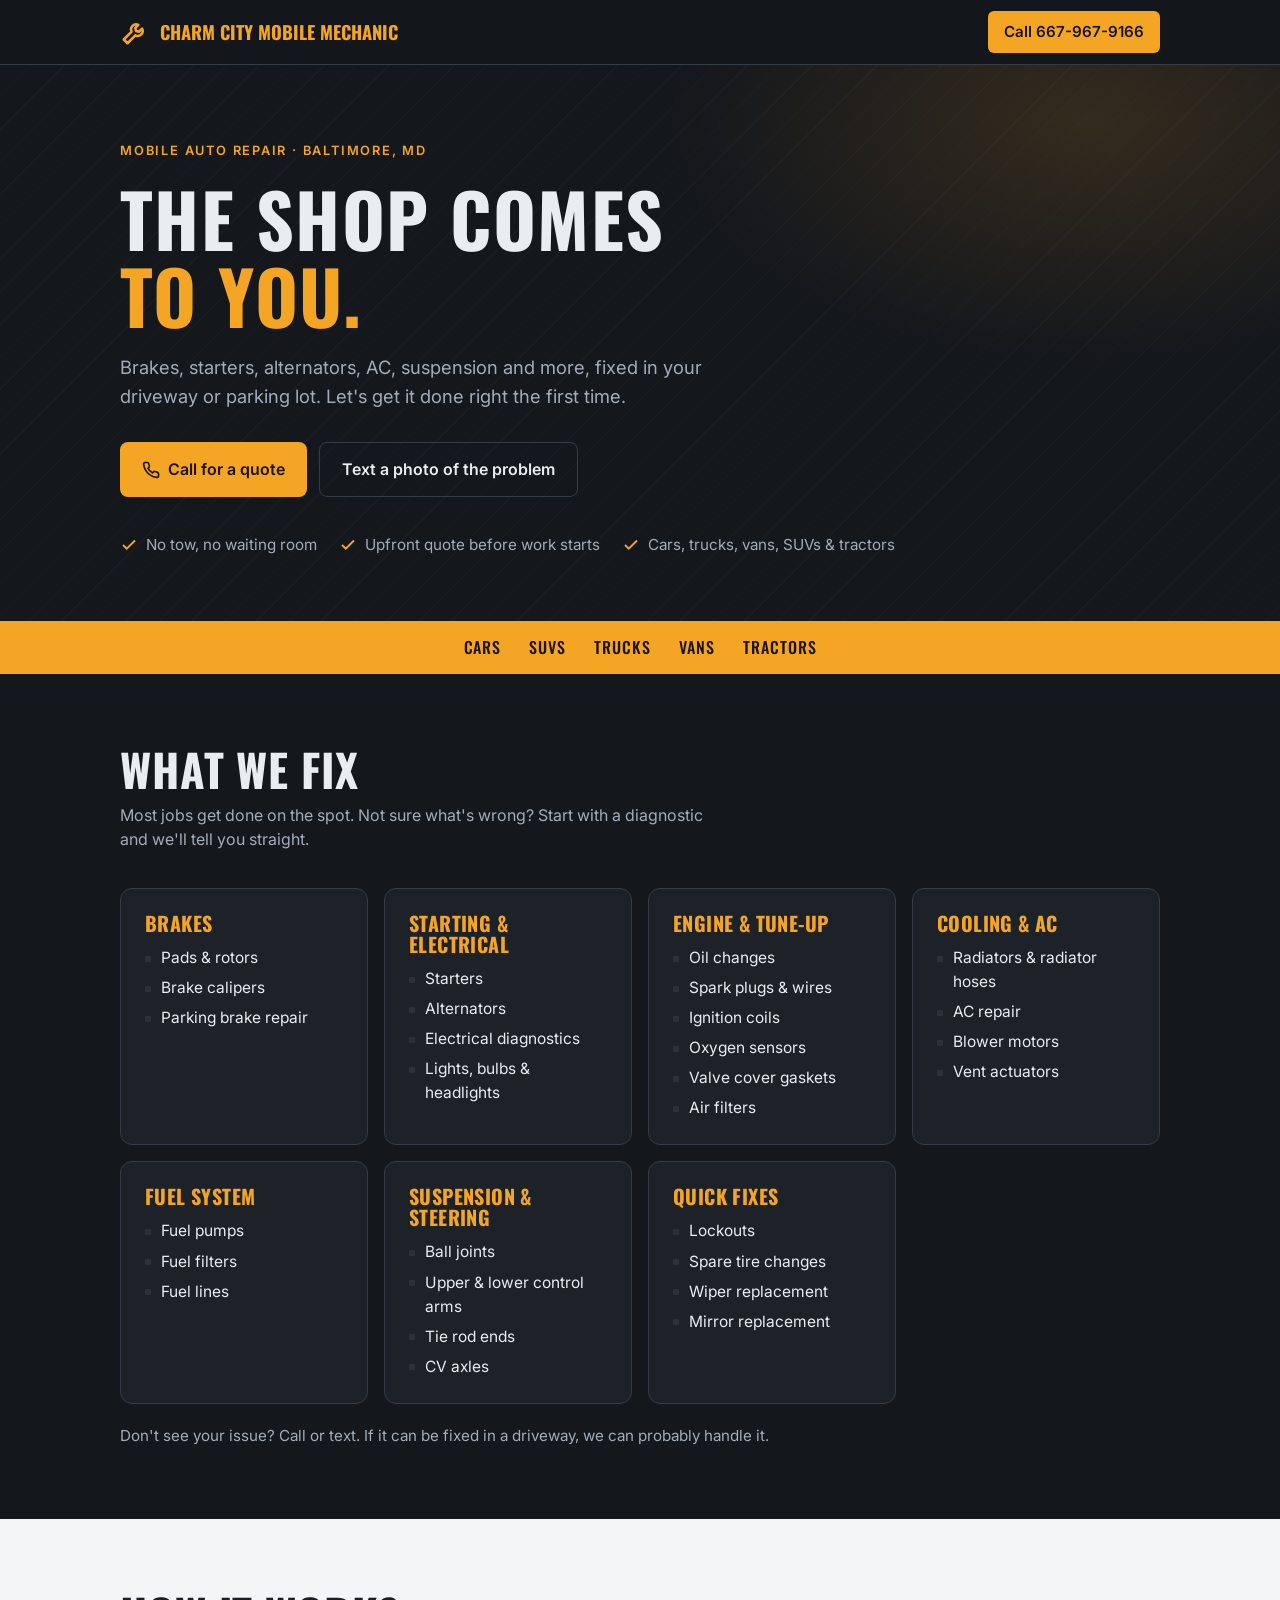
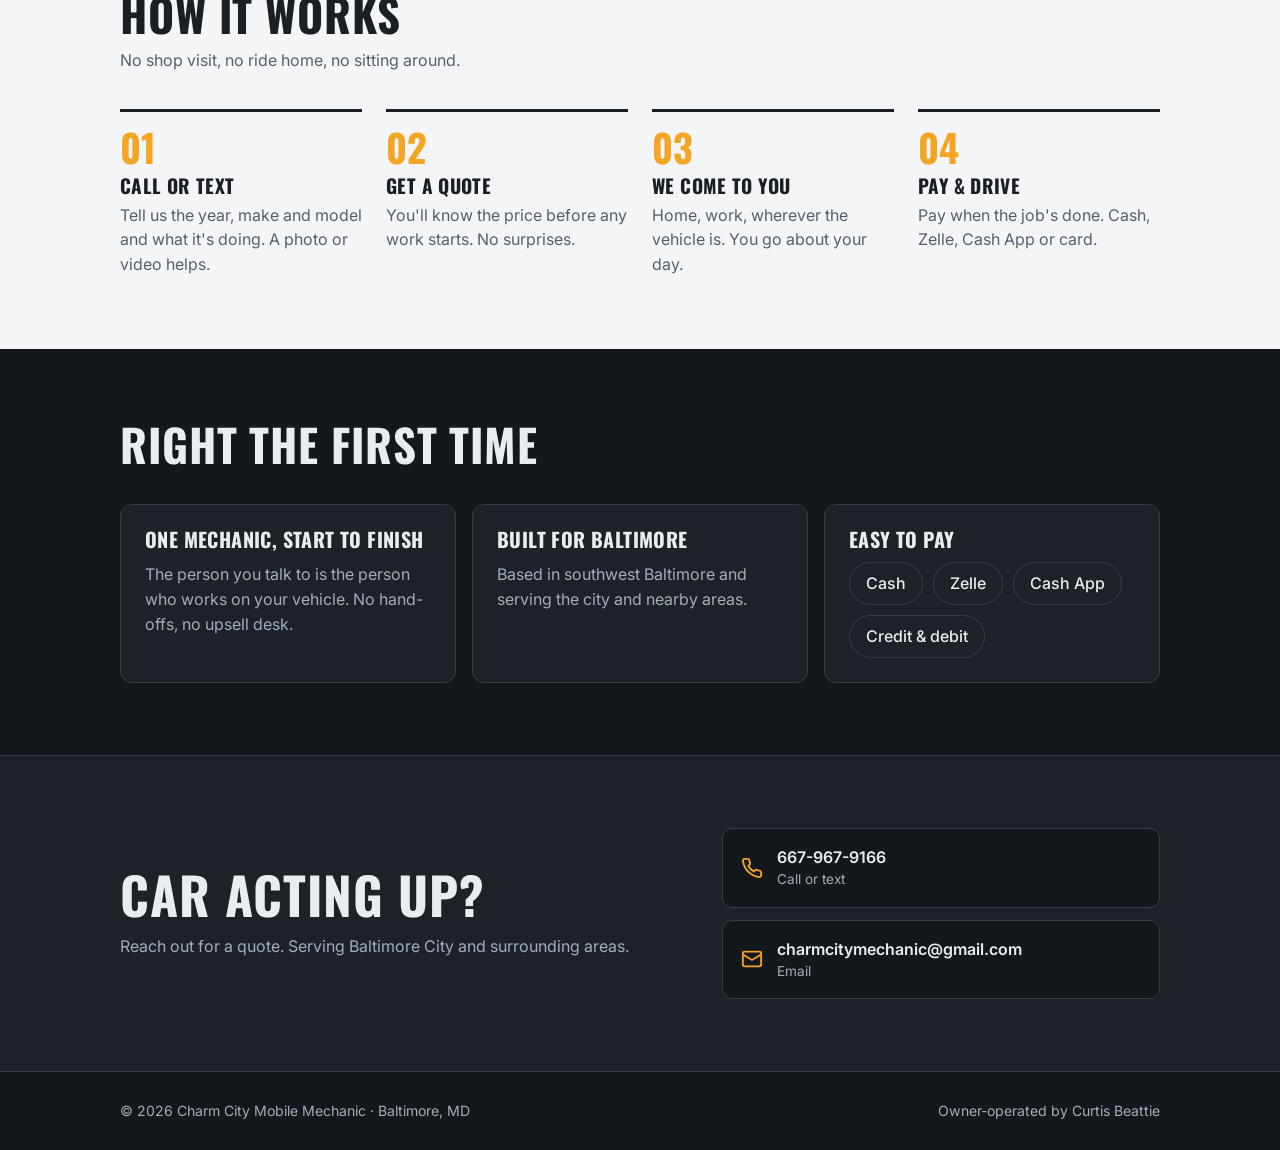
==== index.html @ c7787adc "Add files via upload" ====
<!doctype html>
<html lang="en">
<head>
<meta charset="utf-8">
<meta name="viewport" content="width=device-width, initial-scale=1">
<title>Charm City Mobile Mechanic | Mobile Auto Repair in Baltimore</title>
<meta name="description" content="Mobile auto repair in Baltimore. Brakes, starters, alternators, AC, suspension, diagnostics and more, done at your home or job. Call or text 667-967-9166.">
<link rel="preconnect" href="https://fonts.googleapis.com">
<link rel="preconnect" href="https://fonts.gstatic.com" crossorigin>
<link href="https://fonts.googleapis.com/css2?family=Oswald:wght@500;700&family=Inter:wght@400;500;600&display=swap" rel="stylesheet">
<style>
  :root{
    --ink:#14171c; --ink-2:#1d2229; --steel:#2a313b; --line:#343c47;
    --text:#e9edf2; --muted:#a3adb9; --accent:#f5a524; --accent-ink:#1a1204;
    --paper:#f4f5f7; --paper-text:#1a1f26; --paper-muted:#56606c;
  }
  *{box-sizing:border-box;margin:0;padding:0}
  html{scroll-behavior:smooth}
  body{font-family:Inter,system-ui,sans-serif;background:var(--ink);color:var(--text);line-height:1.55;-webkit-font-smoothing:antialiased}
  a{color:inherit}
  .wrap{max-width:1080px;margin:0 auto;padding:0 20px}
  h1,h2,h3{font-family:Oswald,Impact,sans-serif;text-transform:uppercase;letter-spacing:.02em;line-height:1.05}

  /* nav */
  header.top{position:sticky;top:0;z-index:10;background:rgba(20,23,28,.92);backdrop-filter:blur(8px);border-bottom:1px solid var(--line)}
  header.top .wrap{display:flex;align-items:center;justify-content:space-between;height:64px}
  .logo{font-family:Oswald,sans-serif;font-weight:700;font-size:1.15rem;text-transform:uppercase;text-decoration:none;display:flex;align-items:center;gap:10px}
  .logo span{color:var(--accent)}
  .logo svg{flex:none}
  .nav-call{background:var(--accent);color:var(--accent-ink);text-decoration:none;font-weight:600;padding:9px 16px;border-radius:6px;font-size:.95rem;white-space:nowrap}

  /* hero */
  .hero{padding:72px 0 64px;background:
    radial-gradient(700px 400px at 85% 10%,rgba(245,165,36,.14),transparent 60%),
    repeating-linear-gradient(135deg,transparent 0 22px,rgba(255,255,255,.018) 22px 23px);}
  .eyebrow{display:inline-block;font-size:.8rem;font-weight:600;letter-spacing:.14em;text-transform:uppercase;color:var(--accent);margin-bottom:18px}
  .hero h1{font-size:clamp(2.4rem,7vw,4.6rem);max-width:14ch}
  .hero h1 em{font-style:normal;color:var(--accent)}
  .hero p.lead{margin-top:20px;font-size:1.15rem;color:var(--muted);max-width:52ch}
  .cta{display:flex;flex-wrap:wrap;gap:12px;margin-top:32px}
  .btn{display:inline-flex;align-items:center;gap:8px;text-decoration:none;font-weight:600;padding:14px 22px;border-radius:8px;font-size:1rem}
  .btn-primary{background:var(--accent);color:var(--accent-ink)}
  .btn-ghost{border:1.5px solid var(--line);color:var(--text)}
  .btn:hover{filter:brightness(1.08)}
  .badges{display:flex;flex-wrap:wrap;gap:10px 22px;margin-top:36px;color:var(--muted);font-size:.95rem}
  .badges div{display:flex;align-items:center;gap:8px}
  .badges svg{color:var(--accent)}

  /* strip */
  .strip{background:var(--accent);color:var(--accent-ink)}
  .strip .wrap{display:flex;flex-wrap:wrap;justify-content:center;gap:8px 28px;padding:14px 20px;font-family:Oswald,sans-serif;text-transform:uppercase;font-weight:500;letter-spacing:.06em}

  section{padding:72px 0}
  .sec-head{margin-bottom:36px}
  .sec-head h2{font-size:clamp(1.9rem,4.5vw,2.8rem)}
  .sec-head p{color:var(--muted);margin-top:10px;max-width:60ch}

  /* services */
  .grid{display:grid;grid-template-columns:repeat(auto-fit,minmax(240px,1fr));gap:16px}
  .card{background:var(--ink-2);border:1px solid var(--line);border-radius:12px;padding:24px}
  .card h3{font-size:1.25rem;color:var(--accent);margin-bottom:12px}
  .card ul{list-style:none;display:grid;gap:6px;color:var(--text);font-size:.97rem}
  .card li{padding-left:16px;position:relative}
  .card li::before{content:"";position:absolute;left:0;top:.62em;width:6px;height:6px;background:var(--steel);border-radius:1px}
  .note{margin-top:20px;color:var(--muted);font-size:.95rem}

  /* how */
  .light{background:var(--paper);color:var(--paper-text)}
  .light .sec-head p{color:var(--paper-muted)}
  .steps{display:grid;grid-template-columns:repeat(auto-fit,minmax(220px,1fr));gap:24px;counter-reset:s}
  .step{border-top:3px solid var(--paper-text);padding-top:16px}
  .step::before{counter-increment:s;content:"0" counter(s);font-family:Oswald,sans-serif;font-size:2.4rem;font-weight:700;color:var(--accent);display:block;line-height:1;margin-bottom:10px}
  .step h3{font-size:1.2rem;margin-bottom:6px}
  .step p{color:var(--paper-muted)}

  /* why */
  .why{display:grid;grid-template-columns:repeat(auto-fit,minmax(260px,1fr));gap:16px}
  .why .card p{color:var(--muted)}
  .why .card h3{color:var(--text)}

  /* pay */
  .pay{display:flex;flex-wrap:wrap;gap:10px}
  .chip{border:1px solid var(--line);background:var(--ink-2);border-radius:999px;padding:8px 16px;font-weight:500}

  /* contact */
  .contact{background:var(--ink-2);border-top:1px solid var(--line)}
  .contact-box{display:grid;grid-template-columns:1.3fr 1fr;gap:32px;align-items:center}
  .contact h2{font-size:clamp(2rem,5vw,3.2rem)}
  .contact p{color:var(--muted);margin-top:12px}
  .contact-list{display:grid;gap:12px}
  .contact-list a{display:flex;align-items:center;gap:14px;text-decoration:none;background:var(--ink);border:1px solid var(--line);border-radius:10px;padding:16px 18px;font-weight:600;word-break:break-word}
  .contact-list a small{display:block;font-weight:400;color:var(--muted);font-size:.85rem}
  .contact-list svg{color:var(--accent);flex:none}

  footer{padding:28px 0;color:var(--muted);font-size:.88rem;border-top:1px solid var(--line)}
  footer .wrap{display:flex;flex-wrap:wrap;justify-content:space-between;gap:10px}

  @media (max-width:720px){
    .contact-box{grid-template-columns:1fr}
    section{padding:56px 0}
    .hero{padding:52px 0 48px}
    .logo .full{display:none}
  }
  @media (min-width:721px){ .logo .short{display:none} }
</style>
</head>
<body>

<header class="top">
  <div class="wrap">
    <a href="#" class="logo" aria-label="Charm City Mobile Mechanic home">
      <svg width="30" height="30" viewBox="0 0 24 24" fill="none" stroke="#f5a524" stroke-width="2" stroke-linecap="round" stroke-linejoin="round" aria-hidden="true"><path d="M14.7 6.3a4 4 0 0 0-5.4 5.4L3 18l3 3 6.3-6.3a4 4 0 0 0 5.4-5.4l-2.5 2.5-2.4-.6-.6-2.4z"/></svg>
      <span class="full">Charm City <span>Mobile Mechanic</span></span>
      <span class="short">Charm City <span>MM</span></span>
    </a>
    <a class="nav-call" href="tel:+16679679166">Call 667-967-9166</a>
  </div>
</header>

<main>
  <section class="hero">
    <div class="wrap">
      <span class="eyebrow">Mobile auto repair &middot; Baltimore, MD</span>
      <h1>The shop comes <em>to you.</em></h1>
      <p class="lead">Brakes, starters, alternators, AC, suspension and more, fixed in your driveway or parking lot. Let's get it done right the first time.</p>
      <div class="cta">
        <a class="btn btn-primary" href="tel:+16679679166">
          <svg width="18" height="18" viewBox="0 0 24 24" fill="none" stroke="currentColor" stroke-width="2.2" stroke-linecap="round" stroke-linejoin="round" aria-hidden="true"><path d="M22 16.9v3a2 2 0 0 1-2.2 2 19.8 19.8 0 0 1-8.6-3.1 19.5 19.5 0 0 1-6-6A19.8 19.8 0 0 1 2.1 4.2 2 2 0 0 1 4.1 2h3a2 2 0 0 1 2 1.7c.1.9.4 1.8.7 2.7a2 2 0 0 1-.5 2.1L8 9.8a16 16 0 0 0 6 6l1.3-1.3a2 2 0 0 1 2.1-.4c.9.3 1.8.6 2.7.7a2 2 0 0 1 1.7 2z"/></svg>
          Call for a quote
        </a>
        <a class="btn btn-ghost" href="sms:+16679679166">Text a photo of the problem</a>
      </div>
      <div class="badges">
        <div><svg width="18" height="18" viewBox="0 0 24 24" fill="none" stroke="currentColor" stroke-width="2.5" aria-hidden="true"><path d="M20 6 9 17l-5-5"/></svg>No tow, no waiting room</div>
        <div><svg width="18" height="18" viewBox="0 0 24 24" fill="none" stroke="currentColor" stroke-width="2.5" aria-hidden="true"><path d="M20 6 9 17l-5-5"/></svg>Upfront quote before work starts</div>
        <div><svg width="18" height="18" viewBox="0 0 24 24" fill="none" stroke="currentColor" stroke-width="2.5" aria-hidden="true"><path d="M20 6 9 17l-5-5"/></svg>Cars, trucks, vans, SUVs &amp; tractors</div>
      </div>
    </div>
  </section>

  <div class="strip"><div class="wrap"><span>Cars</span><span>SUVs</span><span>Trucks</span><span>Vans</span><span>Tractors</span></div></div>

  <section id="services">
    <div class="wrap">
      <div class="sec-head">
        <h2>What we fix</h2>
        <p>Most jobs get done on the spot. Not sure what's wrong? Start with a diagnostic and we'll tell you straight.</p>
      </div>
      <div class="grid">
        <div class="card"><h3>Brakes</h3><ul>
          <li>Pads &amp; rotors</li><li>Brake calipers</li><li>Parking brake repair</li></ul></div>
        <div class="card"><h3>Starting &amp; Electrical</h3><ul>
          <li>Starters</li><li>Alternators</li><li>Electrical diagnostics</li><li>Lights, bulbs &amp; headlights</li></ul></div>
        <div class="card"><h3>Engine &amp; Tune-Up</h3><ul>
          <li>Oil changes</li><li>Spark plugs &amp; wires</li><li>Ignition coils</li><li>Oxygen sensors</li><li>Valve cover gaskets</li><li>Air filters</li></ul></div>
        <div class="card"><h3>Cooling &amp; AC</h3><ul>
          <li>Radiators &amp; radiator hoses</li><li>AC repair</li><li>Blower motors</li><li>Vent actuators</li></ul></div>
        <div class="card"><h3>Fuel System</h3><ul>
          <li>Fuel pumps</li><li>Fuel filters</li><li>Fuel lines</li></ul></div>
        <div class="card"><h3>Suspension &amp; Steering</h3><ul>
          <li>Ball joints</li><li>Upper &amp; lower control arms</li><li>Tie rod ends</li><li>CV axles</li></ul></div>
        <div class="card"><h3>Quick Fixes</h3><ul>
          <li>Lockouts</li><li>Spare tire changes</li><li>Wiper replacement</li><li>Mirror replacement</li></ul></div>
      </div>
      <p class="note">Don't see your issue? Call or text. If it can be fixed in a driveway, we can probably handle it.</p>
    </div>
  </section>

  <section class="light" id="how">
    <div class="wrap">
      <div class="sec-head">
        <h2>How it works</h2>
        <p>No shop visit, no ride home, no sitting around.</p>
      </div>
      <div class="steps">
        <div class="step"><h3>Call or text</h3><p>Tell us the year, make and model and what it's doing. A photo or video helps.</p></div>
        <div class="step"><h3>Get a quote</h3><p>You'll know the price before any work starts. No surprises.</p></div>
        <div class="step"><h3>We come to you</h3><p>Home, work, wherever the vehicle is. You go about your day.</p></div>
        <div class="step"><h3>Pay &amp; drive</h3><p>Pay when the job's done. Cash, Zelle, Cash App or card.</p></div>
      </div>
    </div>
  </section>

  <section id="why">
    <div class="wrap">
      <div class="sec-head"><h2>Right the first time</h2></div>
      <div class="why">
        <div class="card"><h3>One mechanic, start to finish</h3><p>The person you talk to is the person who works on your vehicle. No hand-offs, no upsell desk.</p></div>
        <div class="card"><h3>Built for Baltimore</h3><p>Based in southwest Baltimore and serving the city and nearby areas.</p></div>
        <div class="card"><h3>Easy to pay</h3>
          <div class="pay" style="margin-top:12px"><span class="chip">Cash</span><span class="chip">Zelle</span><span class="chip">Cash App</span><span class="chip">Credit &amp; debit</span></div>
        </div>
      </div>
    </div>
  </section>

  <section class="contact" id="contact">
    <div class="wrap contact-box">
      <div>
        <h2>Car acting up?</h2>
        <p>Reach out for a quote. Serving Baltimore City and surrounding areas.</p>
      </div>
      <div class="contact-list">
        <a href="tel:+16679679166">
          <svg width="22" height="22" viewBox="0 0 24 24" fill="none" stroke="currentColor" stroke-width="2" stroke-linecap="round" stroke-linejoin="round" aria-hidden="true"><path d="M22 16.9v3a2 2 0 0 1-2.2 2 19.8 19.8 0 0 1-8.6-3.1 19.5 19.5 0 0 1-6-6A19.8 19.8 0 0 1 2.1 4.2 2 2 0 0 1 4.1 2h3a2 2 0 0 1 2 1.7c.1.9.4 1.8.7 2.7a2 2 0 0 1-.5 2.1L8 9.8a16 16 0 0 0 6 6l1.3-1.3a2 2 0 0 1 2.1-.4c.9.3 1.8.6 2.7.7a2 2 0 0 1 1.7 2z"/></svg>
          <span>667-967-9166<small>Call or text</small></span>
        </a>
        <a href="mailto:charmcitymechanic@gmail.com">
          <svg width="22" height="22" viewBox="0 0 24 24" fill="none" stroke="currentColor" stroke-width="2" stroke-linecap="round" stroke-linejoin="round" aria-hidden="true"><rect x="2" y="4" width="20" height="16" rx="2"/><path d="m22 7-10 6L2 7"/></svg>
          <span>charmcitymechanic@gmail.com<small>Email</small></span>
        </a>
      </div>
    </div>
  </section>
</main>

<footer>
  <div class="wrap">
    <span>&copy; <span id="yr">2026</span> Charm City Mobile Mechanic &middot; Baltimore, MD</span>
    <span>Owner-operated by Curtis Beattie</span>
  </div>
</footer>
<script>document.getElementById('yr').textContent=new Date().getFullYear();</script>
</body>
</html>
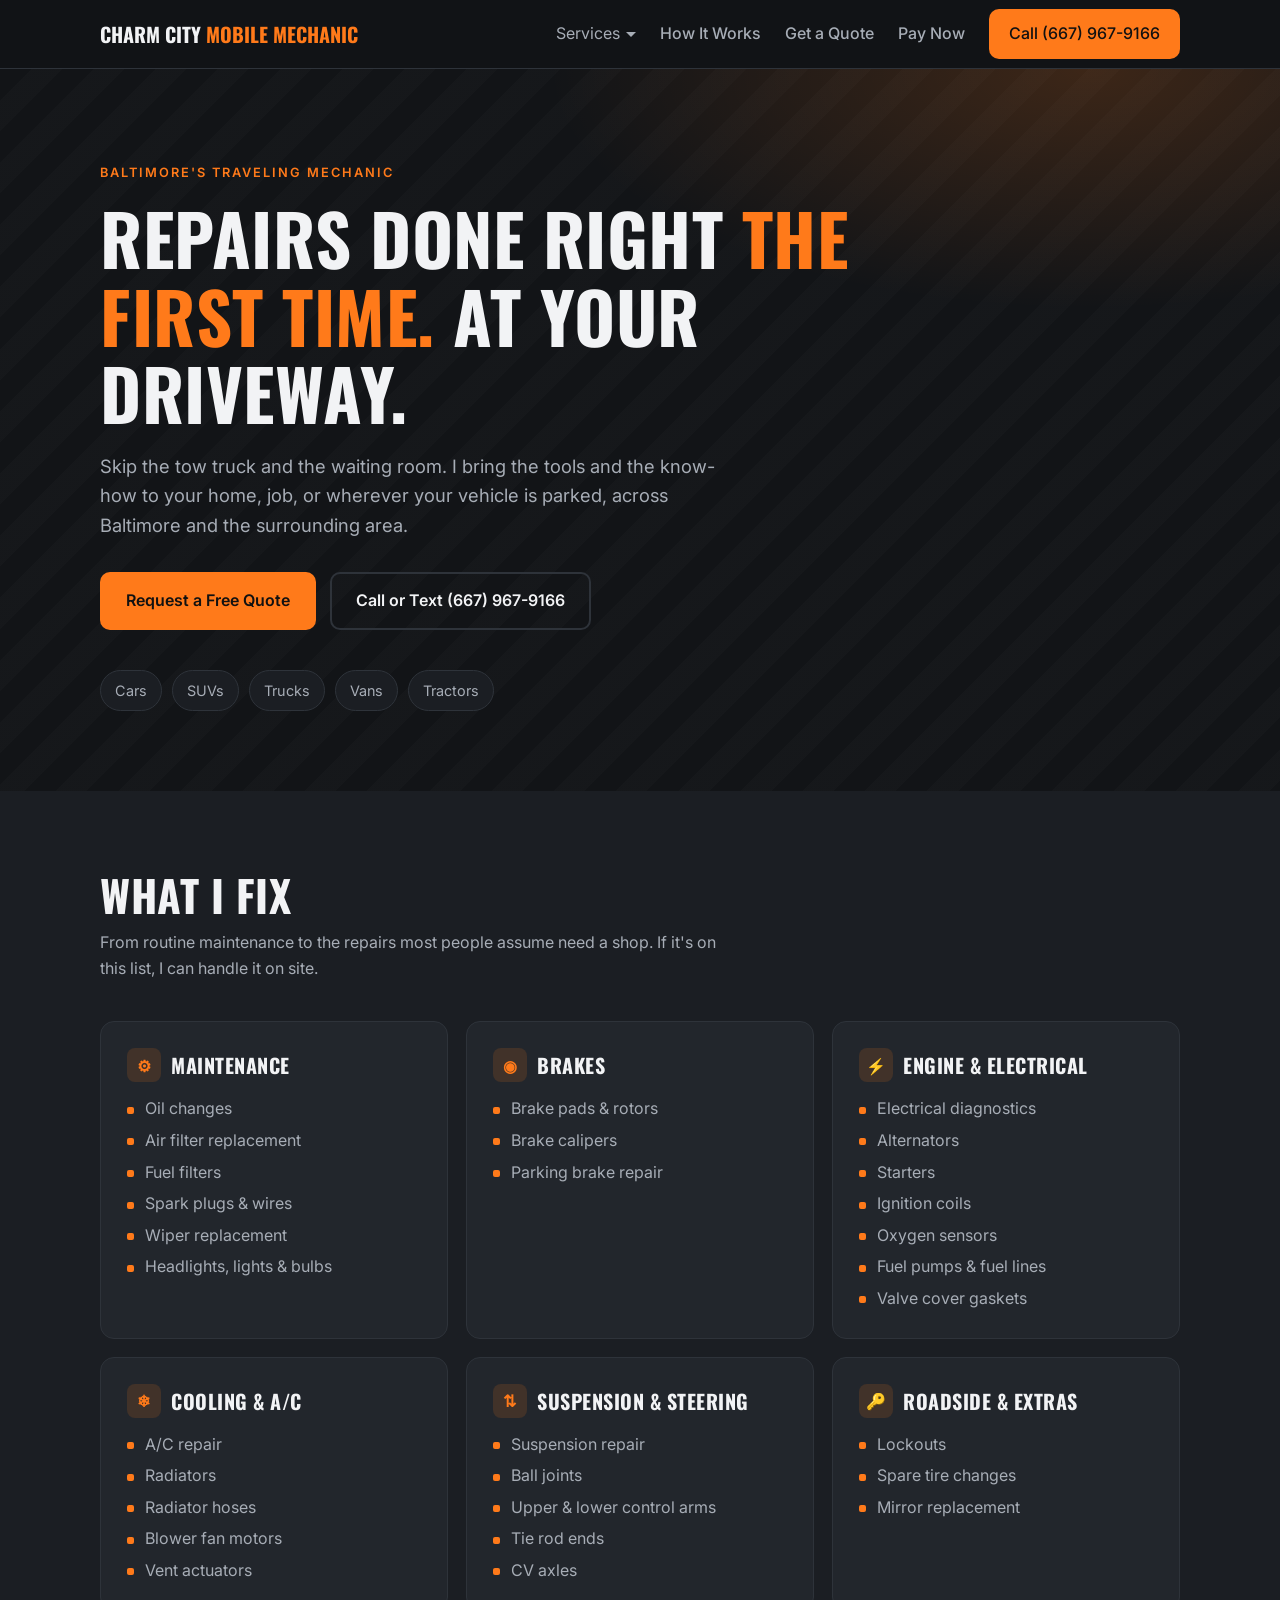
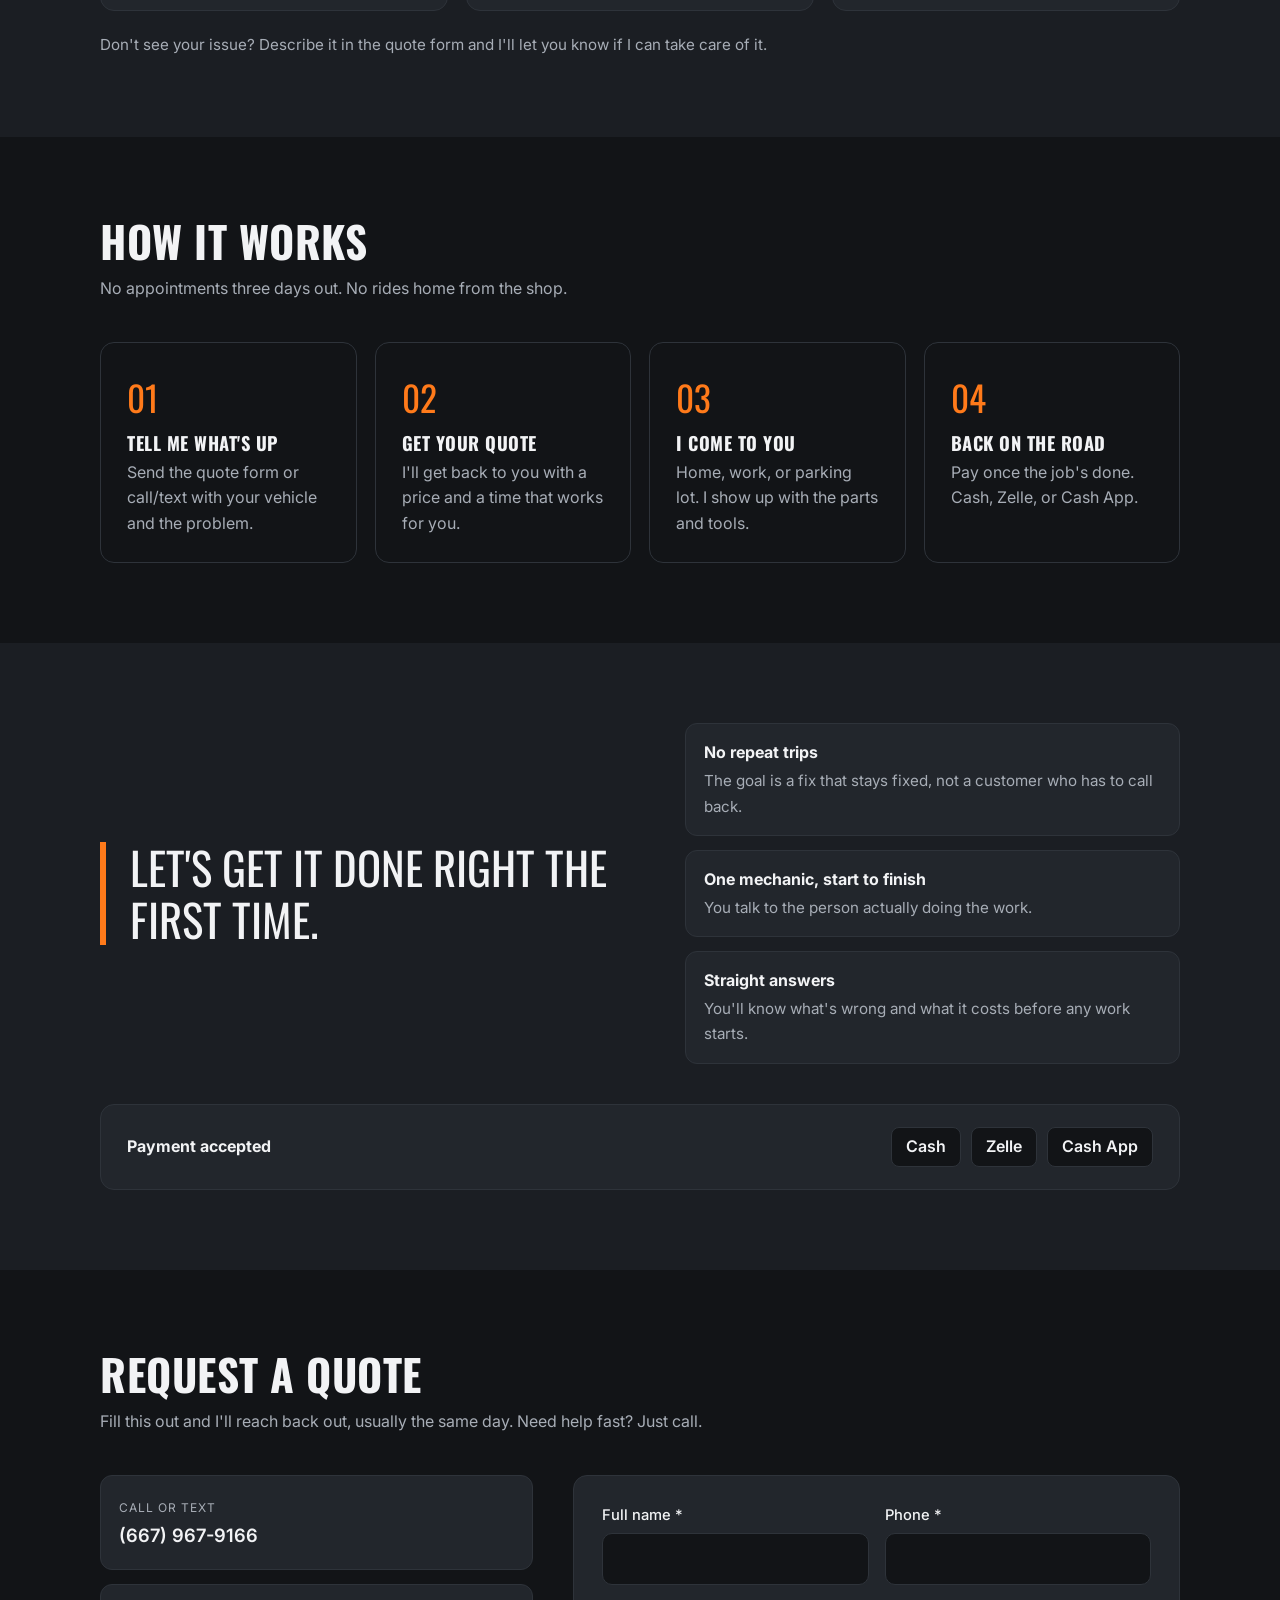
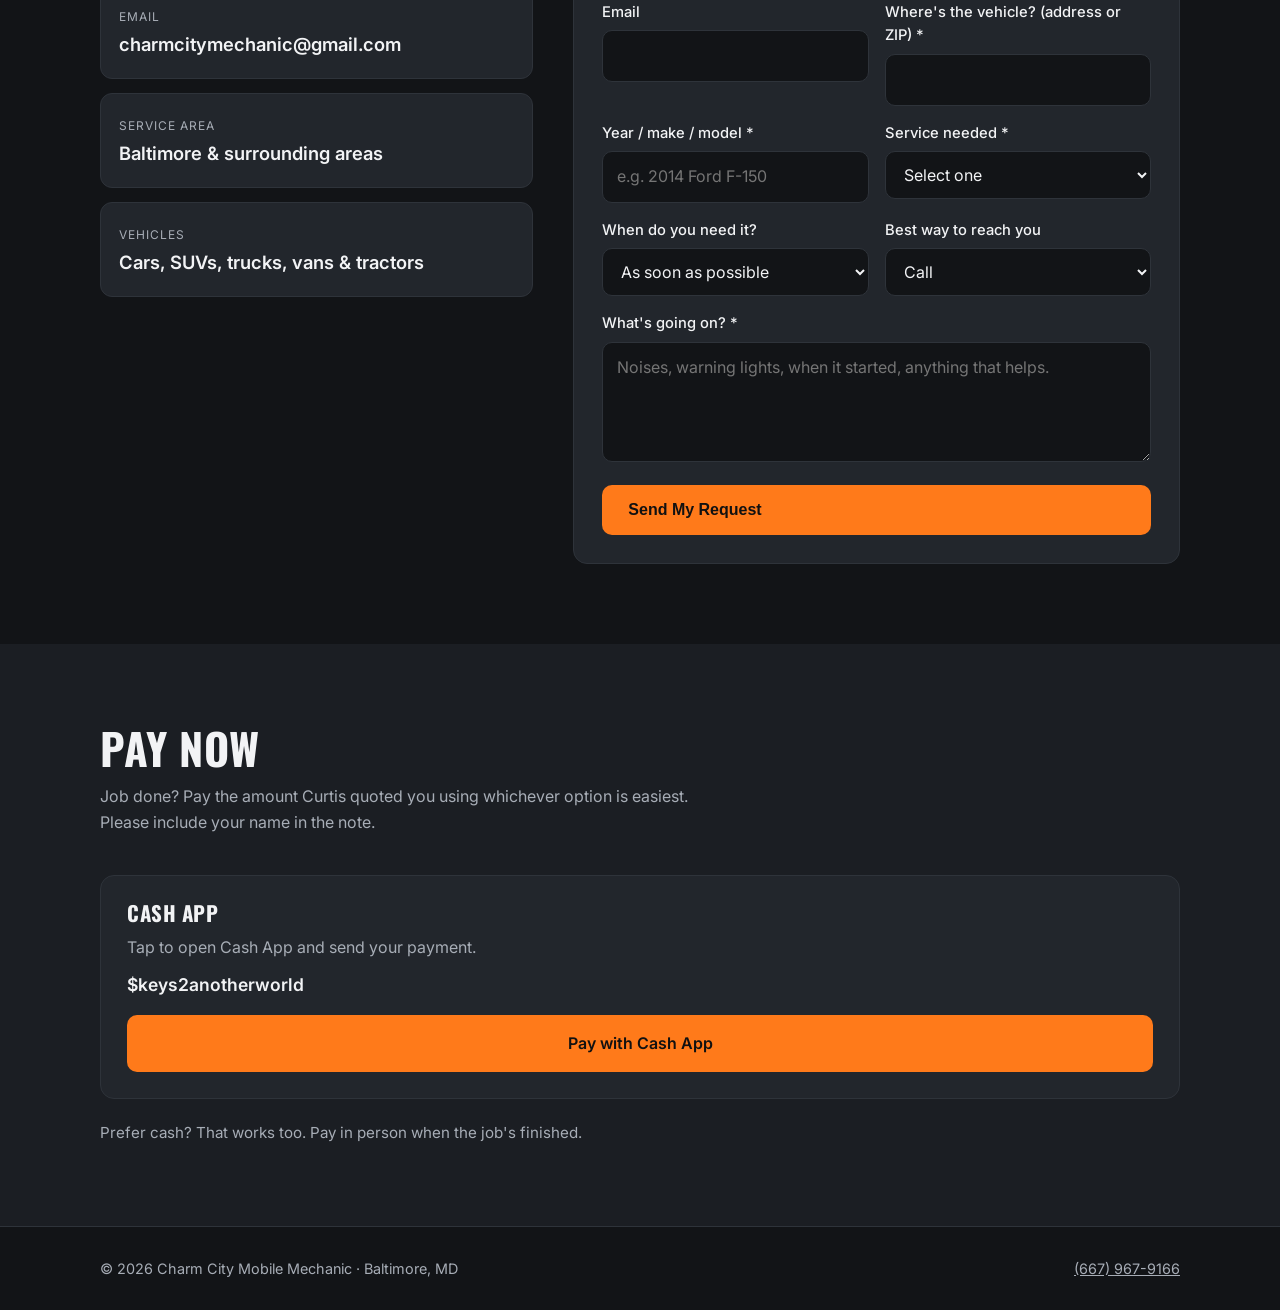
==== commit a70b9b02: "Replace site with new version: quote form, services menu, Pay Now" ====
--- a/index.html
+++ b/index.html
@@ -3,223 +3,443 @@
 <head>
 <meta charset="utf-8">
 <meta name="viewport" content="width=device-width, initial-scale=1">
-<title>Charm City Mobile Mechanic | Mobile Auto Repair in Baltimore</title>
-<meta name="description" content="Mobile auto repair in Baltimore. Brakes, starters, alternators, AC, suspension, diagnostics and more, done at your home or job. Call or text 667-967-9166.">
+<title>Charm City Mobile Mechanic | Baltimore Mobile Auto Repair</title>
+<meta name="description" content="Mobile mechanic serving Baltimore and surrounding areas. Brakes, oil changes, alternators, AC, suspension and more, done at your home or work. Cars, SUVs, trucks, vans and tractors.">
 <link rel="preconnect" href="https://fonts.googleapis.com">
 <link rel="preconnect" href="https://fonts.gstatic.com" crossorigin>
 <link href="https://fonts.googleapis.com/css2?family=Oswald:wght@500;700&family=Inter:wght@400;500;600&display=swap" rel="stylesheet">
 <style>
   :root{
-    --ink:#14171c; --ink-2:#1d2229; --steel:#2a313b; --line:#343c47;
-    --text:#e9edf2; --muted:#a3adb9; --accent:#f5a524; --accent-ink:#1a1204;
-    --paper:#f4f5f7; --paper-text:#1a1f26; --paper-muted:#56606c;
+    --bg:#121417; --panel:#1b1e23; --panel2:#22262c; --line:#2e333a;
+    --text:#f2f3f5; --muted:#a7adb6; --accent:#ff7a1a; --accent-dk:#e2650a;
+    --radius:14px;
   }
   *{box-sizing:border-box;margin:0;padding:0}
   html{scroll-behavior:smooth}
-  body{font-family:Inter,system-ui,sans-serif;background:var(--ink);color:var(--text);line-height:1.55;-webkit-font-smoothing:antialiased}
+  body{background:var(--bg);color:var(--text);font-family:Inter,system-ui,sans-serif;line-height:1.6}
   a{color:inherit}
-  .wrap{max-width:1080px;margin:0 auto;padding:0 20px}
-  h1,h2,h3{font-family:Oswald,Impact,sans-serif;text-transform:uppercase;letter-spacing:.02em;line-height:1.05}
+  .wrap{max-width:1120px;margin:0 auto;padding:0 20px}
+  h1,h2,h3{font-family:Oswald,Impact,sans-serif;text-transform:uppercase;letter-spacing:.5px;line-height:1.1}
+  .btn{display:inline-flex;align-items:center;gap:8px;padding:14px 24px;border-radius:10px;font-weight:600;text-decoration:none;border:2px solid transparent;cursor:pointer;font-size:1rem;transition:.15s}
+  .btn-primary{background:var(--accent);color:#111}
+  .btn-primary:hover{background:var(--accent-dk)}
+  .btn-ghost{border-color:var(--line);color:var(--text)}
+  .btn-ghost:hover{border-color:var(--accent);color:var(--accent)}
 
   /* nav */
-  header.top{position:sticky;top:0;z-index:10;background:rgba(20,23,28,.92);backdrop-filter:blur(8px);border-bottom:1px solid var(--line)}
-  header.top .wrap{display:flex;align-items:center;justify-content:space-between;height:64px}
-  .logo{font-family:Oswald,sans-serif;font-weight:700;font-size:1.15rem;text-transform:uppercase;text-decoration:none;display:flex;align-items:center;gap:10px}
+  header{position:sticky;top:0;z-index:10;background:rgba(18,20,23,.92);backdrop-filter:blur(8px);border-bottom:1px solid var(--line)}
+  .nav{display:flex;align-items:center;justify-content:space-between;height:68px}
+  .logo{font-family:Oswald,sans-serif;font-weight:700;font-size:1.25rem;text-transform:uppercase;text-decoration:none}
   .logo span{color:var(--accent)}
-  .logo svg{flex:none}
-  .nav-call{background:var(--accent);color:var(--accent-ink);text-decoration:none;font-weight:600;padding:9px 16px;border-radius:6px;font-size:.95rem;white-space:nowrap}
+  .nav-links{display:flex;gap:24px;align-items:center}
+  .nav-links > a,.dd-toggle{text-decoration:none;color:var(--muted);font-weight:500}
+  .dd-toggle{background:none;border:0;font:inherit;cursor:pointer;padding:0}
+  .nav-links > a.btn{color:#111}
+  .nav-links > a:hover,.dd-toggle:hover{color:var(--text)}
+  .nav-links .btn{padding:10px 18px;color:#111}
+  .dd{position:relative}
+  .dd-toggle::after{content:"";display:inline-block;margin-left:6px;border:5px solid transparent;border-top-color:currentColor;transform:translateY(3px)}
+  .dd-menu{position:absolute;top:calc(100% + 14px);left:-16px;min-width:240px;background:var(--panel2);border:1px solid var(--line);border-radius:12px;padding:8px;display:none;box-shadow:0 12px 30px rgba(0,0,0,.4)}
+  .dd-menu::before{content:"";position:absolute;top:-16px;left:0;right:0;height:16px}
+  .dd:hover .dd-menu,.dd.open .dd-menu{display:block}
+  .dd-menu a{display:block;padding:10px 12px;border-radius:8px;text-decoration:none;color:var(--text)}
+  .dd-menu a:hover{background:rgba(255,122,26,.12);color:var(--accent)}
+  .burger{display:none;background:none;border:1px solid var(--line);color:var(--text);border-radius:8px;width:44px;height:40px;font-size:1.3rem;cursor:pointer}
+  @media(max-width:760px){
+    .burger{display:block}
+    .nav-links{display:none;position:absolute;top:68px;left:0;right:0;background:var(--bg);border-bottom:1px solid var(--line);flex-direction:column;align-items:stretch;gap:0;padding:8px 20px 20px}
+    .nav-links.open{display:flex}
+    .nav-links > a:not(.btn),.dd-toggle{padding:14px 0;border-bottom:1px solid var(--line);text-align:left;width:100%}
+    .dd-menu{position:static;display:none;box-shadow:none;border:0;background:none;padding:0 0 8px 12px;min-width:0}
+    .dd:hover .dd-menu{display:none}
+    .dd.open .dd-menu{display:block}
+    .nav-links .btn{margin-top:14px;justify-content:center}
+  }
+
+  /* pay */
+  .pay-grid{display:grid;grid-template-columns:repeat(auto-fit,minmax(250px,1fr));gap:18px}
+  .pay-card{background:var(--panel2);border:1px solid var(--line);border-radius:var(--radius);padding:26px;display:flex;flex-direction:column;gap:10px}
+  .pay-card h3{font-size:1.3rem}
+  .pay-card p{color:var(--muted);flex:1}
+  .pay-card .handle{font-weight:600;font-size:1.1rem;color:var(--text);word-break:break-word}
+  .pay-card .btn{justify-content:center;margin-top:6px}
+  .copy{background:var(--bg);border:1px solid var(--line);color:var(--text)}
 
   /* hero */
-  .hero{padding:72px 0 64px;background:
-    radial-gradient(700px 400px at 85% 10%,rgba(245,165,36,.14),transparent 60%),
-    repeating-linear-gradient(135deg,transparent 0 22px,rgba(255,255,255,.018) 22px 23px);}
-  .eyebrow{display:inline-block;font-size:.8rem;font-weight:600;letter-spacing:.14em;text-transform:uppercase;color:var(--accent);margin-bottom:18px}
-  .hero h1{font-size:clamp(2.4rem,7vw,4.6rem);max-width:14ch}
+  .hero{padding:90px 0 80px;background:
+     radial-gradient(900px 400px at 85% 0%,rgba(255,122,26,.18),transparent 60%),
+     repeating-linear-gradient(135deg,transparent 0 22px,rgba(255,255,255,.015) 22px 44px)}
+  .eyebrow{display:inline-block;color:var(--accent);font-weight:600;letter-spacing:2px;text-transform:uppercase;font-size:.8rem;margin-bottom:16px}
+  .hero h1{font-size:clamp(2.4rem,6vw,4.4rem);max-width:820px}
   .hero h1 em{font-style:normal;color:var(--accent)}
-  .hero p.lead{margin-top:20px;font-size:1.15rem;color:var(--muted);max-width:52ch}
-  .cta{display:flex;flex-wrap:wrap;gap:12px;margin-top:32px}
-  .btn{display:inline-flex;align-items:center;gap:8px;text-decoration:none;font-weight:600;padding:14px 22px;border-radius:8px;font-size:1rem}
-  .btn-primary{background:var(--accent);color:var(--accent-ink)}
-  .btn-ghost{border:1.5px solid var(--line);color:var(--text)}
-  .btn:hover{filter:brightness(1.08)}
-  .badges{display:flex;flex-wrap:wrap;gap:10px 22px;margin-top:36px;color:var(--muted);font-size:.95rem}
-  .badges div{display:flex;align-items:center;gap:8px}
-  .badges svg{color:var(--accent)}
-
-  /* strip */
-  .strip{background:var(--accent);color:var(--accent-ink)}
-  .strip .wrap{display:flex;flex-wrap:wrap;justify-content:center;gap:8px 28px;padding:14px 20px;font-family:Oswald,sans-serif;text-transform:uppercase;font-weight:500;letter-spacing:.06em}
-
-  section{padding:72px 0}
-  .sec-head{margin-bottom:36px}
-  .sec-head h2{font-size:clamp(1.9rem,4.5vw,2.8rem)}
-  .sec-head p{color:var(--muted);margin-top:10px;max-width:60ch}
+  .hero p{color:var(--muted);font-size:1.15rem;max-width:620px;margin:20px 0 32px}
+  .hero-ctas{display:flex;gap:14px;flex-wrap:wrap}
+  .chips{display:flex;gap:10px;flex-wrap:wrap;margin-top:40px}
+  .chip{background:var(--panel);border:1px solid var(--line);padding:8px 14px;border-radius:999px;font-size:.9rem;color:var(--muted)}
+
+  section{padding:80px 0;scroll-margin-top:68px}
+  .section-head{max-width:640px;margin-bottom:40px}
+  .section-head h2{font-size:clamp(1.9rem,4vw,2.7rem);margin-bottom:12px}
+  .section-head p{color:var(--muted)}
+  .alt{background:var(--panel)}
 
   /* services */
-  .grid{display:grid;grid-template-columns:repeat(auto-fit,minmax(240px,1fr));gap:16px}
-  .card{background:var(--ink-2);border:1px solid var(--line);border-radius:12px;padding:24px}
-  .card h3{font-size:1.25rem;color:var(--accent);margin-bottom:12px}
-  .card ul{list-style:none;display:grid;gap:6px;color:var(--text);font-size:.97rem}
-  .card li{padding-left:16px;position:relative}
-  .card li::before{content:"";position:absolute;left:0;top:.62em;width:6px;height:6px;background:var(--steel);border-radius:1px}
-  .note{margin-top:20px;color:var(--muted);font-size:.95rem}
-
-  /* how */
-  .light{background:var(--paper);color:var(--paper-text)}
-  .light .sec-head p{color:var(--paper-muted)}
-  .steps{display:grid;grid-template-columns:repeat(auto-fit,minmax(220px,1fr));gap:24px;counter-reset:s}
-  .step{border-top:3px solid var(--paper-text);padding-top:16px}
-  .step::before{counter-increment:s;content:"0" counter(s);font-family:Oswald,sans-serif;font-size:2.4rem;font-weight:700;color:var(--accent);display:block;line-height:1;margin-bottom:10px}
-  .step h3{font-size:1.2rem;margin-bottom:6px}
-  .step p{color:var(--paper-muted)}
-
-  /* why */
-  .why{display:grid;grid-template-columns:repeat(auto-fit,minmax(260px,1fr));gap:16px}
-  .why .card p{color:var(--muted)}
-  .why .card h3{color:var(--text)}
-
-  /* pay */
-  .pay{display:flex;flex-wrap:wrap;gap:10px}
-  .chip{border:1px solid var(--line);background:var(--ink-2);border-radius:999px;padding:8px 16px;font-weight:500}
-
-  /* contact */
-  .contact{background:var(--ink-2);border-top:1px solid var(--line)}
-  .contact-box{display:grid;grid-template-columns:1.3fr 1fr;gap:32px;align-items:center}
-  .contact h2{font-size:clamp(2rem,5vw,3.2rem)}
-  .contact p{color:var(--muted);margin-top:12px}
-  .contact-list{display:grid;gap:12px}
-  .contact-list a{display:flex;align-items:center;gap:14px;text-decoration:none;background:var(--ink);border:1px solid var(--line);border-radius:10px;padding:16px 18px;font-weight:600;word-break:break-word}
-  .contact-list a small{display:block;font-weight:400;color:var(--muted);font-size:.85rem}
-  .contact-list svg{color:var(--accent);flex:none}
-
-  footer{padding:28px 0;color:var(--muted);font-size:.88rem;border-top:1px solid var(--line)}
-  footer .wrap{display:flex;flex-wrap:wrap;justify-content:space-between;gap:10px}
-
-  @media (max-width:720px){
-    .contact-box{grid-template-columns:1fr}
-    section{padding:56px 0}
-    .hero{padding:52px 0 48px}
-    .logo .full{display:none}
+  .grid{display:grid;grid-template-columns:repeat(auto-fit,minmax(300px,1fr));gap:18px}
+  .card{scroll-margin-top:90px;background:var(--panel2);border:1px solid var(--line);border-radius:var(--radius);padding:26px}
+  .card h3{font-size:1.25rem;margin-bottom:14px;display:flex;align-items:center;gap:10px}
+  .card h3 .ic{width:34px;height:34px;border-radius:8px;background:rgba(255,122,26,.14);color:var(--accent);display:grid;place-items:center;font-size:1rem}
+  .card ul{list-style:none;display:grid;gap:6px}
+  .card li{color:var(--muted);padding-left:18px;position:relative}
+  .card li::before{content:"";position:absolute;left:0;top:.65em;width:7px;height:7px;background:var(--accent);border-radius:2px}
+  .note{margin-top:22px;color:var(--muted);font-size:.95rem}
+
+  /* steps */
+  .steps{display:grid;grid-template-columns:repeat(auto-fit,minmax(220px,1fr));gap:18px;counter-reset:s}
+  .step{background:var(--bg);border:1px solid var(--line);border-radius:var(--radius);padding:26px;counter-increment:s}
+  .step::before{content:counter(s,decimal-leading-zero);font-family:Oswald,sans-serif;font-size:2.2rem;color:var(--accent);display:block;margin-bottom:8px}
+  .step h3{font-size:1.15rem;margin-bottom:6px}
+  .step p{color:var(--muted)}
+
+  /* promise */
+  .promise{display:grid;grid-template-columns:1.1fr 1fr;gap:40px;align-items:center}
+  .promise blockquote{font-family:Oswald,sans-serif;text-transform:uppercase;font-size:clamp(1.8rem,4vw,2.8rem);line-height:1.15;border-left:6px solid var(--accent);padding-left:24px}
+  .promise ul{list-style:none;display:grid;gap:14px}
+  .promise li{background:var(--panel2);border:1px solid var(--line);border-radius:12px;padding:16px 18px}
+  .promise li strong{display:block;margin-bottom:2px}
+  .promise li span{color:var(--muted);font-size:.95rem}
+  @media(max-width:820px){.promise{grid-template-columns:1fr}}
+
+  /* payment strip */
+  .pay{display:flex;flex-wrap:wrap;gap:12px;align-items:center;justify-content:space-between;background:var(--panel2);border:1px solid var(--line);border-radius:var(--radius);padding:22px 26px;margin-top:40px}
+  .pay-list{display:flex;gap:10px;flex-wrap:wrap}
+  .pay-list span{background:var(--bg);border:1px solid var(--line);padding:6px 14px;border-radius:8px;font-weight:600}
+
+  /* form */
+  .quote{display:grid;grid-template-columns:1fr 1.4fr;gap:40px}
+  @media(max-width:900px){.quote{grid-template-columns:1fr}}
+  .contact-box{display:grid;gap:14px;align-content:start}
+  .contact-item{background:var(--panel2);border:1px solid var(--line);border-radius:12px;padding:18px}
+  .contact-item small{color:var(--muted);text-transform:uppercase;letter-spacing:1px;font-size:.75rem}
+  .contact-item a,.contact-item div{display:block;font-size:1.15rem;font-weight:600;text-decoration:none;margin-top:2px;word-break:break-word}
+  form{background:var(--panel2);border:1px solid var(--line);border-radius:var(--radius);padding:28px;display:grid;gap:16px}
+  .row{display:grid;grid-template-columns:1fr 1fr;gap:16px}
+  @media(max-width:560px){.row{grid-template-columns:1fr}}
+  label{display:block;font-weight:500;font-size:.92rem;margin-bottom:6px}
+  input,select,textarea{width:100%;background:var(--bg);border:1px solid var(--line);color:var(--text);border-radius:10px;padding:12px 14px;font:inherit}
+  input:focus,select:focus,textarea:focus{outline:none;border-color:var(--accent)}
+  textarea{min-height:120px;resize:vertical}
+  .hp{position:absolute;left:-9999px}
+  .form-msg{display:none;padding:14px 16px;border-radius:10px;font-weight:500}
+  .form-msg.ok{display:block;background:rgba(46,204,113,.12);border:1px solid rgba(46,204,113,.4)}
+  .form-msg.err{display:block;background:rgba(231,76,60,.12);border:1px solid rgba(231,76,60,.4)}
+
+  footer{border-top:1px solid var(--line);padding:30px 0;color:var(--muted);font-size:.9rem}
+  footer .wrap{display:flex;justify-content:space-between;flex-wrap:wrap;gap:10px}
+
+  /* mobile sticky call bar */
+  .callbar{display:none}
+  @media(max-width:760px){
+    .callbar{display:grid;grid-template-columns:1fr 1fr;position:fixed;bottom:0;left:0;right:0;z-index:20}
+    .callbar a{padding:16px;text-align:center;font-weight:700;text-decoration:none}
+    .callbar a:first-child{background:var(--accent);color:#111}
+    .callbar a:last-child{background:#2a2f36}
+    body{padding-bottom:56px}
   }
-  @media (min-width:721px){ .logo .short{display:none} }
 </style>
 </head>
 <body>
 
-<header class="top">
-  <div class="wrap">
-    <a href="#" class="logo" aria-label="Charm City Mobile Mechanic home">
-      <svg width="30" height="30" viewBox="0 0 24 24" fill="none" stroke="#f5a524" stroke-width="2" stroke-linecap="round" stroke-linejoin="round" aria-hidden="true"><path d="M14.7 6.3a4 4 0 0 0-5.4 5.4L3 18l3 3 6.3-6.3a4 4 0 0 0 5.4-5.4l-2.5 2.5-2.4-.6-.6-2.4z"/></svg>
-      <span class="full">Charm City <span>Mobile Mechanic</span></span>
-      <span class="short">Charm City <span>MM</span></span>
-    </a>
-    <a class="nav-call" href="tel:+16679679166">Call 667-967-9166</a>
+<header>
+  <div class="wrap nav">
+    <a href="#top" class="logo">Charm City <span>Mobile Mechanic</span></a>
+    <button class="burger" id="burger" aria-label="Open menu" aria-expanded="false">&#9776;</button>
+    <nav class="nav-links" id="navLinks">
+      <div class="dd" id="servicesDD">
+        <button class="dd-toggle" aria-expanded="false">Services</button>
+        <div class="dd-menu">
+          <a href="#svc-maintenance">Maintenance</a>
+          <a href="#svc-brakes">Brakes</a>
+          <a href="#svc-engine">Engine &amp; Electrical</a>
+          <a href="#svc-cooling">Cooling &amp; A/C</a>
+          <a href="#svc-suspension">Suspension &amp; Steering</a>
+          <a href="#svc-roadside">Roadside &amp; Extras</a>
+          <a href="#services">View all services</a>
+        </div>
+      </div>
+      <a href="#how">How It Works</a>
+      <a href="#quote">Get a Quote</a>
+      <a href="#pay" id="navPay">Pay Now</a>
+      <a href="tel:+16679679166" class="btn btn-primary">Call (667) 967-9166</a>
+    </nav>
   </div>
 </header>
 
-<main>
+<main id="top">
   <section class="hero">
     <div class="wrap">
-      <span class="eyebrow">Mobile auto repair &middot; Baltimore, MD</span>
-      <h1>The shop comes <em>to you.</em></h1>
-      <p class="lead">Brakes, starters, alternators, AC, suspension and more, fixed in your driveway or parking lot. Let's get it done right the first time.</p>
-      <div class="cta">
-        <a class="btn btn-primary" href="tel:+16679679166">
-          <svg width="18" height="18" viewBox="0 0 24 24" fill="none" stroke="currentColor" stroke-width="2.2" stroke-linecap="round" stroke-linejoin="round" aria-hidden="true"><path d="M22 16.9v3a2 2 0 0 1-2.2 2 19.8 19.8 0 0 1-8.6-3.1 19.5 19.5 0 0 1-6-6A19.8 19.8 0 0 1 2.1 4.2 2 2 0 0 1 4.1 2h3a2 2 0 0 1 2 1.7c.1.9.4 1.8.7 2.7a2 2 0 0 1-.5 2.1L8 9.8a16 16 0 0 0 6 6l1.3-1.3a2 2 0 0 1 2.1-.4c.9.3 1.8.6 2.7.7a2 2 0 0 1 1.7 2z"/></svg>
-          Call for a quote
-        </a>
-        <a class="btn btn-ghost" href="sms:+16679679166">Text a photo of the problem</a>
-      </div>
-      <div class="badges">
-        <div><svg width="18" height="18" viewBox="0 0 24 24" fill="none" stroke="currentColor" stroke-width="2.5" aria-hidden="true"><path d="M20 6 9 17l-5-5"/></svg>No tow, no waiting room</div>
-        <div><svg width="18" height="18" viewBox="0 0 24 24" fill="none" stroke="currentColor" stroke-width="2.5" aria-hidden="true"><path d="M20 6 9 17l-5-5"/></svg>Upfront quote before work starts</div>
-        <div><svg width="18" height="18" viewBox="0 0 24 24" fill="none" stroke="currentColor" stroke-width="2.5" aria-hidden="true"><path d="M20 6 9 17l-5-5"/></svg>Cars, trucks, vans, SUVs &amp; tractors</div>
-      </div>
-    </div>
-  </section>
-
-  <div class="strip"><div class="wrap"><span>Cars</span><span>SUVs</span><span>Trucks</span><span>Vans</span><span>Tractors</span></div></div>
-
-  <section id="services">
-    <div class="wrap">
-      <div class="sec-head">
-        <h2>What we fix</h2>
-        <p>Most jobs get done on the spot. Not sure what's wrong? Start with a diagnostic and we'll tell you straight.</p>
+      <span class="eyebrow">Baltimore's traveling mechanic</span>
+      <h1>Repairs done right <em>the first time.</em> At your driveway.</h1>
+      <p>Skip the tow truck and the waiting room. I bring the tools and the know-how to your home, job, or wherever your vehicle is parked, across Baltimore and the surrounding area.</p>
+      <div class="hero-ctas">
+        <a href="#quote" class="btn btn-primary">Request a Free Quote</a>
+        <a href="tel:+16679679166" class="btn btn-ghost">Call or Text (667) 967-9166</a>
+      </div>
+      <div class="chips">
+        <span class="chip">Cars</span><span class="chip">SUVs</span><span class="chip">Trucks</span><span class="chip">Vans</span><span class="chip">Tractors</span>
+      </div>
+    </div>
+  </section>
+
+  <section id="services" class="alt">
+    <div class="wrap">
+      <div class="section-head">
+        <h2>What I Fix</h2>
+        <p>From routine maintenance to the repairs most people assume need a shop. If it's on this list, I can handle it on site.</p>
       </div>
       <div class="grid">
-        <div class="card"><h3>Brakes</h3><ul>
-          <li>Pads &amp; rotors</li><li>Brake calipers</li><li>Parking brake repair</li></ul></div>
-        <div class="card"><h3>Starting &amp; Electrical</h3><ul>
-          <li>Starters</li><li>Alternators</li><li>Electrical diagnostics</li><li>Lights, bulbs &amp; headlights</li></ul></div>
-        <div class="card"><h3>Engine &amp; Tune-Up</h3><ul>
-          <li>Oil changes</li><li>Spark plugs &amp; wires</li><li>Ignition coils</li><li>Oxygen sensors</li><li>Valve cover gaskets</li><li>Air filters</li></ul></div>
-        <div class="card"><h3>Cooling &amp; AC</h3><ul>
-          <li>Radiators &amp; radiator hoses</li><li>AC repair</li><li>Blower motors</li><li>Vent actuators</li></ul></div>
-        <div class="card"><h3>Fuel System</h3><ul>
-          <li>Fuel pumps</li><li>Fuel filters</li><li>Fuel lines</li></ul></div>
-        <div class="card"><h3>Suspension &amp; Steering</h3><ul>
-          <li>Ball joints</li><li>Upper &amp; lower control arms</li><li>Tie rod ends</li><li>CV axles</li></ul></div>
-        <div class="card"><h3>Quick Fixes</h3><ul>
-          <li>Lockouts</li><li>Spare tire changes</li><li>Wiper replacement</li><li>Mirror replacement</li></ul></div>
-      </div>
-      <p class="note">Don't see your issue? Call or text. If it can be fixed in a driveway, we can probably handle it.</p>
-    </div>
-  </section>
-
-  <section class="light" id="how">
-    <div class="wrap">
-      <div class="sec-head">
-        <h2>How it works</h2>
-        <p>No shop visit, no ride home, no sitting around.</p>
+        <div class="card" id="svc-maintenance">
+          <h3><span class="ic">&#9881;</span>Maintenance</h3>
+          <ul>
+            <li>Oil changes</li><li>Air filter replacement</li><li>Fuel filters</li><li>Spark plugs &amp; wires</li><li>Wiper replacement</li><li>Headlights, lights &amp; bulbs</li>
+          </ul>
+        </div>
+        <div class="card" id="svc-brakes">
+          <h3><span class="ic">&#9673;</span>Brakes</h3>
+          <ul>
+            <li>Brake pads &amp; rotors</li><li>Brake calipers</li><li>Parking brake repair</li>
+          </ul>
+        </div>
+        <div class="card" id="svc-engine">
+          <h3><span class="ic">&#9889;</span>Engine &amp; Electrical</h3>
+          <ul>
+            <li>Electrical diagnostics</li><li>Alternators</li><li>Starters</li><li>Ignition coils</li><li>Oxygen sensors</li><li>Fuel pumps &amp; fuel lines</li><li>Valve cover gaskets</li>
+          </ul>
+        </div>
+        <div class="card" id="svc-cooling">
+          <h3><span class="ic">&#10052;</span>Cooling &amp; A/C</h3>
+          <ul>
+            <li>A/C repair</li><li>Radiators</li><li>Radiator hoses</li><li>Blower fan motors</li><li>Vent actuators</li>
+          </ul>
+        </div>
+        <div class="card" id="svc-suspension">
+          <h3><span class="ic">&#8645;</span>Suspension &amp; Steering</h3>
+          <ul>
+            <li>Suspension repair</li><li>Ball joints</li><li>Upper &amp; lower control arms</li><li>Tie rod ends</li><li>CV axles</li>
+          </ul>
+        </div>
+        <div class="card" id="svc-roadside">
+          <h3><span class="ic">&#128273;</span>Roadside &amp; Extras</h3>
+          <ul>
+            <li>Lockouts</li><li>Spare tire changes</li><li>Mirror replacement</li>
+          </ul>
+        </div>
+      </div>
+      <p class="note">Don't see your issue? Describe it in the quote form and I'll let you know if I can take care of it.</p>
+    </div>
+  </section>
+
+  <section id="how">
+    <div class="wrap">
+      <div class="section-head">
+        <h2>How It Works</h2>
+        <p>No appointments three days out. No rides home from the shop.</p>
       </div>
       <div class="steps">
-        <div class="step"><h3>Call or text</h3><p>Tell us the year, make and model and what it's doing. A photo or video helps.</p></div>
-        <div class="step"><h3>Get a quote</h3><p>You'll know the price before any work starts. No surprises.</p></div>
-        <div class="step"><h3>We come to you</h3><p>Home, work, wherever the vehicle is. You go about your day.</p></div>
-        <div class="step"><h3>Pay &amp; drive</h3><p>Pay when the job's done. Cash, Zelle, Cash App or card.</p></div>
-      </div>
-    </div>
-  </section>
-
-  <section id="why">
-    <div class="wrap">
-      <div class="sec-head"><h2>Right the first time</h2></div>
-      <div class="why">
-        <div class="card"><h3>One mechanic, start to finish</h3><p>The person you talk to is the person who works on your vehicle. No hand-offs, no upsell desk.</p></div>
-        <div class="card"><h3>Built for Baltimore</h3><p>Based in southwest Baltimore and serving the city and nearby areas.</p></div>
-        <div class="card"><h3>Easy to pay</h3>
-          <div class="pay" style="margin-top:12px"><span class="chip">Cash</span><span class="chip">Zelle</span><span class="chip">Cash App</span><span class="chip">Credit &amp; debit</span></div>
-        </div>
-      </div>
-    </div>
-  </section>
-
-  <section class="contact" id="contact">
-    <div class="wrap contact-box">
-      <div>
-        <h2>Car acting up?</h2>
-        <p>Reach out for a quote. Serving Baltimore City and surrounding areas.</p>
-      </div>
-      <div class="contact-list">
-        <a href="tel:+16679679166">
-          <svg width="22" height="22" viewBox="0 0 24 24" fill="none" stroke="currentColor" stroke-width="2" stroke-linecap="round" stroke-linejoin="round" aria-hidden="true"><path d="M22 16.9v3a2 2 0 0 1-2.2 2 19.8 19.8 0 0 1-8.6-3.1 19.5 19.5 0 0 1-6-6A19.8 19.8 0 0 1 2.1 4.2 2 2 0 0 1 4.1 2h3a2 2 0 0 1 2 1.7c.1.9.4 1.8.7 2.7a2 2 0 0 1-.5 2.1L8 9.8a16 16 0 0 0 6 6l1.3-1.3a2 2 0 0 1 2.1-.4c.9.3 1.8.6 2.7.7a2 2 0 0 1 1.7 2z"/></svg>
-          <span>667-967-9166<small>Call or text</small></span>
-        </a>
-        <a href="mailto:charmcitymechanic@gmail.com">
-          <svg width="22" height="22" viewBox="0 0 24 24" fill="none" stroke="currentColor" stroke-width="2" stroke-linecap="round" stroke-linejoin="round" aria-hidden="true"><rect x="2" y="4" width="20" height="16" rx="2"/><path d="m22 7-10 6L2 7"/></svg>
-          <span>charmcitymechanic@gmail.com<small>Email</small></span>
-        </a>
-      </div>
+        <div class="step"><h3>Tell me what's up</h3><p>Send the quote form or call/text with your vehicle and the problem.</p></div>
+        <div class="step"><h3>Get your quote</h3><p>I'll get back to you with a price and a time that works for you.</p></div>
+        <div class="step"><h3>I come to you</h3><p>Home, work, or parking lot. I show up with the parts and tools.</p></div>
+        <div class="step"><h3>Back on the road</h3><p>Pay once the job's done. Cash, Zelle, or Cash App.</p></div>
+      </div>
+    </div>
+  </section>
+
+  <section class="alt">
+    <div class="wrap">
+      <div class="promise">
+        <blockquote>Let's get it done right the first time.</blockquote>
+        <ul>
+          <li><strong>No repeat trips</strong><span>The goal is a fix that stays fixed, not a customer who has to call back.</span></li>
+          <li><strong>One mechanic, start to finish</strong><span>You talk to the person actually doing the work.</span></li>
+          <li><strong>Straight answers</strong><span>You'll know what's wrong and what it costs before any work starts.</span></li>
+        </ul>
+      </div>
+      <div class="pay">
+        <strong>Payment accepted</strong>
+        <div class="pay-list"><span>Cash</span><span>Zelle</span><span>Cash App</span></div>
+      </div>
+    </div>
+  </section>
+
+  <section id="quote">
+    <div class="wrap">
+      <div class="section-head">
+        <h2>Request a Quote</h2>
+        <p>Fill this out and I'll reach back out, usually the same day. Need help fast? Just call.</p>
+      </div>
+      <div class="quote">
+        <div class="contact-box">
+          <div class="contact-item"><small>Call or text</small><a href="tel:+16679679166">(667) 967-9166</a></div>
+          <div class="contact-item"><small>Email</small><a href="mailto:charmcitymechanic@gmail.com">charmcitymechanic@gmail.com</a></div>
+          <div class="contact-item"><small>Service area</small><div>Baltimore &amp; surrounding areas</div></div>
+          <div class="contact-item"><small>Vehicles</small><div>Cars, SUVs, trucks, vans &amp; tractors</div></div>
+        </div>
+
+        <form id="quoteForm" action="https://formspree.io/f/mdekjyda" method="POST">
+          <input type="hidden" name="_subject" value="New quote request: Charm City Mobile Mechanic">
+          <input type="text" name="_gotcha" class="hp" tabindex="-1" autocomplete="off">
+
+          <div class="row">
+            <div><label for="name">Full name *</label><input id="name" name="name" required></div>
+            <div><label for="phone">Phone *</label><input id="phone" name="phone" type="tel" required></div>
+          </div>
+          <div class="row">
+            <div><label for="email">Email</label><input id="email" name="email" type="email"></div>
+            <div><label for="location">Where's the vehicle? (address or ZIP) *</label><input id="location" name="location" required></div>
+          </div>
+          <div class="row">
+            <div><label for="vehicle">Year / make / model *</label><input id="vehicle" name="vehicle" placeholder="e.g. 2014 Ford F-150" required></div>
+            <div>
+              <label for="service">Service needed *</label>
+              <select id="service" name="service" required>
+                <option value="">Select one</option>
+                <option>Oil change / maintenance</option>
+                <option>Brakes</option>
+                <option>Engine / electrical</option>
+                <option>Cooling / A/C</option>
+                <option>Suspension / steering</option>
+                <option>Lockout / spare tire</option>
+                <option>Not sure, need a diagnosis</option>
+                <option>Something else</option>
+              </select>
+            </div>
+          </div>
+          <div class="row">
+            <div>
+              <label for="timing">When do you need it?</label>
+              <select id="timing" name="timing">
+                <option>As soon as possible</option>
+                <option>This week</option>
+                <option>Flexible</option>
+              </select>
+            </div>
+            <div>
+              <label for="contactPref">Best way to reach you</label>
+              <select id="contactPref" name="contact_preference">
+                <option>Call</option><option>Text</option><option>Email</option>
+              </select>
+            </div>
+          </div>
+          <div><label for="details">What's going on? *</label><textarea id="details" name="details" placeholder="Noises, warning lights, when it started, anything that helps." required></textarea></div>
+
+          <button type="submit" class="btn btn-primary">Send My Request</button>
+          <div id="formMsg" class="form-msg" role="status"></div>
+        </form>
+      </div>
+    </div>
+  </section>
+
+  <section id="pay" class="alt">
+    <div class="wrap">
+      <div class="section-head">
+        <h2>Pay Now</h2>
+        <p>Job done? Pay the amount Curtis quoted you using whichever option is easiest. Please include your name in the note.</p>
+      </div>
+      <div class="pay-grid">
+        <div class="pay-card" id="payCashApp">
+          <h3>Cash App</h3>
+          <p>Tap to open Cash App and send your payment.</p>
+          <div class="handle" data-pay="cashtag"></div>
+          <a class="btn btn-primary" data-pay-link="cashapp" target="_blank" rel="noopener">Pay with Cash App</a>
+        </div>
+        <div class="pay-card" id="payZelle">
+          <h3>Zelle</h3>
+          <p>Open your bank's app, choose Zelle, and send to:</p>
+          <div class="handle" data-pay="zelle"></div>
+          <button class="btn copy" type="button" data-copy="zelle">Copy Zelle info</button>
+        </div>
+        <div class="pay-card" id="payCard">
+          <h3>Debit / Credit Card</h3>
+          <p>Secure card checkout. Enter the amount from your quote.</p>
+          <div class="handle">Visa &middot; Mastercard &middot; Amex &middot; Discover</div>
+          <a class="btn btn-primary" data-pay-link="card" target="_blank" rel="noopener">Pay with Card</a>
+        </div>
+      </div>
+      <p class="note">Prefer cash? That works too. Pay in person when the job's finished.</p>
     </div>
   </section>
 </main>
 
 <footer>
   <div class="wrap">
-    <span>&copy; <span id="yr">2026</span> Charm City Mobile Mechanic &middot; Baltimore, MD</span>
-    <span>Owner-operated by Curtis Beattie</span>
+    <span>&copy; <span id="yr"></span> Charm City Mobile Mechanic &middot; Baltimore, MD</span>
+    <a href="tel:+16679679166">(667) 967-9166</a>
   </div>
 </footer>
-<script>document.getElementById('yr').textContent=new Date().getFullYear();</script>
+
+<div class="callbar">
+  <a href="tel:+16679679166">Call Now</a>
+  <a href="#quote">Get a Quote</a>
+</div>
+
+<script>
+  /* ===== PAYMENT SETTINGS: fill these in. Leave one blank ('') to hide that option. ===== */
+  const PAY = {
+    cashtag: '$keys2anotherworld',
+    zelle:   '',   // phone or email registered with Zelle, e.g. '(667) 967-9166'
+    cardLink:''    // Square or Stripe payment link, e.g. 'https://square.link/u/abc123'
+  };
+
+  (function setupPay(){
+    const tag = PAY.cashtag.replace(/^\$/, '');
+    const show = (id, on) => { document.getElementById(id).style.display = on ? '' : 'none'; };
+    show('payCashApp', !!tag);
+    show('payZelle', !!PAY.zelle);
+    show('payCard', !!PAY.cardLink);
+    if (tag) {
+      document.querySelector('[data-pay="cashtag"]').textContent = '$' + tag;
+      document.querySelector('[data-pay-link="cashapp"]').href = 'https://cash.app/$' + encodeURIComponent(tag);
+    }
+    if (PAY.zelle) {
+      document.querySelector('[data-pay="zelle"]').textContent = PAY.zelle;
+      const b = document.querySelector('[data-copy="zelle"]');
+      b.addEventListener('click', async () => {
+        try { await navigator.clipboard.writeText(PAY.zelle); b.textContent = 'Copied!'; }
+        catch { b.textContent = PAY.zelle; }
+        setTimeout(() => b.textContent = 'Copy Zelle info', 2000);
+      });
+    }
+    if (PAY.cardLink) document.querySelector('[data-pay-link="card"]').href = PAY.cardLink;
+    if (!tag && !PAY.zelle && !PAY.cardLink) { show("pay", false); show("navPay", false); }
+  })();
+
+  /* nav: dropdown + mobile menu */
+  const burger = document.getElementById('burger'), navLinks = document.getElementById('navLinks'), dd = document.getElementById('servicesDD');
+  burger.addEventListener('click', () => { const o = navLinks.classList.toggle('open'); burger.setAttribute('aria-expanded', o); });
+  dd.querySelector('.dd-toggle').addEventListener('click', (e) => { e.stopPropagation(); const o = dd.classList.toggle('open'); e.currentTarget.setAttribute('aria-expanded', o); });
+  document.addEventListener('click', (e) => { if (!dd.contains(e.target)) dd.classList.remove('open'); });
+  navLinks.querySelectorAll('a').forEach(a => a.addEventListener('click', () => { navLinks.classList.remove('open'); dd.classList.remove('open'); burger.setAttribute('aria-expanded', false); }));
+
+  document.getElementById('yr').textContent = new Date().getFullYear();
+  const form = document.getElementById('quoteForm');
+  const msg = document.getElementById('formMsg');
+  form.addEventListener('submit', async (e) => {
+    e.preventDefault();
+    const btn = form.querySelector('button');
+    btn.disabled = true; btn.textContent = 'Sending...';
+    msg.className = 'form-msg';
+    try {
+      const res = await fetch(form.action, { method: 'POST', body: new FormData(form), headers: { 'Accept': 'application/json' } });
+      if (res.ok) {
+        form.reset();
+        msg.textContent = "Got it! I'll reach out shortly. Need it sooner? Call (667) 967-9166.";
+        msg.classList.add('ok');
+      } else { throw new Error(); }
+    } catch {
+      msg.textContent = "Something went wrong. Please call or text (667) 967-9166 instead.";
+      msg.classList.add('err');
+    }
+    btn.disabled = false; btn.textContent = 'Send My Request';
+  });
+</script>
 </body>
 </html>
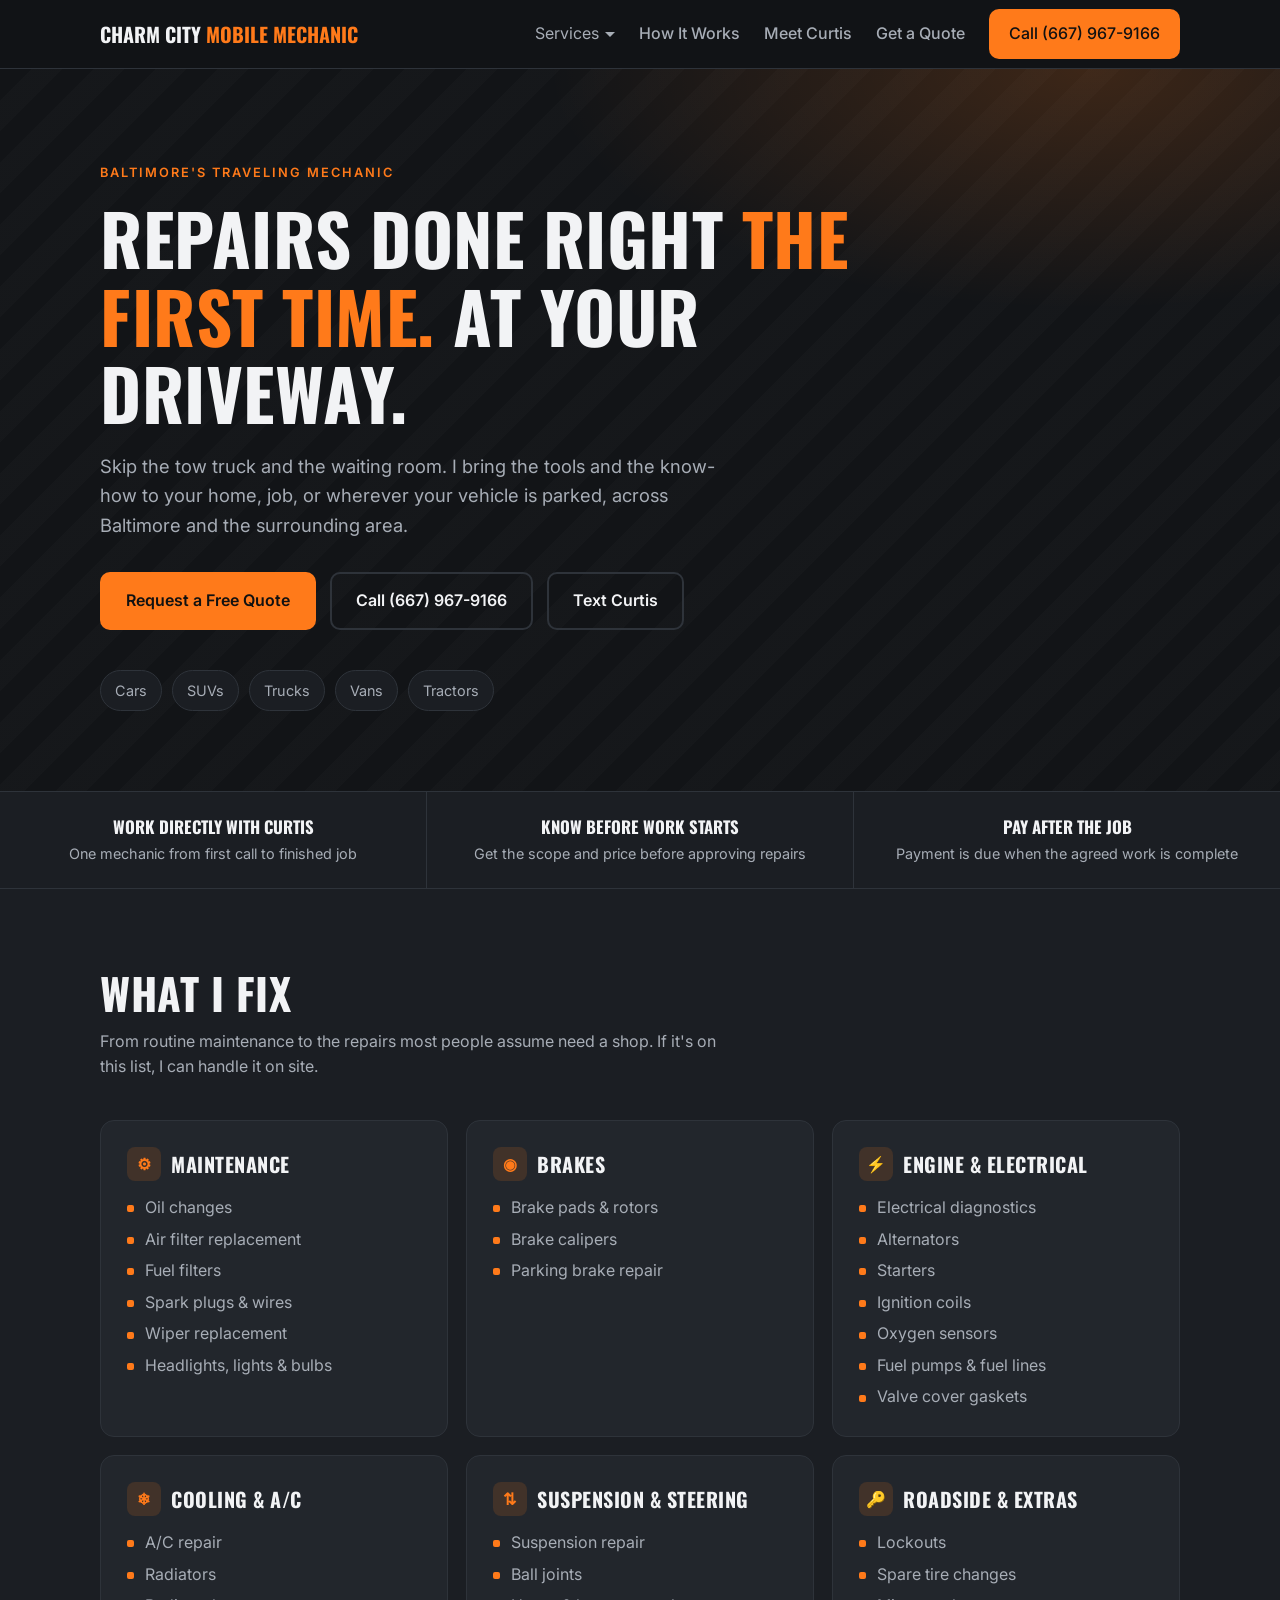
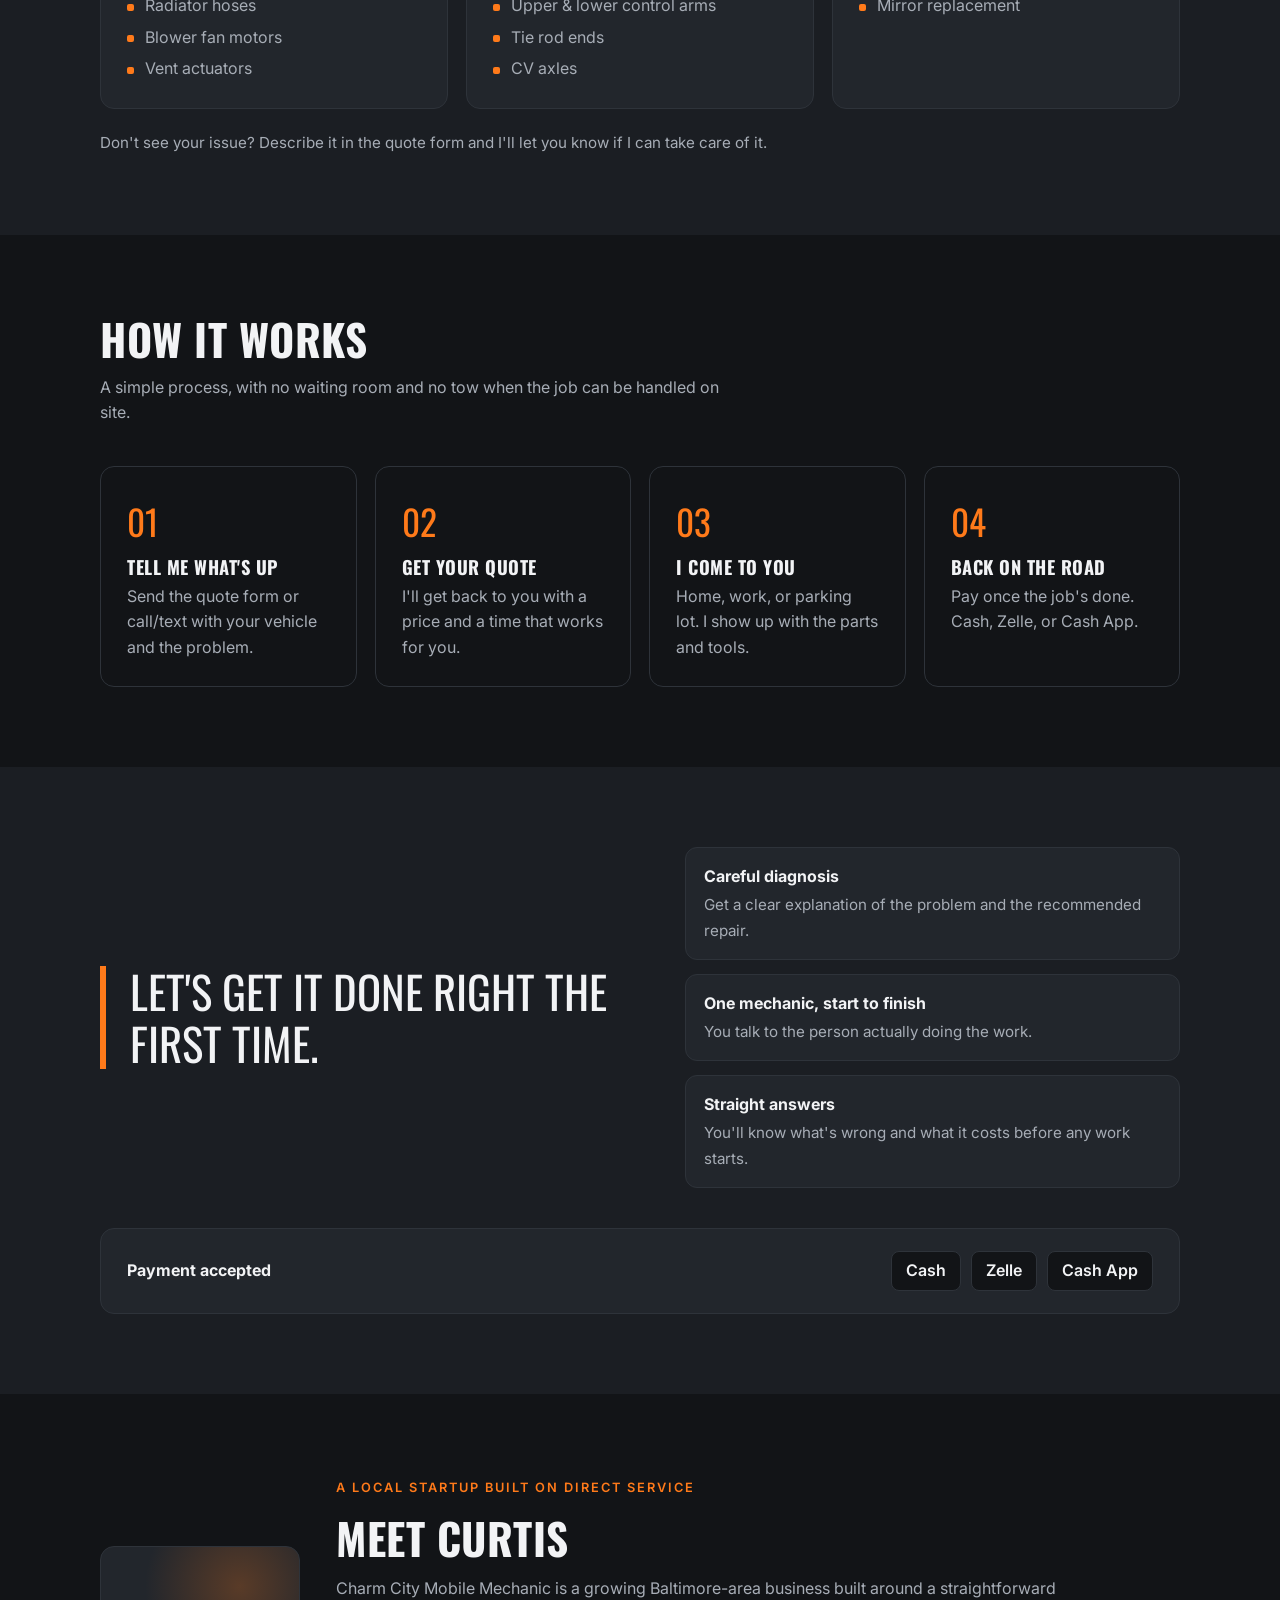
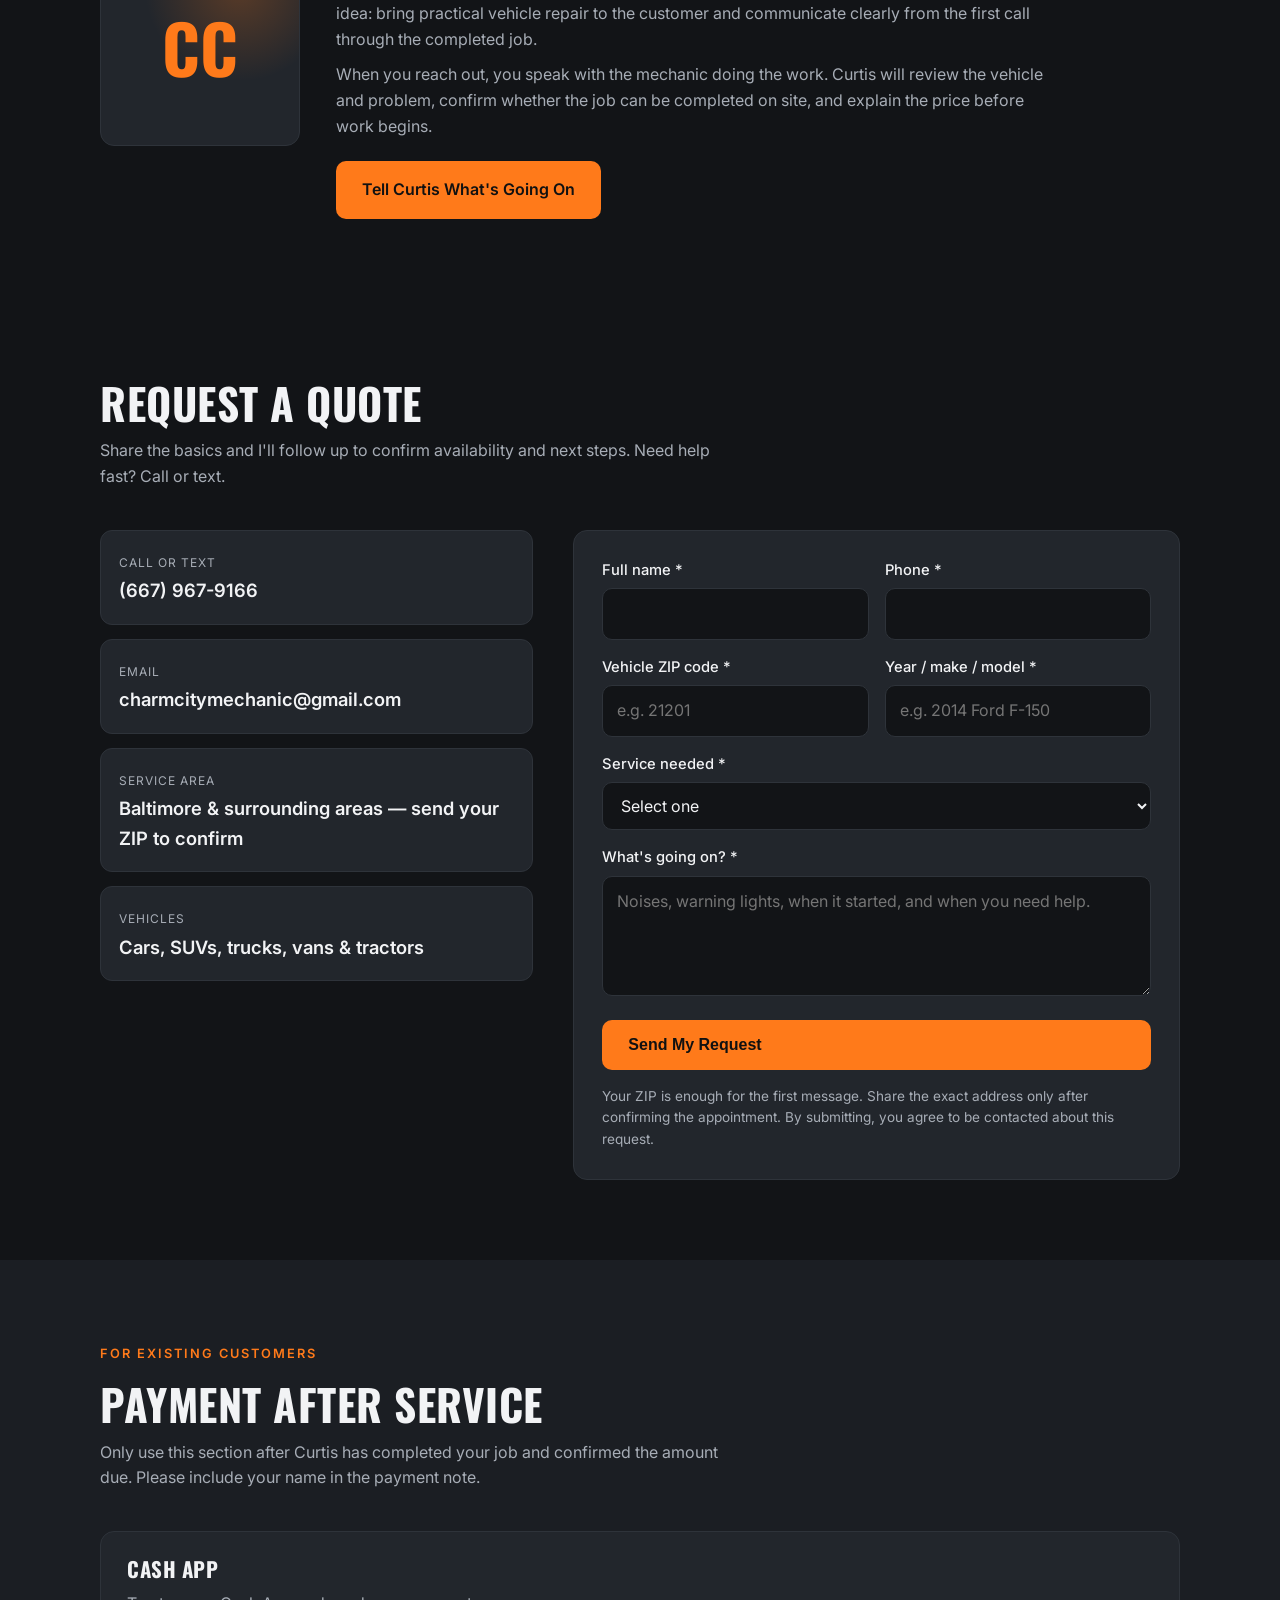
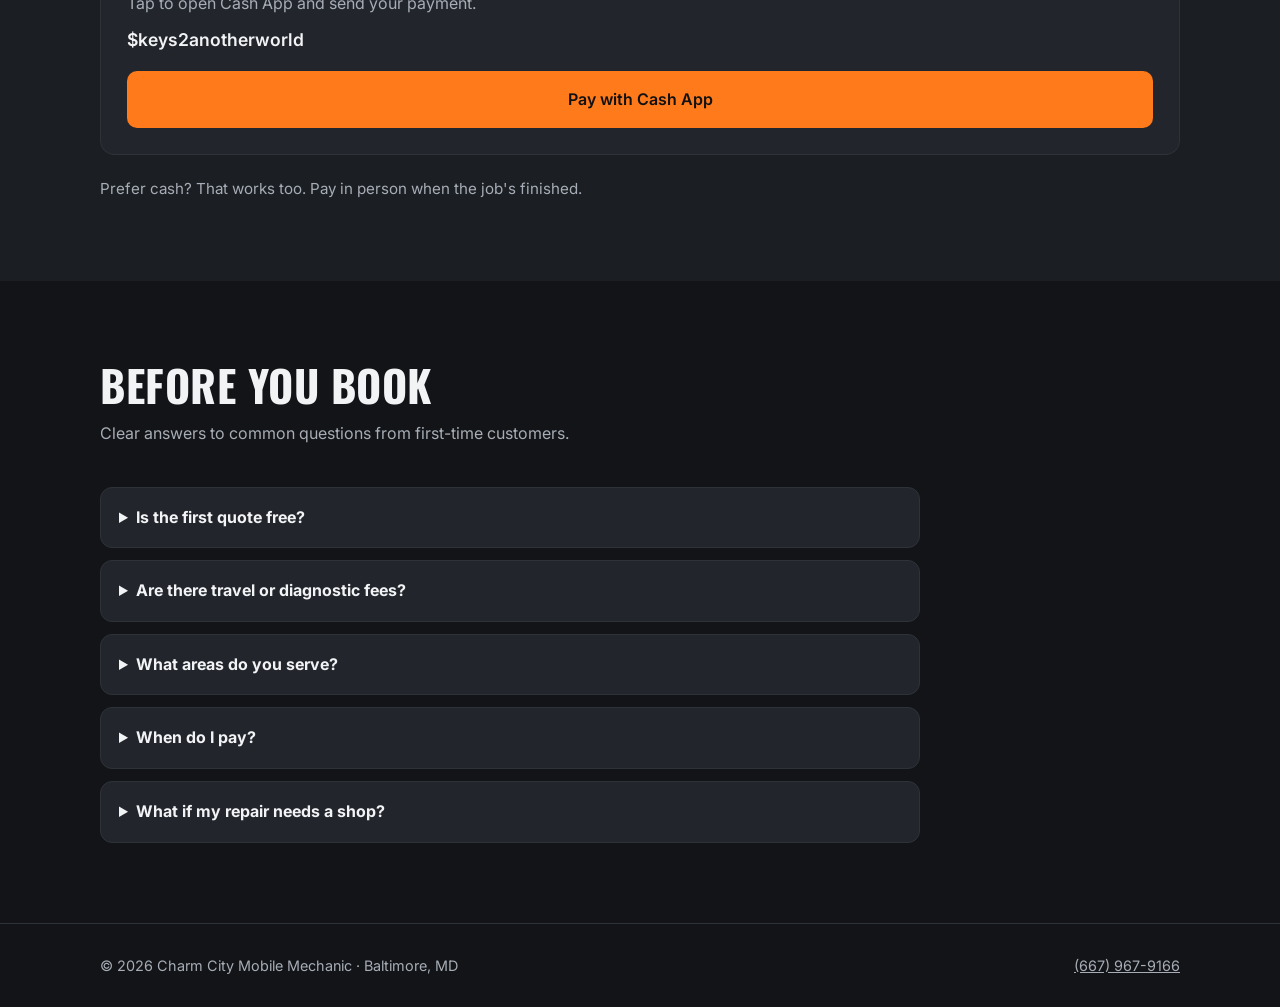
==== commit 52d0b85e: "Improve startup trust and quote experience" ====
--- a/index.html
+++ b/index.html
@@ -5,6 +5,13 @@
 <meta name="viewport" content="width=device-width, initial-scale=1">
 <title>Charm City Mobile Mechanic | Baltimore Mobile Auto Repair</title>
 <meta name="description" content="Mobile mechanic serving Baltimore and surrounding areas. Brakes, oil changes, alternators, AC, suspension and more, done at your home or work. Cars, SUVs, trucks, vans and tractors.">
+<link rel="canonical" href="https://getanchoredstudios-pixel.github.io/charm-city-mobile-mechanic/">
+<meta property="og:type" content="website">
+<meta property="og:title" content="Charm City Mobile Mechanic | Baltimore Mobile Auto Repair">
+<meta property="og:description" content="Straight answers and mobile auto repair at your home, job, or parking spot in Baltimore and surrounding areas.">
+<meta property="og:url" content="https://getanchoredstudios-pixel.github.io/charm-city-mobile-mechanic/">
+<meta name="theme-color" content="#121417">
+<link rel="icon" href="data:image/svg+xml,<svg xmlns=%22http://www.w3.org/2000/svg%22 viewBox=%220 0 64 64%22><rect width=%2264%22 height=%2264%22 rx=%2212%22 fill=%22%23121417%22/><text x=%2232%22 y=%2244%22 text-anchor=%22middle%22 font-size=%2240%22>🔧</text></svg>">
 <link rel="preconnect" href="https://fonts.googleapis.com">
 <link rel="preconnect" href="https://fonts.gstatic.com" crossorigin>
 <link href="https://fonts.googleapis.com/css2?family=Oswald:wght@500;700&family=Inter:wght@400;500;600&display=swap" rel="stylesheet">
@@ -25,6 +32,9 @@
   .btn-primary:hover{background:var(--accent-dk)}
   .btn-ghost{border-color:var(--line);color:var(--text)}
   .btn-ghost:hover{border-color:var(--accent);color:var(--accent)}
+  :focus-visible{outline:3px solid var(--accent);outline-offset:3px}
+  .skip-link{position:fixed;left:12px;top:-80px;z-index:100;background:var(--accent);color:#111;padding:10px 14px;border-radius:8px;font-weight:700}
+  .skip-link:focus{top:12px}
 
   /* nav */
   header{position:sticky;top:0;z-index:10;background:rgba(18,20,23,.92);backdrop-filter:blur(8px);border-bottom:1px solid var(--line)}
@@ -76,6 +86,11 @@
   .hero-ctas{display:flex;gap:14px;flex-wrap:wrap}
   .chips{display:flex;gap:10px;flex-wrap:wrap;margin-top:40px}
   .chip{background:var(--panel);border:1px solid var(--line);padding:8px 14px;border-radius:999px;font-size:.9rem;color:var(--muted)}
+  .trust-strip{display:grid;grid-template-columns:repeat(3,1fr);gap:1px;background:var(--line);border-top:1px solid var(--line);border-bottom:1px solid var(--line)}
+  .trust-item{background:var(--panel);padding:22px 20px;text-align:center}
+  .trust-item strong{display:block;font-family:Oswald,sans-serif;text-transform:uppercase;font-size:1.05rem}
+  .trust-item span{color:var(--muted);font-size:.9rem}
+  @media(max-width:700px){.trust-strip{grid-template-columns:1fr}.trust-item{padding:15px 20px}}
 
   section{padding:80px 0;scroll-margin-top:68px}
   .section-head{max-width:640px;margin-bottom:40px}
@@ -108,6 +123,15 @@
   .promise li strong{display:block;margin-bottom:2px}
   .promise li span{color:var(--muted);font-size:.95rem}
   @media(max-width:820px){.promise{grid-template-columns:1fr}}
+  .founder{display:grid;grid-template-columns:200px 1fr;gap:36px;align-items:center}
+  .founder-mark{aspect-ratio:1;border:1px solid var(--line);border-radius:var(--radius);display:grid;place-items:center;background:radial-gradient(circle at 70% 20%,rgba(255,122,26,.25),transparent 45%),var(--panel2);font:700 4.2rem Oswald,sans-serif;color:var(--accent)}
+  .founder h2{font-size:clamp(1.9rem,4vw,2.7rem);margin-bottom:14px}
+  .founder p{color:var(--muted);margin-top:10px;max-width:720px}
+  @media(max-width:650px){.founder{grid-template-columns:1fr}.founder-mark{width:130px}}
+  .faq{display:grid;gap:12px;max-width:820px}
+  details{background:var(--panel2);border:1px solid var(--line);border-radius:12px;padding:0 18px}
+  summary{cursor:pointer;font-weight:700;padding:17px 30px 17px 0}
+  details p{color:var(--muted);padding:0 0 18px}
 
   /* payment strip */
   .pay{display:flex;flex-wrap:wrap;gap:12px;align-items:center;justify-content:space-between;background:var(--panel2);border:1px solid var(--line);border-radius:var(--radius);padding:22px 26px;margin-top:40px}
@@ -132,6 +156,7 @@
   .form-msg{display:none;padding:14px 16px;border-radius:10px;font-weight:500}
   .form-msg.ok{display:block;background:rgba(46,204,113,.12);border:1px solid rgba(46,204,113,.4)}
   .form-msg.err{display:block;background:rgba(231,76,60,.12);border:1px solid rgba(231,76,60,.4)}
+  .form-note{color:var(--muted);font-size:.85rem}
 
   footer{border-top:1px solid var(--line);padding:30px 0;color:var(--muted);font-size:.9rem}
   footer .wrap{display:flex;justify-content:space-between;flex-wrap:wrap;gap:10px}
@@ -139,15 +164,22 @@
   /* mobile sticky call bar */
   .callbar{display:none}
   @media(max-width:760px){
-    .callbar{display:grid;grid-template-columns:1fr 1fr;position:fixed;bottom:0;left:0;right:0;z-index:20}
+    .callbar{display:grid;grid-template-columns:repeat(3,1fr);position:fixed;bottom:0;left:0;right:0;z-index:20}
     .callbar a{padding:16px;text-align:center;font-weight:700;text-decoration:none}
     .callbar a:first-child{background:var(--accent);color:#111}
+    .callbar a:nth-child(2){background:#20242a}
     .callbar a:last-child{background:#2a2f36}
     body{padding-bottom:56px}
   }
+  @media(prefers-reduced-motion:reduce){html{scroll-behavior:auto}.btn{transition:none}}
 </style>
+<script type="application/ld+json">
+{"@context":"https://schema.org","@type":"AutoRepair","name":"Charm City Mobile Mechanic","url":"https://getanchoredstudios-pixel.github.io/charm-city-mobile-mechanic/","telephone":"+1-667-967-9166","email":"charmcitymechanic@gmail.com","areaServed":"Baltimore and surrounding areas","description":"Mobile auto repair for cars, SUVs, trucks, vans and tractors in Baltimore and surrounding areas.","paymentAccepted":"Cash, Zelle, Cash App"}
+</script>
 </head>
 <body>
+
+<a class="skip-link" href="#top">Skip to main content</a>
 
 <header>
   <div class="wrap nav">
@@ -167,8 +199,8 @@
         </div>
       </div>
       <a href="#how">How It Works</a>
+      <a href="#about">Meet Curtis</a>
       <a href="#quote">Get a Quote</a>
-      <a href="#pay" id="navPay">Pay Now</a>
       <a href="tel:+16679679166" class="btn btn-primary">Call (667) 967-9166</a>
     </nav>
   </div>
@@ -182,13 +214,20 @@
       <p>Skip the tow truck and the waiting room. I bring the tools and the know-how to your home, job, or wherever your vehicle is parked, across Baltimore and the surrounding area.</p>
       <div class="hero-ctas">
         <a href="#quote" class="btn btn-primary">Request a Free Quote</a>
-        <a href="tel:+16679679166" class="btn btn-ghost">Call or Text (667) 967-9166</a>
+        <a href="tel:+16679679166" class="btn btn-ghost">Call (667) 967-9166</a>
+        <a href="sms:+16679679166" class="btn btn-ghost">Text Curtis</a>
       </div>
       <div class="chips">
         <span class="chip">Cars</span><span class="chip">SUVs</span><span class="chip">Trucks</span><span class="chip">Vans</span><span class="chip">Tractors</span>
       </div>
     </div>
   </section>
+
+  <div class="trust-strip" aria-label="What to expect">
+    <div class="trust-item"><strong>Work directly with Curtis</strong><span>One mechanic from first call to finished job</span></div>
+    <div class="trust-item"><strong>Know before work starts</strong><span>Get the scope and price before approving repairs</span></div>
+    <div class="trust-item"><strong>Pay after the job</strong><span>Payment is due when the agreed work is complete</span></div>
+  </div>
 
   <section id="services" class="alt">
     <div class="wrap">
@@ -242,7 +281,7 @@
     <div class="wrap">
       <div class="section-head">
         <h2>How It Works</h2>
-        <p>No appointments three days out. No rides home from the shop.</p>
+        <p>A simple process, with no waiting room and no tow when the job can be handled on site.</p>
       </div>
       <div class="steps">
         <div class="step"><h3>Tell me what's up</h3><p>Send the quote form or call/text with your vehicle and the problem.</p></div>
@@ -258,7 +297,7 @@
       <div class="promise">
         <blockquote>Let's get it done right the first time.</blockquote>
         <ul>
-          <li><strong>No repeat trips</strong><span>The goal is a fix that stays fixed, not a customer who has to call back.</span></li>
+          <li><strong>Careful diagnosis</strong><span>Get a clear explanation of the problem and the recommended repair.</span></li>
           <li><strong>One mechanic, start to finish</strong><span>You talk to the person actually doing the work.</span></li>
           <li><strong>Straight answers</strong><span>You'll know what's wrong and what it costs before any work starts.</span></li>
         </ul>
@@ -270,17 +309,30 @@
     </div>
   </section>
 
+  <section id="about">
+    <div class="wrap founder">
+      <div class="founder-mark" aria-hidden="true">CC</div>
+      <div>
+        <span class="eyebrow">A local startup built on direct service</span>
+        <h2>Meet Curtis</h2>
+        <p>Charm City Mobile Mechanic is a growing Baltimore-area business built around a straightforward idea: bring practical vehicle repair to the customer and communicate clearly from the first call through the completed job.</p>
+        <p>When you reach out, you speak with the mechanic doing the work. Curtis will review the vehicle and problem, confirm whether the job can be completed on site, and explain the price before work begins.</p>
+        <a href="#quote" class="btn btn-primary" style="margin-top:22px">Tell Curtis What's Going On</a>
+      </div>
+    </div>
+  </section>
+
   <section id="quote">
     <div class="wrap">
       <div class="section-head">
         <h2>Request a Quote</h2>
-        <p>Fill this out and I'll reach back out, usually the same day. Need help fast? Just call.</p>
+        <p>Share the basics and I'll follow up to confirm availability and next steps. Need help fast? Call or text.</p>
       </div>
       <div class="quote">
         <div class="contact-box">
           <div class="contact-item"><small>Call or text</small><a href="tel:+16679679166">(667) 967-9166</a></div>
           <div class="contact-item"><small>Email</small><a href="mailto:charmcitymechanic@gmail.com">charmcitymechanic@gmail.com</a></div>
-          <div class="contact-item"><small>Service area</small><div>Baltimore &amp; surrounding areas</div></div>
+          <div class="contact-item"><small>Service area</small><div>Baltimore &amp; surrounding areas — send your ZIP to confirm</div></div>
           <div class="contact-item"><small>Vehicles</small><div>Cars, SUVs, trucks, vans &amp; tractors</div></div>
         </div>
 
@@ -289,49 +341,31 @@
           <input type="text" name="_gotcha" class="hp" tabindex="-1" autocomplete="off">
 
           <div class="row">
-            <div><label for="name">Full name *</label><input id="name" name="name" required></div>
-            <div><label for="phone">Phone *</label><input id="phone" name="phone" type="tel" required></div>
+            <div><label for="name">Full name *</label><input id="name" name="name" autocomplete="name" required></div>
+            <div><label for="phone">Phone *</label><input id="phone" name="phone" type="tel" autocomplete="tel" inputmode="tel" required></div>
           </div>
           <div class="row">
-            <div><label for="email">Email</label><input id="email" name="email" type="email"></div>
-            <div><label for="location">Where's the vehicle? (address or ZIP) *</label><input id="location" name="location" required></div>
+            <div><label for="location">Vehicle ZIP code *</label><input id="location" name="location" autocomplete="postal-code" inputmode="numeric" placeholder="e.g. 21201" required></div>
+            <div><label for="vehicle">Year / make / model *</label><input id="vehicle" name="vehicle" autocomplete="off" placeholder="e.g. 2014 Ford F-150" required></div>
           </div>
-          <div class="row">
-            <div><label for="vehicle">Year / make / model *</label><input id="vehicle" name="vehicle" placeholder="e.g. 2014 Ford F-150" required></div>
-            <div>
-              <label for="service">Service needed *</label>
-              <select id="service" name="service" required>
-                <option value="">Select one</option>
-                <option>Oil change / maintenance</option>
-                <option>Brakes</option>
-                <option>Engine / electrical</option>
-                <option>Cooling / A/C</option>
-                <option>Suspension / steering</option>
-                <option>Lockout / spare tire</option>
-                <option>Not sure, need a diagnosis</option>
-                <option>Something else</option>
-              </select>
-            </div>
+          <div>
+            <label for="service">Service needed *</label>
+            <select id="service" name="service" required>
+              <option value="">Select one</option>
+              <option>Oil change / maintenance</option>
+              <option>Brakes</option>
+              <option>Engine / electrical</option>
+              <option>Cooling / A/C</option>
+              <option>Suspension / steering</option>
+              <option>Lockout / spare tire</option>
+              <option>Not sure, need a diagnosis</option>
+              <option>Something else</option>
+            </select>
           </div>
-          <div class="row">
-            <div>
-              <label for="timing">When do you need it?</label>
-              <select id="timing" name="timing">
-                <option>As soon as possible</option>
-                <option>This week</option>
-                <option>Flexible</option>
-              </select>
-            </div>
-            <div>
-              <label for="contactPref">Best way to reach you</label>
-              <select id="contactPref" name="contact_preference">
-                <option>Call</option><option>Text</option><option>Email</option>
-              </select>
-            </div>
-          </div>
-          <div><label for="details">What's going on? *</label><textarea id="details" name="details" placeholder="Noises, warning lights, when it started, anything that helps." required></textarea></div>
+          <div><label for="details">What's going on? *</label><textarea id="details" name="details" placeholder="Noises, warning lights, when it started, and when you need help." required></textarea></div>
 
           <button type="submit" class="btn btn-primary">Send My Request</button>
+          <p class="form-note">Your ZIP is enough for the first message. Share the exact address only after confirming the appointment. By submitting, you agree to be contacted about this request.</p>
           <div id="formMsg" class="form-msg" role="status"></div>
         </form>
       </div>
@@ -341,8 +375,9 @@
   <section id="pay" class="alt">
     <div class="wrap">
       <div class="section-head">
-        <h2>Pay Now</h2>
-        <p>Job done? Pay the amount Curtis quoted you using whichever option is easiest. Please include your name in the note.</p>
+        <span class="eyebrow">For existing customers</span>
+        <h2>Payment After Service</h2>
+        <p>Only use this section after Curtis has completed your job and confirmed the amount due. Please include your name in the payment note.</p>
       </div>
       <div class="pay-grid">
         <div class="pay-card" id="payCashApp">
@@ -367,6 +402,19 @@
       <p class="note">Prefer cash? That works too. Pay in person when the job's finished.</p>
     </div>
   </section>
+
+  <section id="faq">
+    <div class="wrap">
+      <div class="section-head"><h2>Before You Book</h2><p>Clear answers to common questions from first-time customers.</p></div>
+      <div class="faq">
+        <details><summary>Is the first quote free?</summary><p>Send the quote form or call to describe the problem. Curtis will explain what can be quoted from that information and whether an in-person diagnosis is needed before you commit to work.</p></details>
+        <details><summary>Are there travel or diagnostic fees?</summary><p>Fees depend on the location and the type of diagnosis required. Any applicable charge will be explained before a visit is scheduled.</p></details>
+        <details><summary>What areas do you serve?</summary><p>Charm City Mobile Mechanic serves Baltimore and surrounding areas. Send your ZIP code to confirm availability for your location.</p></details>
+        <details><summary>When do I pay?</summary><p>Payment is due after the agreed work is complete. Do not send payment from this website before Curtis confirms the amount.</p></details>
+        <details><summary>What if my repair needs a shop?</summary><p>Not every repair is a safe fit for mobile service. Curtis will review the problem and let you know whether it can be handled at your location.</p></details>
+      </div>
+    </div>
+  </section>
 </main>
 
 <footer>
@@ -377,7 +425,8 @@
 </footer>
 
 <div class="callbar">
-  <a href="tel:+16679679166">Call Now</a>
+  <a href="tel:+16679679166">Call</a>
+  <a href="sms:+16679679166">Text</a>
   <a href="#quote">Get a Quote</a>
 </div>
 
@@ -409,7 +458,7 @@
       });
     }
     if (PAY.cardLink) document.querySelector('[data-pay-link="card"]').href = PAY.cardLink;
-    if (!tag && !PAY.zelle && !PAY.cardLink) { show("pay", false); show("navPay", false); }
+    if (!tag && !PAY.zelle && !PAY.cardLink) show("pay", false);
   })();
 
   /* nav: dropdown + mobile menu */
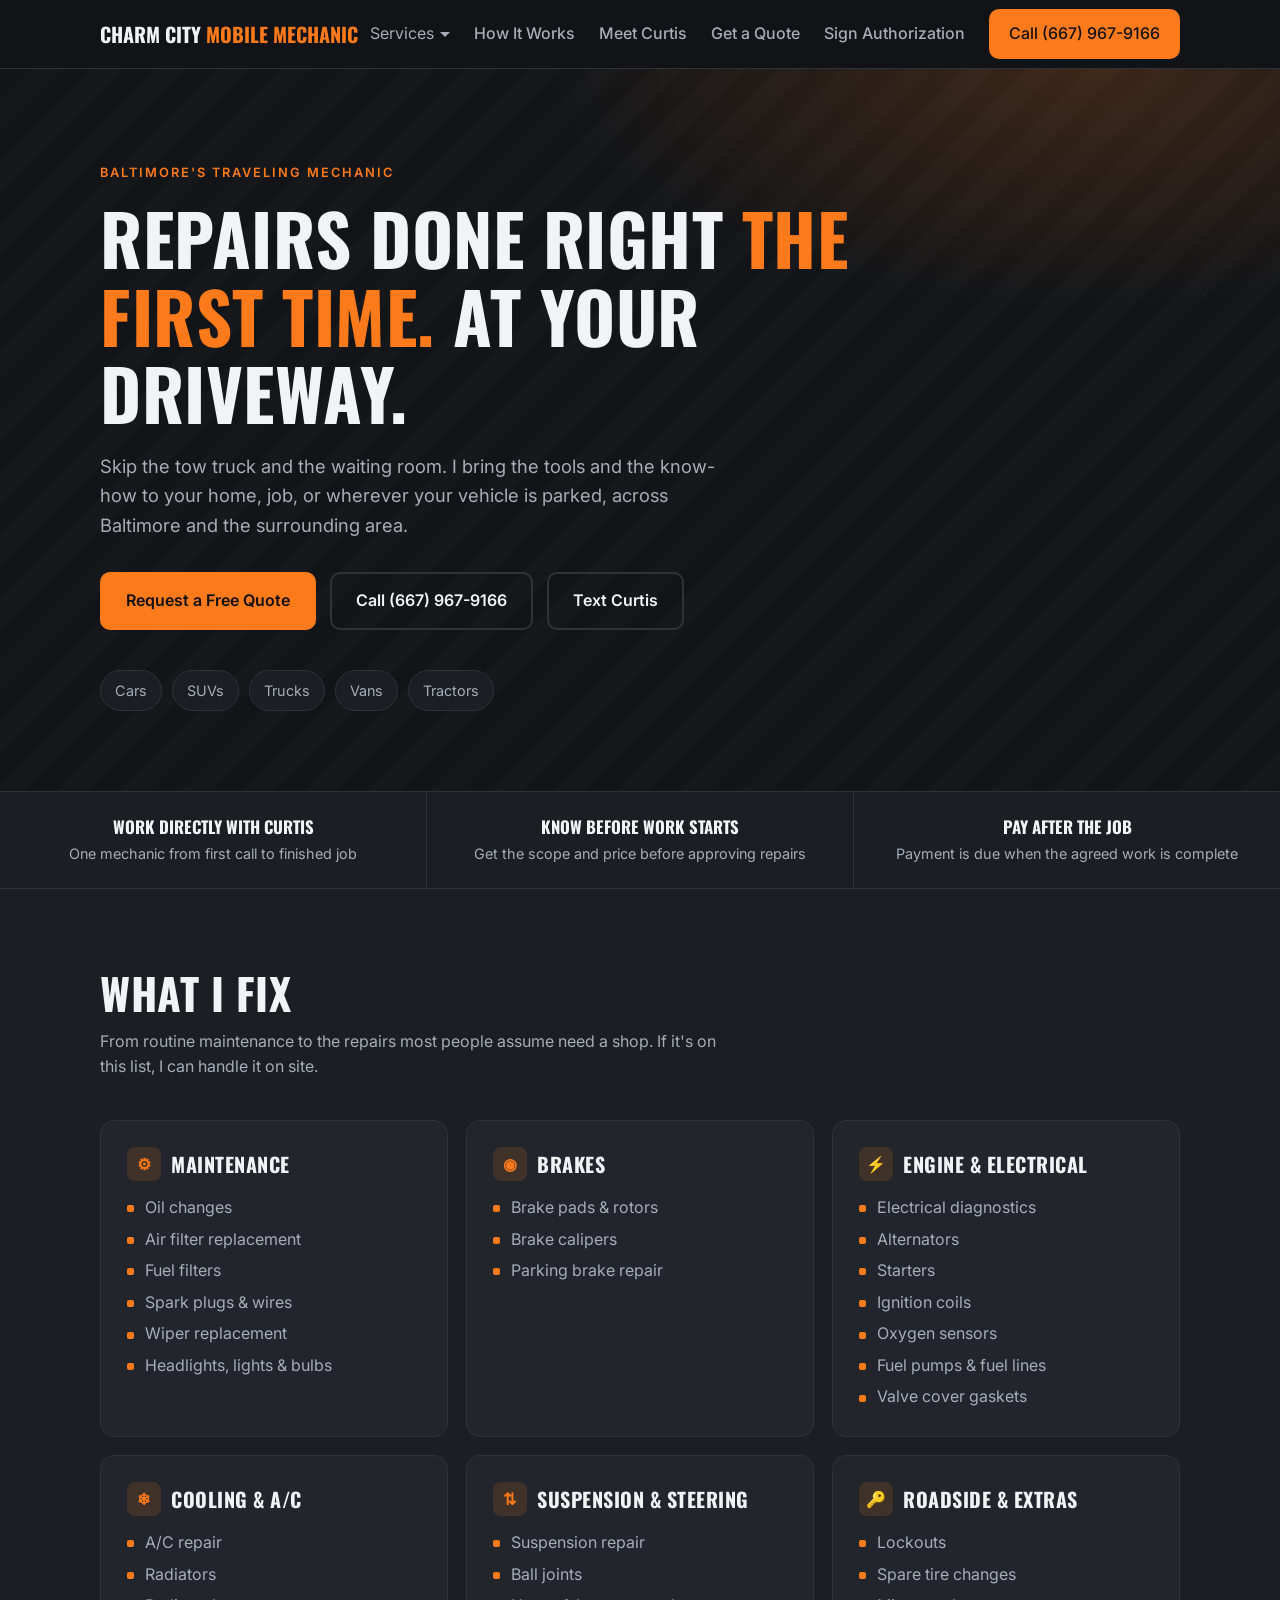
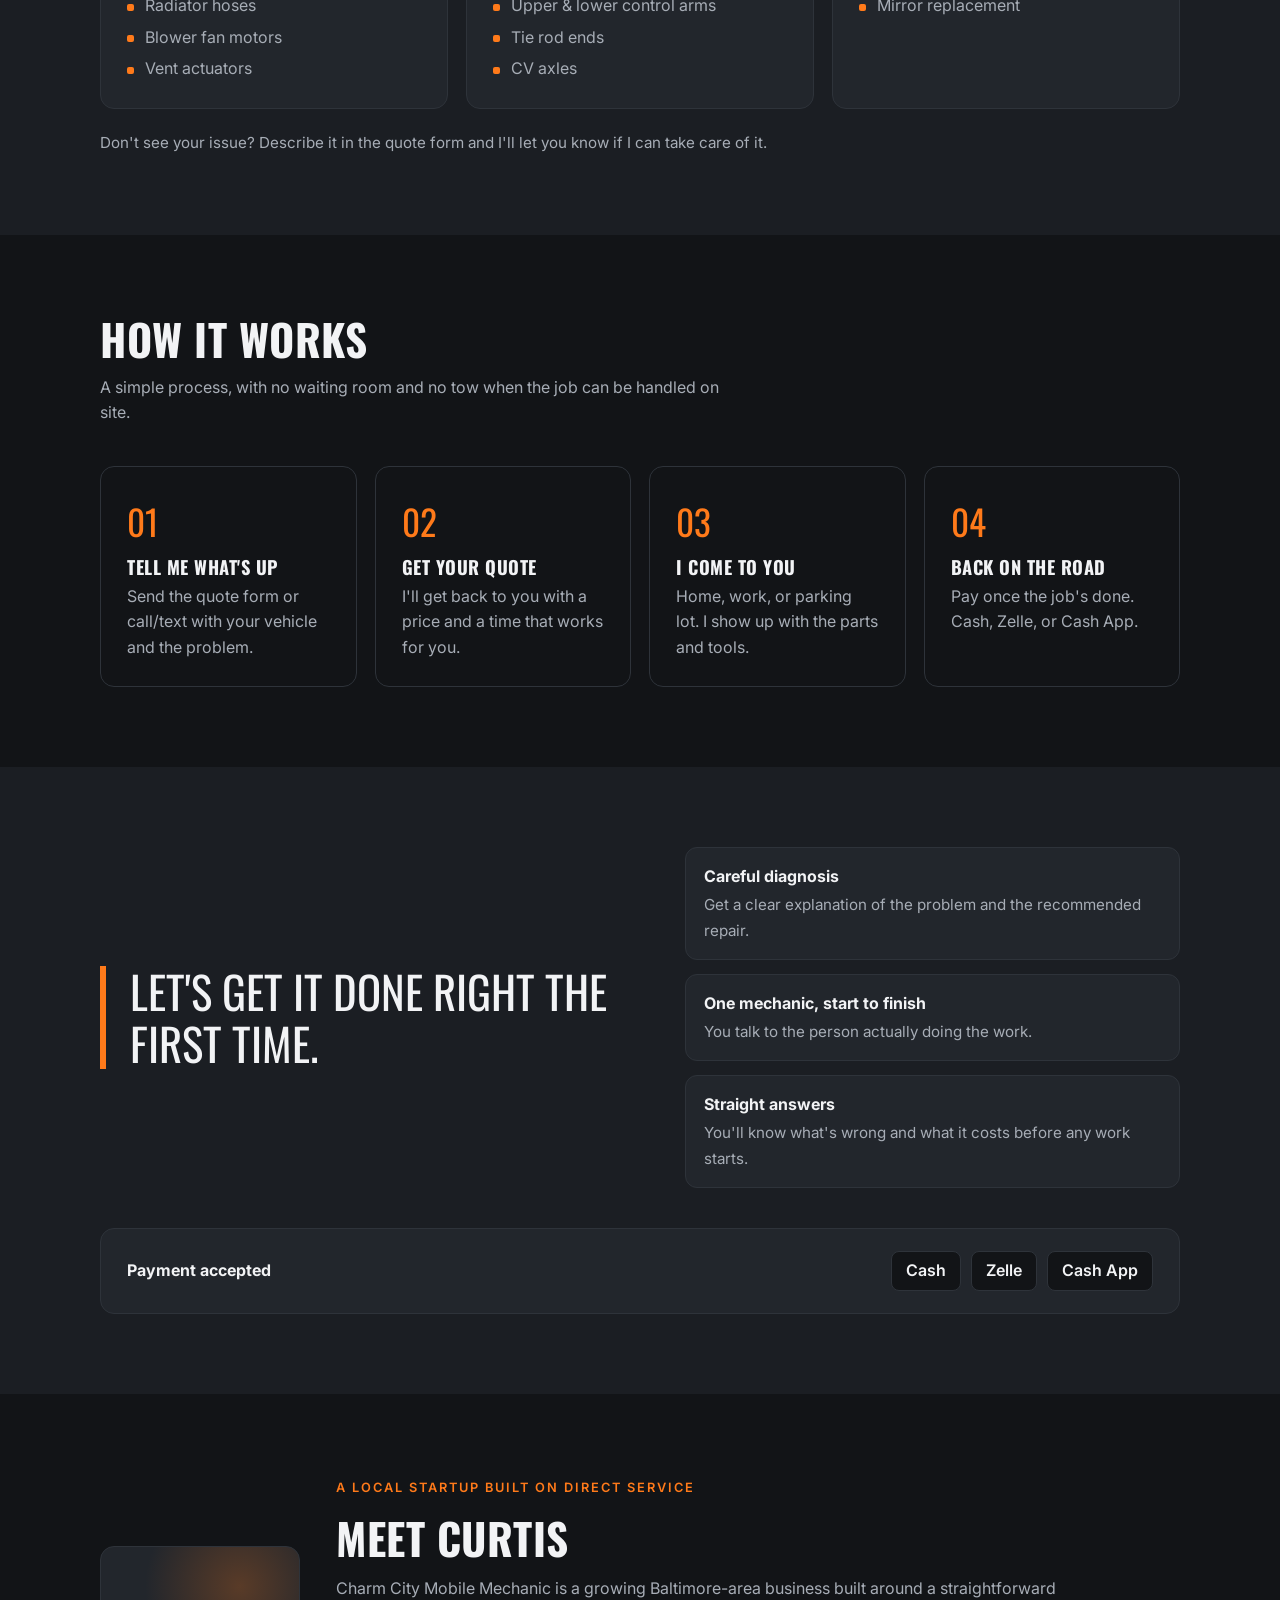
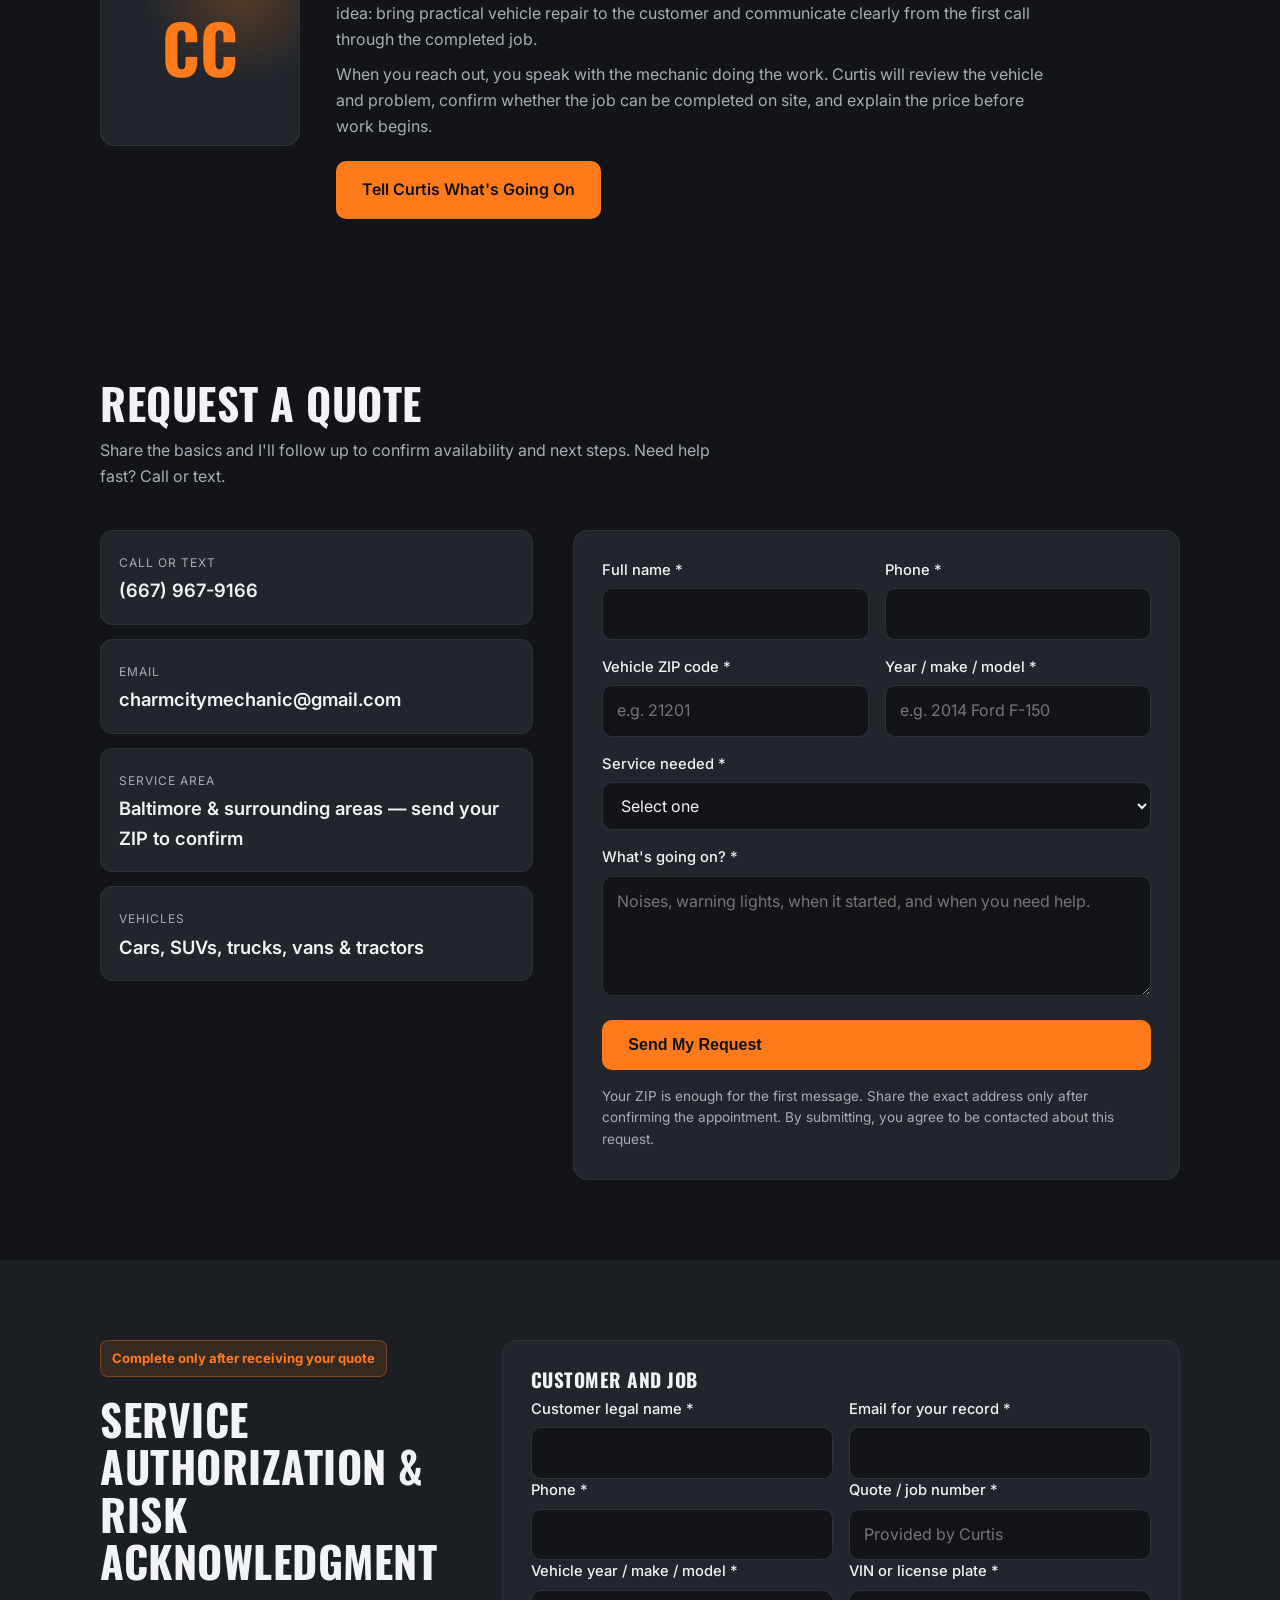
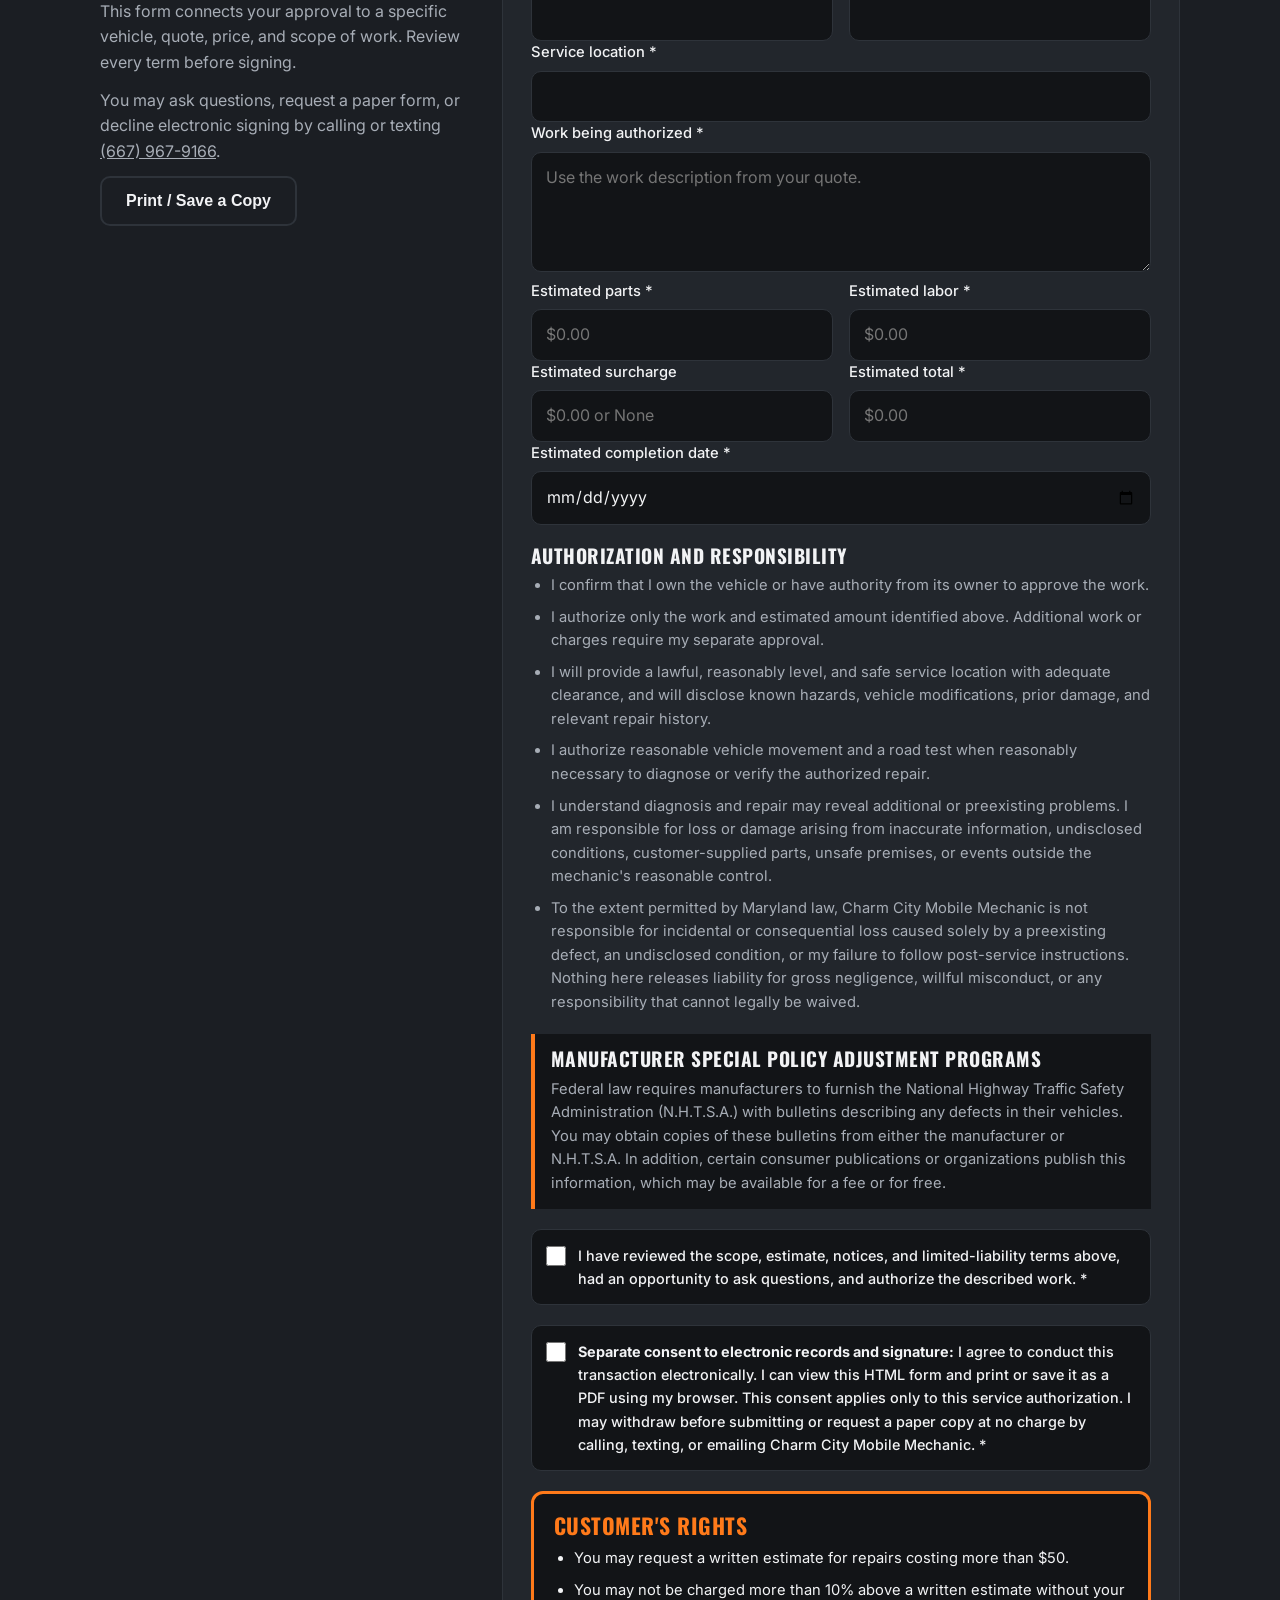
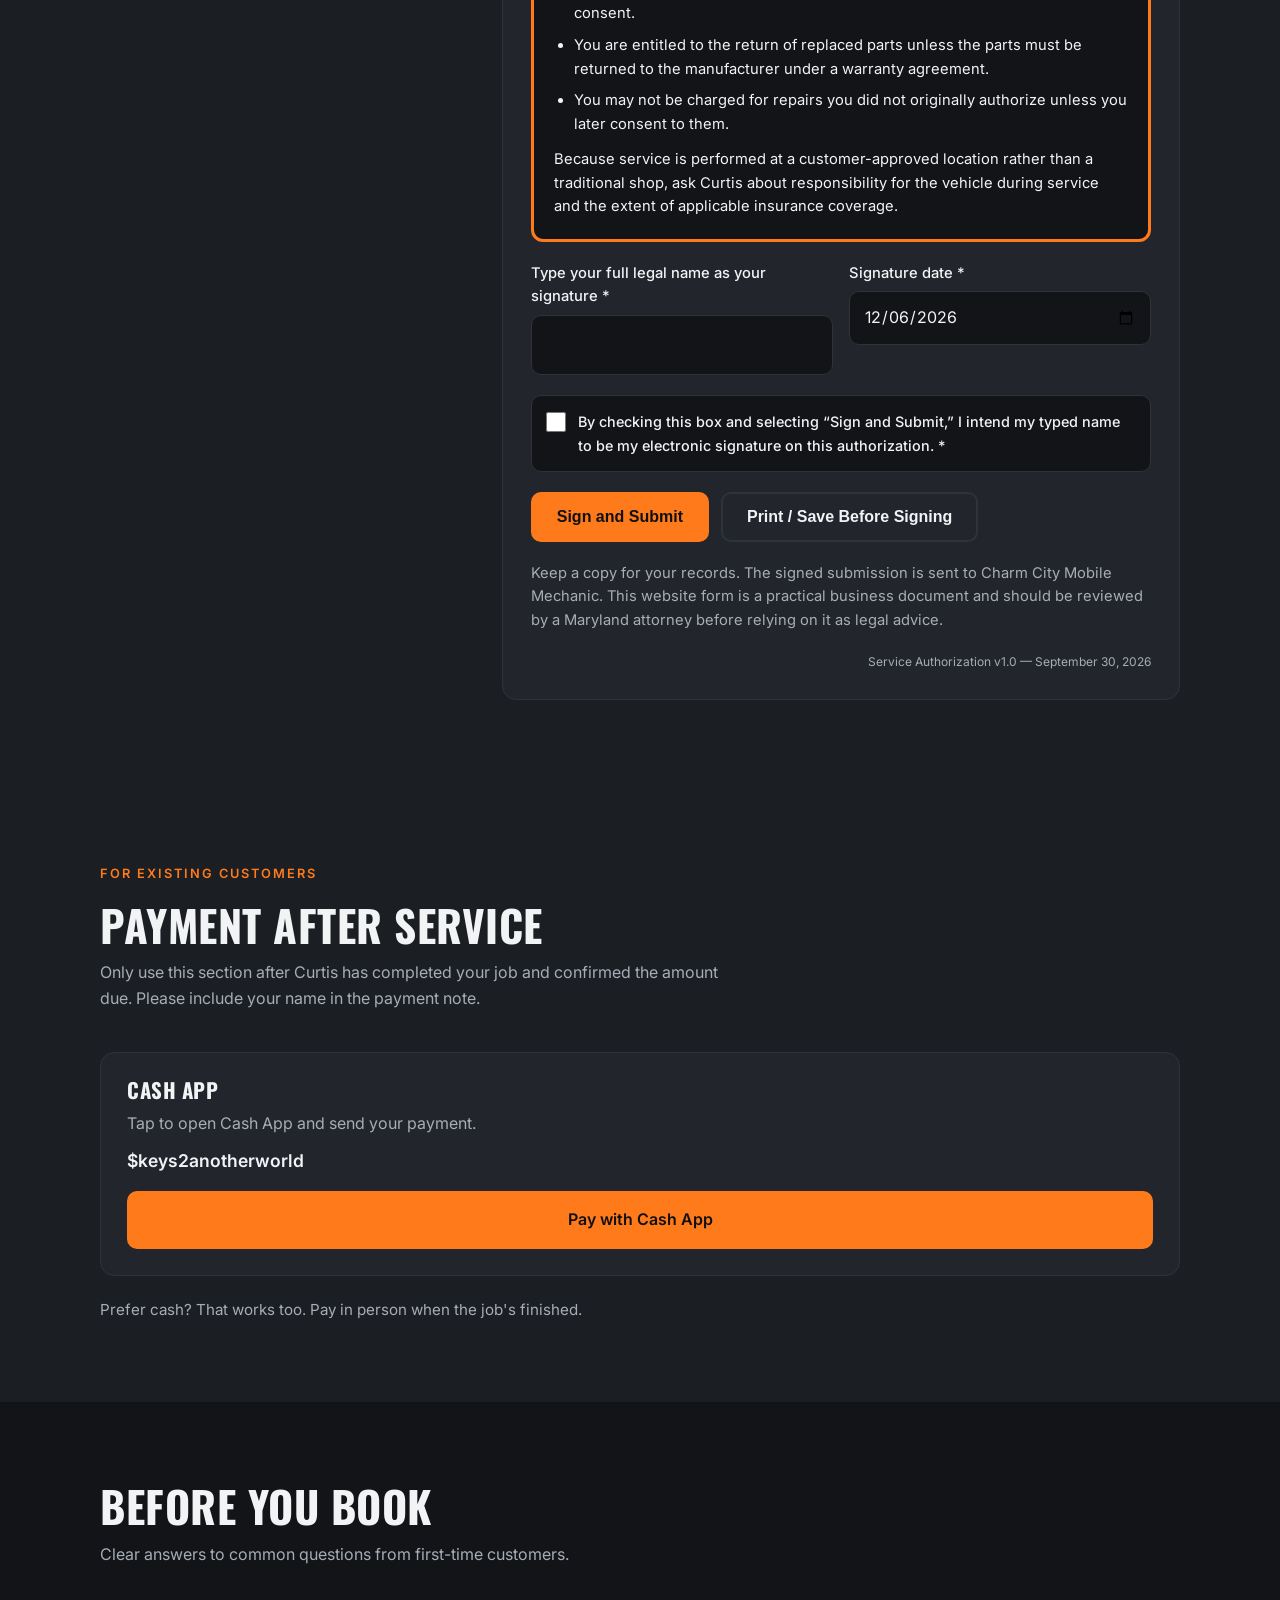
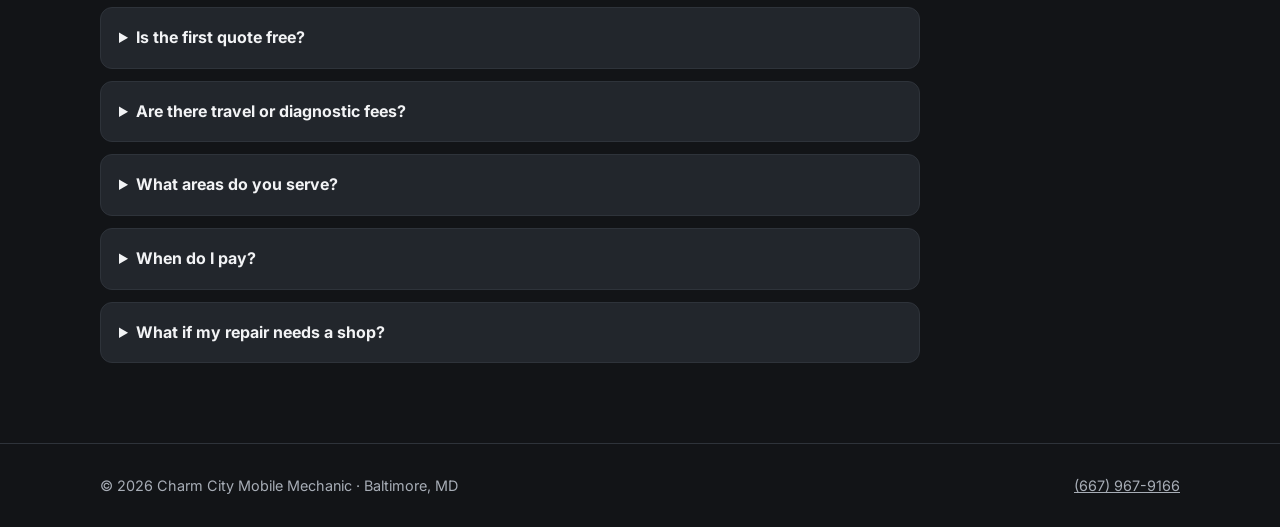
==== commit df44d61c: "Add electronic service authorization" ====
--- a/index.html
+++ b/index.html
@@ -30,7 +30,7 @@
   .btn{display:inline-flex;align-items:center;gap:8px;padding:14px 24px;border-radius:10px;font-weight:600;text-decoration:none;border:2px solid transparent;cursor:pointer;font-size:1rem;transition:.15s}
   .btn-primary{background:var(--accent);color:#111}
   .btn-primary:hover{background:var(--accent-dk)}
-  .btn-ghost{border-color:var(--line);color:var(--text)}
+  .btn-ghost{background:transparent;border-color:var(--line);color:var(--text)}
   .btn-ghost:hover{border-color:var(--accent);color:var(--accent)}
   :focus-visible{outline:3px solid var(--accent);outline-offset:3px}
   .skip-link{position:fixed;left:12px;top:-80px;z-index:100;background:var(--accent);color:#111;padding:10px 14px;border-radius:8px;font-weight:700}
@@ -133,6 +133,28 @@
   summary{cursor:pointer;font-weight:700;padding:17px 30px 17px 0}
   details p{color:var(--muted);padding:0 0 18px}
 
+  /* service authorization */
+  .authorization{display:grid;grid-template-columns:.8fr 1.5fr;gap:40px;align-items:start}
+  .auth-intro{position:sticky;top:96px}
+  .auth-intro h2{font-size:clamp(1.9rem,4vw,2.7rem);margin-bottom:14px}
+  .auth-intro p{color:var(--muted);margin-bottom:12px}
+  .auth-badge{display:inline-block;background:rgba(255,122,26,.12);border:1px solid rgba(255,122,26,.35);color:var(--accent);padding:7px 11px;border-radius:8px;font-weight:700;font-size:.82rem;margin-bottom:18px}
+  .legal-card{background:var(--panel2);border:1px solid var(--line);border-radius:var(--radius);padding:28px;display:grid;gap:20px}
+  .legal-card h3{font-size:1.2rem;margin-bottom:8px}
+  .legal-card p,.legal-card li{color:var(--muted);font-size:.92rem}
+  .legal-card ul{padding-left:20px;display:grid;gap:8px}
+  .customer-rights{border:3px solid var(--accent);background:var(--bg);border-radius:12px;padding:20px}
+  .customer-rights h3{color:var(--accent);font-size:1.35rem;margin-bottom:10px}
+  .customer-rights p,.customer-rights li{color:var(--text)}
+  .notice-box{border-left:4px solid var(--accent);padding:14px 16px;background:var(--bg)}
+  .checkline{display:grid;grid-template-columns:22px 1fr;gap:10px;align-items:start;padding:14px;background:var(--bg);border:1px solid var(--line);border-radius:10px}
+  .checkline input{width:20px;height:20px;margin-top:2px;accent-color:var(--accent)}
+  .checkline label{margin:0;font-size:.9rem}
+  .signature-input{font-family:"Segoe Script","Brush Script MT",cursive;font-size:1.35rem}
+  .auth-actions{display:flex;gap:12px;flex-wrap:wrap}
+  .auth-version{color:var(--muted);font-size:.75rem;text-align:right}
+  @media(max-width:900px){.authorization{grid-template-columns:1fr}.auth-intro{position:static}}
+
   /* payment strip */
   .pay{display:flex;flex-wrap:wrap;gap:12px;align-items:center;justify-content:space-between;background:var(--panel2);border:1px solid var(--line);border-radius:var(--radius);padding:22px 26px;margin-top:40px}
   .pay-list{display:flex;gap:10px;flex-wrap:wrap}
@@ -165,13 +187,27 @@
   .callbar{display:none}
   @media(max-width:760px){
     .callbar{display:grid;grid-template-columns:repeat(3,1fr);position:fixed;bottom:0;left:0;right:0;z-index:20}
-    .callbar a{padding:16px;text-align:center;font-weight:700;text-decoration:none}
+    .callbar a{padding:16px 8px;text-align:center;font-weight:700;font-size:.9rem;text-decoration:none}
     .callbar a:first-child{background:var(--accent);color:#111}
     .callbar a:nth-child(2){background:#20242a}
     .callbar a:last-child{background:#2a2f36}
     body{padding-bottom:56px}
   }
   @media(prefers-reduced-motion:reduce){html{scroll-behavior:auto}.btn{transition:none}}
+  @media print{
+    body>*{display:none!important}
+    body>main{display:block!important}
+    main>*{display:none!important}
+    #authorization{display:block!important}
+    header,.callbar,.auth-intro,.auth-actions,footer{display:none!important}
+    body{background:#fff;color:#111;padding:0}
+    #authorization{padding:0;background:#fff}
+    #authorization .wrap{max-width:none;padding:0;display:block}
+    .legal-card{border:0;background:#fff;color:#111;padding:0}
+    .legal-card p,.legal-card li,.form-note,.auth-version{color:#222}
+    .customer-rights,.notice-box,.checkline,input,textarea,select{background:#fff!important;color:#111!important;border-color:#444!important}
+    .form-msg{display:none!important}
+  }
 </style>
 <script type="application/ld+json">
 {"@context":"https://schema.org","@type":"AutoRepair","name":"Charm City Mobile Mechanic","url":"https://getanchoredstudios-pixel.github.io/charm-city-mobile-mechanic/","telephone":"+1-667-967-9166","email":"charmcitymechanic@gmail.com","areaServed":"Baltimore and surrounding areas","description":"Mobile auto repair for cars, SUVs, trucks, vans and tractors in Baltimore and surrounding areas.","paymentAccepted":"Cash, Zelle, Cash App"}
@@ -201,6 +237,7 @@
       <a href="#how">How It Works</a>
       <a href="#about">Meet Curtis</a>
       <a href="#quote">Get a Quote</a>
+      <a href="#authorization">Sign Authorization</a>
       <a href="tel:+16679679166" class="btn btn-primary">Call (667) 967-9166</a>
     </nav>
   </div>
@@ -369,6 +406,108 @@
           <div id="formMsg" class="form-msg" role="status"></div>
         </form>
       </div>
+    </div>
+  </section>
+
+  <section id="authorization" class="alt">
+    <div class="wrap authorization">
+      <div class="auth-intro">
+        <span class="auth-badge">Complete only after receiving your quote</span>
+        <h2>Service Authorization &amp; Risk Acknowledgment</h2>
+        <p>This form connects your approval to a specific vehicle, quote, price, and scope of work. Review every term before signing.</p>
+        <p>You may ask questions, request a paper form, or decline electronic signing by calling or texting <a href="tel:+16679679166">(667) 967-9166</a>.</p>
+        <button class="btn btn-ghost" id="printAuthorization" type="button">Print / Save a Copy</button>
+      </div>
+
+      <form id="authorizationForm" class="legal-card" action="https://formspree.io/f/mdekjyda" method="POST">
+        <input type="hidden" name="_subject" value="SIGNED service authorization: Charm City Mobile Mechanic">
+        <input type="hidden" name="document_version" value="Service Authorization v1.0 — September 30, 2026">
+        <input type="hidden" name="signed_at" id="signedAt">
+        <input type="hidden" name="record_summary" id="recordSummary">
+        <input type="text" name="_gotcha" class="hp" tabindex="-1" autocomplete="off">
+
+        <div>
+          <h3>Customer and job</h3>
+          <div class="row">
+            <div><label for="authName">Customer legal name *</label><input id="authName" name="customer_name" autocomplete="name" required></div>
+            <div><label for="authEmail">Email for your record *</label><input id="authEmail" name="customer_email" type="email" autocomplete="email" required></div>
+          </div>
+          <div class="row">
+            <div><label for="authPhone">Phone *</label><input id="authPhone" name="customer_phone" type="tel" autocomplete="tel" inputmode="tel" required></div>
+            <div><label for="quoteNumber">Quote / job number *</label><input id="quoteNumber" name="quote_number" placeholder="Provided by Curtis" required></div>
+          </div>
+          <div class="row">
+            <div><label for="authVehicle">Vehicle year / make / model *</label><input id="authVehicle" name="vehicle" required></div>
+            <div><label for="authVin">VIN or license plate *</label><input id="authVin" name="vin_or_plate" autocomplete="off" required></div>
+          </div>
+          <div><label for="serviceLocation">Service location *</label><input id="serviceLocation" name="service_location" autocomplete="street-address" required></div>
+          <div><label for="authorizedWork">Work being authorized *</label><textarea id="authorizedWork" name="authorized_work" placeholder="Use the work description from your quote." required></textarea></div>
+          <div class="row">
+            <div><label for="partsEstimate">Estimated parts *</label><input id="partsEstimate" name="parts_estimate" inputmode="decimal" placeholder="$0.00" required></div>
+            <div><label for="laborEstimate">Estimated labor *</label><input id="laborEstimate" name="labor_estimate" inputmode="decimal" placeholder="$0.00" required></div>
+          </div>
+          <div class="row">
+            <div><label for="surchargeEstimate">Estimated surcharge</label><input id="surchargeEstimate" name="surcharge_estimate" inputmode="decimal" placeholder="$0.00 or None"></div>
+            <div><label for="totalEstimate">Estimated total *</label><input id="totalEstimate" name="estimated_total" inputmode="decimal" placeholder="$0.00" required></div>
+          </div>
+          <div><label for="completionEstimate">Estimated completion date *</label><input id="completionEstimate" name="estimated_completion" type="date" required></div>
+        </div>
+
+        <div>
+          <h3>Authorization and responsibility</h3>
+          <ul>
+            <li>I confirm that I own the vehicle or have authority from its owner to approve the work.</li>
+            <li>I authorize only the work and estimated amount identified above. Additional work or charges require my separate approval.</li>
+            <li>I will provide a lawful, reasonably level, and safe service location with adequate clearance, and will disclose known hazards, vehicle modifications, prior damage, and relevant repair history.</li>
+            <li>I authorize reasonable vehicle movement and a road test when reasonably necessary to diagnose or verify the authorized repair.</li>
+            <li>I understand diagnosis and repair may reveal additional or preexisting problems. I am responsible for loss or damage arising from inaccurate information, undisclosed conditions, customer-supplied parts, unsafe premises, or events outside the mechanic's reasonable control.</li>
+            <li>To the extent permitted by Maryland law, Charm City Mobile Mechanic is not responsible for incidental or consequential loss caused solely by a preexisting defect, an undisclosed condition, or my failure to follow post-service instructions. Nothing here releases liability for gross negligence, willful misconduct, or any responsibility that cannot legally be waived.</li>
+          </ul>
+        </div>
+
+        <div class="notice-box">
+          <h3>Manufacturer Special Policy Adjustment Programs</h3>
+          <p>Federal law requires manufacturers to furnish the National Highway Traffic Safety Administration (N.H.T.S.A.) with bulletins describing any defects in their vehicles. You may obtain copies of these bulletins from either the manufacturer or N.H.T.S.A. In addition, certain consumer publications or organizations publish this information, which may be available for a fee or for free.</p>
+        </div>
+
+        <div class="checkline">
+          <input id="rightsConsent" name="customer_rights_acknowledged" value="Yes" type="checkbox" required>
+          <label for="rightsConsent">I have reviewed the scope, estimate, notices, and limited-liability terms above, had an opportunity to ask questions, and authorize the described work. *</label>
+        </div>
+
+        <div class="checkline">
+          <input id="electronicConsent" name="electronic_records_consent" value="Yes" type="checkbox" required>
+          <label for="electronicConsent"><strong>Separate consent to electronic records and signature:</strong> I agree to conduct this transaction electronically. I can view this HTML form and print or save it as a PDF using my browser. This consent applies only to this service authorization. I may withdraw before submitting or request a paper copy at no charge by calling, texting, or emailing Charm City Mobile Mechanic. *</label>
+        </div>
+
+        <div class="customer-rights">
+          <h3>Customer's Rights</h3>
+          <ul>
+            <li>You may request a written estimate for repairs costing more than $50.</li>
+            <li>You may not be charged more than 10% above a written estimate without your consent.</li>
+            <li>You are entitled to the return of replaced parts unless the parts must be returned to the manufacturer under a warranty agreement.</li>
+            <li>You may not be charged for repairs you did not originally authorize unless you later consent to them.</li>
+          </ul>
+          <p style="margin-top:12px">Because service is performed at a customer-approved location rather than a traditional shop, ask Curtis about responsibility for the vehicle during service and the extent of applicable insurance coverage.</p>
+        </div>
+
+        <div class="row">
+          <div><label for="signatureName">Type your full legal name as your signature *</label><input class="signature-input" id="signatureName" name="electronic_signature" autocomplete="name" required></div>
+          <div><label for="signatureDate">Signature date *</label><input id="signatureDate" name="signature_date" type="date" required></div>
+        </div>
+        <div class="checkline">
+          <input id="signatureIntent" name="signature_intent" value="Yes" type="checkbox" required>
+          <label for="signatureIntent">By checking this box and selecting “Sign and Submit,” I intend my typed name to be my electronic signature on this authorization. *</label>
+        </div>
+
+        <div class="auth-actions">
+          <button type="submit" class="btn btn-primary">Sign and Submit</button>
+          <button type="button" class="btn btn-ghost" id="printAuthorizationBottom">Print / Save Before Signing</button>
+        </div>
+        <p class="form-note">Keep a copy for your records. The signed submission is sent to Charm City Mobile Mechanic. This website form is a practical business document and should be reviewed by a Maryland attorney before relying on it as legal advice.</p>
+        <div id="authorizationMsg" class="form-msg" role="status"></div>
+        <div class="auth-version">Service Authorization v1.0 — September 30, 2026</div>
+      </form>
     </div>
   </section>
 
@@ -489,6 +628,60 @@
     }
     btn.disabled = false; btn.textContent = 'Send My Request';
   });
+
+  /* service authorization: retainable copy + electronic signature record */
+  const authorizationForm = document.getElementById('authorizationForm');
+  const authorizationMsg = document.getElementById('authorizationMsg');
+  const signatureDate = document.getElementById('signatureDate');
+  const localToday = new Date();
+  localToday.setMinutes(localToday.getMinutes() - localToday.getTimezoneOffset());
+  signatureDate.value = localToday.toISOString().slice(0, 10);
+
+  const printAuthorization = () => window.print();
+  document.getElementById('printAuthorization').addEventListener('click', printAuthorization);
+  document.getElementById('printAuthorizationBottom').addEventListener('click', printAuthorization);
+
+  authorizationForm.addEventListener('submit', async (e) => {
+    e.preventDefault();
+    const customerName = document.getElementById('authName').value.trim();
+    const signatureName = document.getElementById('signatureName').value.trim();
+    if (customerName.toLocaleLowerCase() !== signatureName.toLocaleLowerCase()) {
+      authorizationMsg.textContent = 'Your typed signature must match the customer legal name above.';
+      authorizationMsg.className = 'form-msg err';
+      document.getElementById('signatureName').focus();
+      return;
+    }
+
+    const signedAt = new Date().toISOString();
+    document.getElementById('signedAt').value = signedAt;
+    const data = new FormData(authorizationForm);
+    const summary = [...data.entries()]
+      .filter(([key]) => !key.startsWith('_') && key !== 'record_summary')
+      .map(([key, value]) => `${key}: ${value}`)
+      .join('\n');
+    document.getElementById('recordSummary').value = summary;
+
+    const btn = authorizationForm.querySelector('button[type="submit"]');
+    btn.disabled = true;
+    btn.textContent = 'Submitting signed authorization...';
+    authorizationMsg.className = 'form-msg';
+    try {
+      const res = await fetch(authorizationForm.action, {
+        method: 'POST',
+        body: new FormData(authorizationForm),
+        headers: { 'Accept': 'application/json' }
+      });
+      if (!res.ok) throw new Error();
+      authorizationMsg.textContent = `Signed authorization received at ${new Date(signedAt).toLocaleString()}. Print or save this page now for your records.`;
+      authorizationMsg.className = 'form-msg ok';
+      authorizationForm.querySelectorAll('input, textarea, select, button[type="submit"]').forEach(el => el.disabled = true);
+    } catch {
+      authorizationMsg.textContent = 'The authorization was not submitted. Nothing has been signed. Please try again or call (667) 967-9166 for a paper form.';
+      authorizationMsg.className = 'form-msg err';
+      btn.disabled = false;
+      btn.textContent = 'Sign and Submit';
+    }
+  });
 </script>
 </body>
 </html>
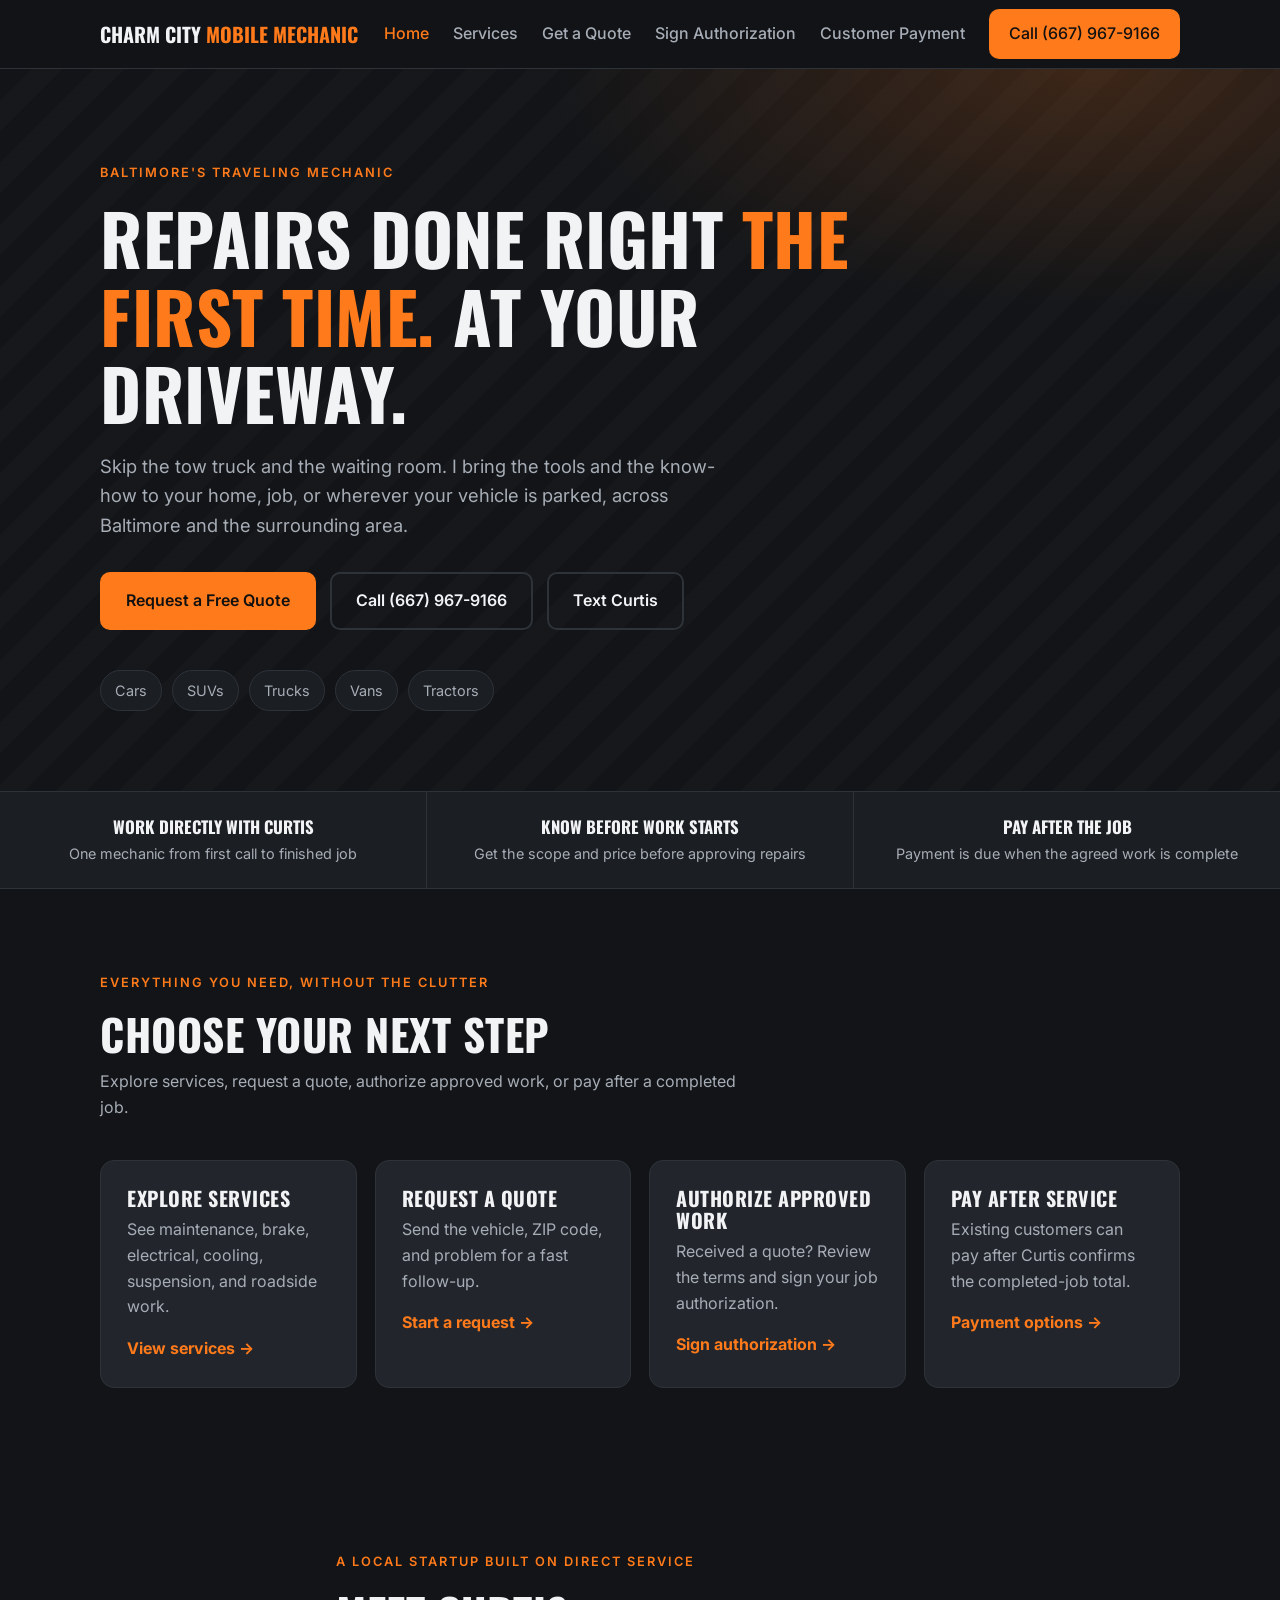
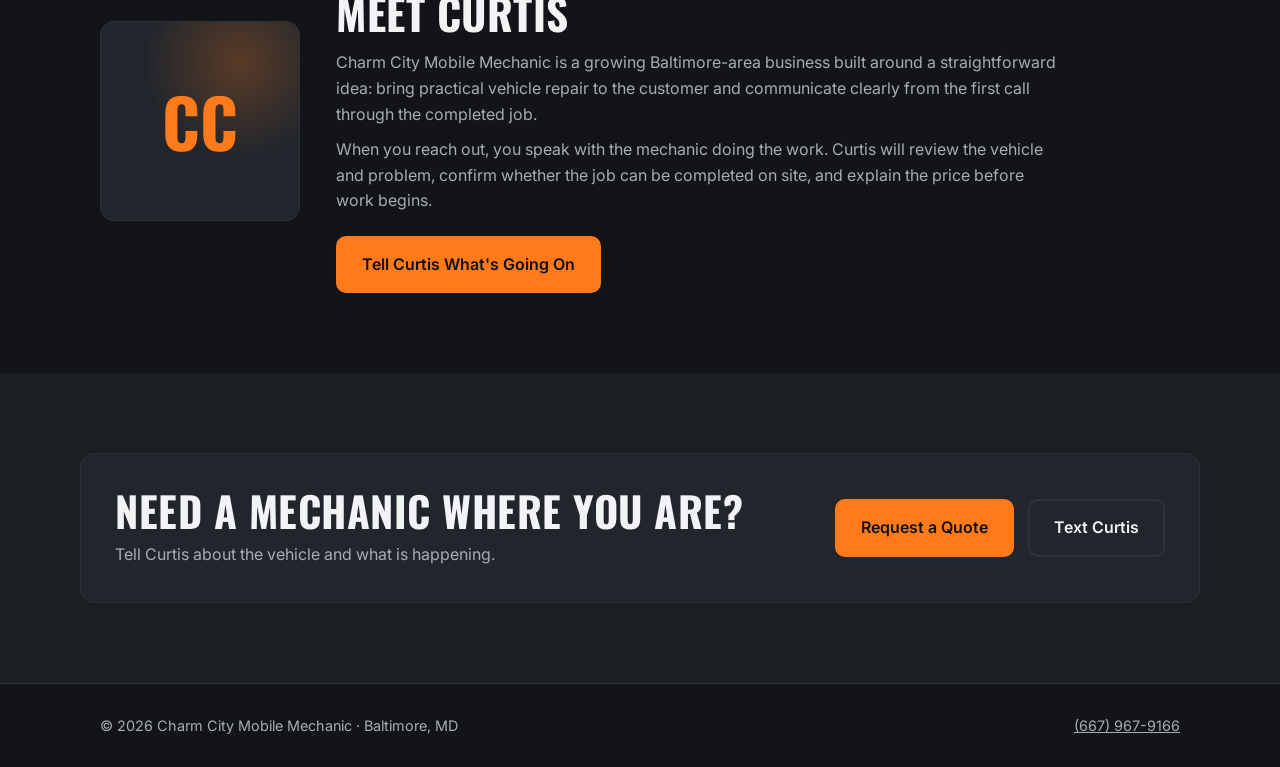
==== commit 8379002a: "Switch to focused multi-page website" ====
--- a/index.html
+++ b/index.html
@@ -4,253 +4,44 @@
 <meta charset="utf-8">
 <meta name="viewport" content="width=device-width, initial-scale=1">
 <title>Charm City Mobile Mechanic | Baltimore Mobile Auto Repair</title>
-<meta name="description" content="Mobile mechanic serving Baltimore and surrounding areas. Brakes, oil changes, alternators, AC, suspension and more, done at your home or work. Cars, SUVs, trucks, vans and tractors.">
+<meta name="description" content="Mobile mechanic serving Baltimore and surrounding areas. Straight answers and convenient repairs at your home, work, or parking spot.">
 <link rel="canonical" href="https://getanchoredstudios-pixel.github.io/charm-city-mobile-mechanic/">
 <meta property="og:type" content="website">
 <meta property="og:title" content="Charm City Mobile Mechanic | Baltimore Mobile Auto Repair">
-<meta property="og:description" content="Straight answers and mobile auto repair at your home, job, or parking spot in Baltimore and surrounding areas.">
+<meta property="og:description" content="Mobile mechanic serving Baltimore and surrounding areas. Straight answers and convenient repairs at your home, work, or parking spot.">
 <meta property="og:url" content="https://getanchoredstudios-pixel.github.io/charm-city-mobile-mechanic/">
 <meta name="theme-color" content="#121417">
 <link rel="icon" href="data:image/svg+xml,<svg xmlns=%22http://www.w3.org/2000/svg%22 viewBox=%220 0 64 64%22><rect width=%2264%22 height=%2264%22 rx=%2212%22 fill=%22%23121417%22/><text x=%2232%22 y=%2244%22 text-anchor=%22middle%22 font-size=%2240%22>🔧</text></svg>">
 <link rel="preconnect" href="https://fonts.googleapis.com">
 <link rel="preconnect" href="https://fonts.gstatic.com" crossorigin>
 <link href="https://fonts.googleapis.com/css2?family=Oswald:wght@500;700&family=Inter:wght@400;500;600&display=swap" rel="stylesheet">
-<style>
-  :root{
-    --bg:#121417; --panel:#1b1e23; --panel2:#22262c; --line:#2e333a;
-    --text:#f2f3f5; --muted:#a7adb6; --accent:#ff7a1a; --accent-dk:#e2650a;
-    --radius:14px;
-  }
-  *{box-sizing:border-box;margin:0;padding:0}
-  html{scroll-behavior:smooth}
-  body{background:var(--bg);color:var(--text);font-family:Inter,system-ui,sans-serif;line-height:1.6}
-  a{color:inherit}
-  .wrap{max-width:1120px;margin:0 auto;padding:0 20px}
-  h1,h2,h3{font-family:Oswald,Impact,sans-serif;text-transform:uppercase;letter-spacing:.5px;line-height:1.1}
-  .btn{display:inline-flex;align-items:center;gap:8px;padding:14px 24px;border-radius:10px;font-weight:600;text-decoration:none;border:2px solid transparent;cursor:pointer;font-size:1rem;transition:.15s}
-  .btn-primary{background:var(--accent);color:#111}
-  .btn-primary:hover{background:var(--accent-dk)}
-  .btn-ghost{background:transparent;border-color:var(--line);color:var(--text)}
-  .btn-ghost:hover{border-color:var(--accent);color:var(--accent)}
-  :focus-visible{outline:3px solid var(--accent);outline-offset:3px}
-  .skip-link{position:fixed;left:12px;top:-80px;z-index:100;background:var(--accent);color:#111;padding:10px 14px;border-radius:8px;font-weight:700}
-  .skip-link:focus{top:12px}
-
-  /* nav */
-  header{position:sticky;top:0;z-index:10;background:rgba(18,20,23,.92);backdrop-filter:blur(8px);border-bottom:1px solid var(--line)}
-  .nav{display:flex;align-items:center;justify-content:space-between;height:68px}
-  .logo{font-family:Oswald,sans-serif;font-weight:700;font-size:1.25rem;text-transform:uppercase;text-decoration:none}
-  .logo span{color:var(--accent)}
-  .nav-links{display:flex;gap:24px;align-items:center}
-  .nav-links > a,.dd-toggle{text-decoration:none;color:var(--muted);font-weight:500}
-  .dd-toggle{background:none;border:0;font:inherit;cursor:pointer;padding:0}
-  .nav-links > a.btn{color:#111}
-  .nav-links > a:hover,.dd-toggle:hover{color:var(--text)}
-  .nav-links .btn{padding:10px 18px;color:#111}
-  .dd{position:relative}
-  .dd-toggle::after{content:"";display:inline-block;margin-left:6px;border:5px solid transparent;border-top-color:currentColor;transform:translateY(3px)}
-  .dd-menu{position:absolute;top:calc(100% + 14px);left:-16px;min-width:240px;background:var(--panel2);border:1px solid var(--line);border-radius:12px;padding:8px;display:none;box-shadow:0 12px 30px rgba(0,0,0,.4)}
-  .dd-menu::before{content:"";position:absolute;top:-16px;left:0;right:0;height:16px}
-  .dd:hover .dd-menu,.dd.open .dd-menu{display:block}
-  .dd-menu a{display:block;padding:10px 12px;border-radius:8px;text-decoration:none;color:var(--text)}
-  .dd-menu a:hover{background:rgba(255,122,26,.12);color:var(--accent)}
-  .burger{display:none;background:none;border:1px solid var(--line);color:var(--text);border-radius:8px;width:44px;height:40px;font-size:1.3rem;cursor:pointer}
-  @media(max-width:760px){
-    .burger{display:block}
-    .nav-links{display:none;position:absolute;top:68px;left:0;right:0;background:var(--bg);border-bottom:1px solid var(--line);flex-direction:column;align-items:stretch;gap:0;padding:8px 20px 20px}
-    .nav-links.open{display:flex}
-    .nav-links > a:not(.btn),.dd-toggle{padding:14px 0;border-bottom:1px solid var(--line);text-align:left;width:100%}
-    .dd-menu{position:static;display:none;box-shadow:none;border:0;background:none;padding:0 0 8px 12px;min-width:0}
-    .dd:hover .dd-menu{display:none}
-    .dd.open .dd-menu{display:block}
-    .nav-links .btn{margin-top:14px;justify-content:center}
-  }
-
-  /* pay */
-  .pay-grid{display:grid;grid-template-columns:repeat(auto-fit,minmax(250px,1fr));gap:18px}
-  .pay-card{background:var(--panel2);border:1px solid var(--line);border-radius:var(--radius);padding:26px;display:flex;flex-direction:column;gap:10px}
-  .pay-card h3{font-size:1.3rem}
-  .pay-card p{color:var(--muted);flex:1}
-  .pay-card .handle{font-weight:600;font-size:1.1rem;color:var(--text);word-break:break-word}
-  .pay-card .btn{justify-content:center;margin-top:6px}
-  .copy{background:var(--bg);border:1px solid var(--line);color:var(--text)}
-
-  /* hero */
-  .hero{padding:90px 0 80px;background:
-     radial-gradient(900px 400px at 85% 0%,rgba(255,122,26,.18),transparent 60%),
-     repeating-linear-gradient(135deg,transparent 0 22px,rgba(255,255,255,.015) 22px 44px)}
-  .eyebrow{display:inline-block;color:var(--accent);font-weight:600;letter-spacing:2px;text-transform:uppercase;font-size:.8rem;margin-bottom:16px}
-  .hero h1{font-size:clamp(2.4rem,6vw,4.4rem);max-width:820px}
-  .hero h1 em{font-style:normal;color:var(--accent)}
-  .hero p{color:var(--muted);font-size:1.15rem;max-width:620px;margin:20px 0 32px}
-  .hero-ctas{display:flex;gap:14px;flex-wrap:wrap}
-  .chips{display:flex;gap:10px;flex-wrap:wrap;margin-top:40px}
-  .chip{background:var(--panel);border:1px solid var(--line);padding:8px 14px;border-radius:999px;font-size:.9rem;color:var(--muted)}
-  .trust-strip{display:grid;grid-template-columns:repeat(3,1fr);gap:1px;background:var(--line);border-top:1px solid var(--line);border-bottom:1px solid var(--line)}
-  .trust-item{background:var(--panel);padding:22px 20px;text-align:center}
-  .trust-item strong{display:block;font-family:Oswald,sans-serif;text-transform:uppercase;font-size:1.05rem}
-  .trust-item span{color:var(--muted);font-size:.9rem}
-  @media(max-width:700px){.trust-strip{grid-template-columns:1fr}.trust-item{padding:15px 20px}}
-
-  section{padding:80px 0;scroll-margin-top:68px}
-  .section-head{max-width:640px;margin-bottom:40px}
-  .section-head h2{font-size:clamp(1.9rem,4vw,2.7rem);margin-bottom:12px}
-  .section-head p{color:var(--muted)}
-  .alt{background:var(--panel)}
-
-  /* services */
-  .grid{display:grid;grid-template-columns:repeat(auto-fit,minmax(300px,1fr));gap:18px}
-  .card{scroll-margin-top:90px;background:var(--panel2);border:1px solid var(--line);border-radius:var(--radius);padding:26px}
-  .card h3{font-size:1.25rem;margin-bottom:14px;display:flex;align-items:center;gap:10px}
-  .card h3 .ic{width:34px;height:34px;border-radius:8px;background:rgba(255,122,26,.14);color:var(--accent);display:grid;place-items:center;font-size:1rem}
-  .card ul{list-style:none;display:grid;gap:6px}
-  .card li{color:var(--muted);padding-left:18px;position:relative}
-  .card li::before{content:"";position:absolute;left:0;top:.65em;width:7px;height:7px;background:var(--accent);border-radius:2px}
-  .note{margin-top:22px;color:var(--muted);font-size:.95rem}
-
-  /* steps */
-  .steps{display:grid;grid-template-columns:repeat(auto-fit,minmax(220px,1fr));gap:18px;counter-reset:s}
-  .step{background:var(--bg);border:1px solid var(--line);border-radius:var(--radius);padding:26px;counter-increment:s}
-  .step::before{content:counter(s,decimal-leading-zero);font-family:Oswald,sans-serif;font-size:2.2rem;color:var(--accent);display:block;margin-bottom:8px}
-  .step h3{font-size:1.15rem;margin-bottom:6px}
-  .step p{color:var(--muted)}
-
-  /* promise */
-  .promise{display:grid;grid-template-columns:1.1fr 1fr;gap:40px;align-items:center}
-  .promise blockquote{font-family:Oswald,sans-serif;text-transform:uppercase;font-size:clamp(1.8rem,4vw,2.8rem);line-height:1.15;border-left:6px solid var(--accent);padding-left:24px}
-  .promise ul{list-style:none;display:grid;gap:14px}
-  .promise li{background:var(--panel2);border:1px solid var(--line);border-radius:12px;padding:16px 18px}
-  .promise li strong{display:block;margin-bottom:2px}
-  .promise li span{color:var(--muted);font-size:.95rem}
-  @media(max-width:820px){.promise{grid-template-columns:1fr}}
-  .founder{display:grid;grid-template-columns:200px 1fr;gap:36px;align-items:center}
-  .founder-mark{aspect-ratio:1;border:1px solid var(--line);border-radius:var(--radius);display:grid;place-items:center;background:radial-gradient(circle at 70% 20%,rgba(255,122,26,.25),transparent 45%),var(--panel2);font:700 4.2rem Oswald,sans-serif;color:var(--accent)}
-  .founder h2{font-size:clamp(1.9rem,4vw,2.7rem);margin-bottom:14px}
-  .founder p{color:var(--muted);margin-top:10px;max-width:720px}
-  @media(max-width:650px){.founder{grid-template-columns:1fr}.founder-mark{width:130px}}
-  .faq{display:grid;gap:12px;max-width:820px}
-  details{background:var(--panel2);border:1px solid var(--line);border-radius:12px;padding:0 18px}
-  summary{cursor:pointer;font-weight:700;padding:17px 30px 17px 0}
-  details p{color:var(--muted);padding:0 0 18px}
-
-  /* service authorization */
-  .authorization{display:grid;grid-template-columns:.8fr 1.5fr;gap:40px;align-items:start}
-  .auth-intro{position:sticky;top:96px}
-  .auth-intro h2{font-size:clamp(1.9rem,4vw,2.7rem);margin-bottom:14px}
-  .auth-intro p{color:var(--muted);margin-bottom:12px}
-  .auth-badge{display:inline-block;background:rgba(255,122,26,.12);border:1px solid rgba(255,122,26,.35);color:var(--accent);padding:7px 11px;border-radius:8px;font-weight:700;font-size:.82rem;margin-bottom:18px}
-  .legal-card{background:var(--panel2);border:1px solid var(--line);border-radius:var(--radius);padding:28px;display:grid;gap:20px}
-  .legal-card h3{font-size:1.2rem;margin-bottom:8px}
-  .legal-card p,.legal-card li{color:var(--muted);font-size:.92rem}
-  .legal-card ul{padding-left:20px;display:grid;gap:8px}
-  .customer-rights{border:3px solid var(--accent);background:var(--bg);border-radius:12px;padding:20px}
-  .customer-rights h3{color:var(--accent);font-size:1.35rem;margin-bottom:10px}
-  .customer-rights p,.customer-rights li{color:var(--text)}
-  .notice-box{border-left:4px solid var(--accent);padding:14px 16px;background:var(--bg)}
-  .checkline{display:grid;grid-template-columns:22px 1fr;gap:10px;align-items:start;padding:14px;background:var(--bg);border:1px solid var(--line);border-radius:10px}
-  .checkline input{width:20px;height:20px;margin-top:2px;accent-color:var(--accent)}
-  .checkline label{margin:0;font-size:.9rem}
-  .signature-input{font-family:"Segoe Script","Brush Script MT",cursive;font-size:1.35rem}
-  .auth-actions{display:flex;gap:12px;flex-wrap:wrap}
-  .auth-version{color:var(--muted);font-size:.75rem;text-align:right}
-  @media(max-width:900px){.authorization{grid-template-columns:1fr}.auth-intro{position:static}}
-
-  /* payment strip */
-  .pay{display:flex;flex-wrap:wrap;gap:12px;align-items:center;justify-content:space-between;background:var(--panel2);border:1px solid var(--line);border-radius:var(--radius);padding:22px 26px;margin-top:40px}
-  .pay-list{display:flex;gap:10px;flex-wrap:wrap}
-  .pay-list span{background:var(--bg);border:1px solid var(--line);padding:6px 14px;border-radius:8px;font-weight:600}
-
-  /* form */
-  .quote{display:grid;grid-template-columns:1fr 1.4fr;gap:40px}
-  @media(max-width:900px){.quote{grid-template-columns:1fr}}
-  .contact-box{display:grid;gap:14px;align-content:start}
-  .contact-item{background:var(--panel2);border:1px solid var(--line);border-radius:12px;padding:18px}
-  .contact-item small{color:var(--muted);text-transform:uppercase;letter-spacing:1px;font-size:.75rem}
-  .contact-item a,.contact-item div{display:block;font-size:1.15rem;font-weight:600;text-decoration:none;margin-top:2px;word-break:break-word}
-  form{background:var(--panel2);border:1px solid var(--line);border-radius:var(--radius);padding:28px;display:grid;gap:16px}
-  .row{display:grid;grid-template-columns:1fr 1fr;gap:16px}
-  @media(max-width:560px){.row{grid-template-columns:1fr}}
-  label{display:block;font-weight:500;font-size:.92rem;margin-bottom:6px}
-  input,select,textarea{width:100%;background:var(--bg);border:1px solid var(--line);color:var(--text);border-radius:10px;padding:12px 14px;font:inherit}
-  input:focus,select:focus,textarea:focus{outline:none;border-color:var(--accent)}
-  textarea{min-height:120px;resize:vertical}
-  .hp{position:absolute;left:-9999px}
-  .form-msg{display:none;padding:14px 16px;border-radius:10px;font-weight:500}
-  .form-msg.ok{display:block;background:rgba(46,204,113,.12);border:1px solid rgba(46,204,113,.4)}
-  .form-msg.err{display:block;background:rgba(231,76,60,.12);border:1px solid rgba(231,76,60,.4)}
-  .form-note{color:var(--muted);font-size:.85rem}
-
-  footer{border-top:1px solid var(--line);padding:30px 0;color:var(--muted);font-size:.9rem}
-  footer .wrap{display:flex;justify-content:space-between;flex-wrap:wrap;gap:10px}
-
-  /* mobile sticky call bar */
-  .callbar{display:none}
-  @media(max-width:760px){
-    .callbar{display:grid;grid-template-columns:repeat(3,1fr);position:fixed;bottom:0;left:0;right:0;z-index:20}
-    .callbar a{padding:16px 8px;text-align:center;font-weight:700;font-size:.9rem;text-decoration:none}
-    .callbar a:first-child{background:var(--accent);color:#111}
-    .callbar a:nth-child(2){background:#20242a}
-    .callbar a:last-child{background:#2a2f36}
-    body{padding-bottom:56px}
-  }
-  @media(prefers-reduced-motion:reduce){html{scroll-behavior:auto}.btn{transition:none}}
-  @media print{
-    body>*{display:none!important}
-    body>main{display:block!important}
-    main>*{display:none!important}
-    #authorization{display:block!important}
-    header,.callbar,.auth-intro,.auth-actions,footer{display:none!important}
-    body{background:#fff;color:#111;padding:0}
-    #authorization{padding:0;background:#fff}
-    #authorization .wrap{max-width:none;padding:0;display:block}
-    .legal-card{border:0;background:#fff;color:#111;padding:0}
-    .legal-card p,.legal-card li,.form-note,.auth-version{color:#222}
-    .customer-rights,.notice-box,.checkline,input,textarea,select{background:#fff!important;color:#111!important;border-color:#444!important}
-    .form-msg{display:none!important}
-  }
-</style>
-<script type="application/ld+json">
-{"@context":"https://schema.org","@type":"AutoRepair","name":"Charm City Mobile Mechanic","url":"https://getanchoredstudios-pixel.github.io/charm-city-mobile-mechanic/","telephone":"+1-667-967-9166","email":"charmcitymechanic@gmail.com","areaServed":"Baltimore and surrounding areas","description":"Mobile auto repair for cars, SUVs, trucks, vans and tractors in Baltimore and surrounding areas.","paymentAccepted":"Cash, Zelle, Cash App"}
-</script>
+<link rel="stylesheet" href="styles.css">
+<script type="application/ld+json">{"@context":"https://schema.org","@type":"AutoRepair","name":"Charm City Mobile Mechanic","url":"https://getanchoredstudios-pixel.github.io/charm-city-mobile-mechanic/","telephone":"+1-667-967-9166","email":"charmcitymechanic@gmail.com","areaServed":"Baltimore and surrounding areas","description":"Mobile auto repair for cars, SUVs, trucks, vans and tractors in Baltimore and surrounding areas.","paymentAccepted":"Cash, Zelle, Cash App"}</script>
 </head>
 <body>
-
-<a class="skip-link" href="#top">Skip to main content</a>
-
+<a class="skip-link" href="#main-content">Skip to main content</a>
 <header>
   <div class="wrap nav">
-    <a href="#top" class="logo">Charm City <span>Mobile Mechanic</span></a>
+    <a href="index.html" class="logo">Charm City <span>Mobile Mechanic</span></a>
     <button class="burger" id="burger" aria-label="Open menu" aria-expanded="false">&#9776;</button>
-    <nav class="nav-links" id="navLinks">
-      <div class="dd" id="servicesDD">
-        <button class="dd-toggle" aria-expanded="false">Services</button>
-        <div class="dd-menu">
-          <a href="#svc-maintenance">Maintenance</a>
-          <a href="#svc-brakes">Brakes</a>
-          <a href="#svc-engine">Engine &amp; Electrical</a>
-          <a href="#svc-cooling">Cooling &amp; A/C</a>
-          <a href="#svc-suspension">Suspension &amp; Steering</a>
-          <a href="#svc-roadside">Roadside &amp; Extras</a>
-          <a href="#services">View all services</a>
-        </div>
-      </div>
-      <a href="#how">How It Works</a>
-      <a href="#about">Meet Curtis</a>
-      <a href="#quote">Get a Quote</a>
-      <a href="#authorization">Sign Authorization</a>
+    <nav class="nav-links" id="navLinks" aria-label="Main navigation">
+      <a href="index.html" aria-current="page">Home</a>
+      <a href="services.html">Services</a>
+      <a href="quote.html">Get a Quote</a>
+      <a href="authorization.html">Sign Authorization</a>
+      <a href="payment.html">Customer Payment</a>
       <a href="tel:+16679679166" class="btn btn-primary">Call (667) 967-9166</a>
     </nav>
   </div>
 </header>
-
-<main id="top">
-  <section class="hero">
+<main id="main-content">
+<section class="hero">
     <div class="wrap">
       <span class="eyebrow">Baltimore's traveling mechanic</span>
       <h1>Repairs done right <em>the first time.</em> At your driveway.</h1>
       <p>Skip the tow truck and the waiting room. I bring the tools and the know-how to your home, job, or wherever your vehicle is parked, across Baltimore and the surrounding area.</p>
       <div class="hero-ctas">
-        <a href="#quote" class="btn btn-primary">Request a Free Quote</a>
+        <a href="quote.html" class="btn btn-primary">Request a Free Quote</a>
         <a href="tel:+16679679166" class="btn btn-ghost">Call (667) 967-9166</a>
         <a href="sms:+16679679166" class="btn btn-ghost">Text Curtis</a>
       </div>
@@ -259,94 +50,18 @@
       </div>
     </div>
   </section>
-
-  <div class="trust-strip" aria-label="What to expect">
+<div class="trust-strip" aria-label="What to expect">
     <div class="trust-item"><strong>Work directly with Curtis</strong><span>One mechanic from first call to finished job</span></div>
     <div class="trust-item"><strong>Know before work starts</strong><span>Get the scope and price before approving repairs</span></div>
     <div class="trust-item"><strong>Pay after the job</strong><span>Payment is due when the agreed work is complete</span></div>
   </div>
-
-  <section id="services" class="alt">
-    <div class="wrap">
-      <div class="section-head">
-        <h2>What I Fix</h2>
-        <p>From routine maintenance to the repairs most people assume need a shop. If it's on this list, I can handle it on site.</p>
-      </div>
-      <div class="grid">
-        <div class="card" id="svc-maintenance">
-          <h3><span class="ic">&#9881;</span>Maintenance</h3>
-          <ul>
-            <li>Oil changes</li><li>Air filter replacement</li><li>Fuel filters</li><li>Spark plugs &amp; wires</li><li>Wiper replacement</li><li>Headlights, lights &amp; bulbs</li>
-          </ul>
-        </div>
-        <div class="card" id="svc-brakes">
-          <h3><span class="ic">&#9673;</span>Brakes</h3>
-          <ul>
-            <li>Brake pads &amp; rotors</li><li>Brake calipers</li><li>Parking brake repair</li>
-          </ul>
-        </div>
-        <div class="card" id="svc-engine">
-          <h3><span class="ic">&#9889;</span>Engine &amp; Electrical</h3>
-          <ul>
-            <li>Electrical diagnostics</li><li>Alternators</li><li>Starters</li><li>Ignition coils</li><li>Oxygen sensors</li><li>Fuel pumps &amp; fuel lines</li><li>Valve cover gaskets</li>
-          </ul>
-        </div>
-        <div class="card" id="svc-cooling">
-          <h3><span class="ic">&#10052;</span>Cooling &amp; A/C</h3>
-          <ul>
-            <li>A/C repair</li><li>Radiators</li><li>Radiator hoses</li><li>Blower fan motors</li><li>Vent actuators</li>
-          </ul>
-        </div>
-        <div class="card" id="svc-suspension">
-          <h3><span class="ic">&#8645;</span>Suspension &amp; Steering</h3>
-          <ul>
-            <li>Suspension repair</li><li>Ball joints</li><li>Upper &amp; lower control arms</li><li>Tie rod ends</li><li>CV axles</li>
-          </ul>
-        </div>
-        <div class="card" id="svc-roadside">
-          <h3><span class="ic">&#128273;</span>Roadside &amp; Extras</h3>
-          <ul>
-            <li>Lockouts</li><li>Spare tire changes</li><li>Mirror replacement</li>
-          </ul>
-        </div>
-      </div>
-      <p class="note">Don't see your issue? Describe it in the quote form and I'll let you know if I can take care of it.</p>
-    </div>
-  </section>
-
-  <section id="how">
-    <div class="wrap">
-      <div class="section-head">
-        <h2>How It Works</h2>
-        <p>A simple process, with no waiting room and no tow when the job can be handled on site.</p>
-      </div>
-      <div class="steps">
-        <div class="step"><h3>Tell me what's up</h3><p>Send the quote form or call/text with your vehicle and the problem.</p></div>
-        <div class="step"><h3>Get your quote</h3><p>I'll get back to you with a price and a time that works for you.</p></div>
-        <div class="step"><h3>I come to you</h3><p>Home, work, or parking lot. I show up with the parts and tools.</p></div>
-        <div class="step"><h3>Back on the road</h3><p>Pay once the job's done. Cash, Zelle, or Cash App.</p></div>
-      </div>
-    </div>
-  </section>
-
-  <section class="alt">
-    <div class="wrap">
-      <div class="promise">
-        <blockquote>Let's get it done right the first time.</blockquote>
-        <ul>
-          <li><strong>Careful diagnosis</strong><span>Get a clear explanation of the problem and the recommended repair.</span></li>
-          <li><strong>One mechanic, start to finish</strong><span>You talk to the person actually doing the work.</span></li>
-          <li><strong>Straight answers</strong><span>You'll know what's wrong and what it costs before any work starts.</span></li>
-        </ul>
-      </div>
-      <div class="pay">
-        <strong>Payment accepted</strong>
-        <div class="pay-list"><span>Cash</span><span>Zelle</span><span>Cash App</span></div>
-      </div>
-    </div>
-  </section>
-
-  <section id="about">
+<section><div class="wrap"><div class="section-head"><span class="eyebrow">Everything you need, without the clutter</span><h2>Choose Your Next Step</h2><p>Explore services, request a quote, authorize approved work, or pay after a completed job.</p></div><div class="link-grid">
+<a class="link-card" href="services.html"><h3>Explore Services</h3><p>See maintenance, brake, electrical, cooling, suspension, and roadside work.</p><span class="arrow">View services →</span></a>
+<a class="link-card" href="quote.html"><h3>Request a Quote</h3><p>Send the vehicle, ZIP code, and problem for a fast follow-up.</p><span class="arrow">Start a request →</span></a>
+<a class="link-card" href="authorization.html"><h3>Authorize Approved Work</h3><p>Received a quote? Review the terms and sign your job authorization.</p><span class="arrow">Sign authorization →</span></a>
+<a class="link-card" href="payment.html"><h3>Pay After Service</h3><p>Existing customers can pay after Curtis confirms the completed-job total.</p><span class="arrow">Payment options →</span></a>
+</div></div></section>
+<section id="about">
     <div class="wrap founder">
       <div class="founder-mark" aria-hidden="true">CC</div>
       <div>
@@ -354,334 +69,14 @@
         <h2>Meet Curtis</h2>
         <p>Charm City Mobile Mechanic is a growing Baltimore-area business built around a straightforward idea: bring practical vehicle repair to the customer and communicate clearly from the first call through the completed job.</p>
         <p>When you reach out, you speak with the mechanic doing the work. Curtis will review the vehicle and problem, confirm whether the job can be completed on site, and explain the price before work begins.</p>
-        <a href="#quote" class="btn btn-primary" style="margin-top:22px">Tell Curtis What's Going On</a>
+        <a href="quote.html" class="btn btn-primary" style="margin-top:22px">Tell Curtis What's Going On</a>
       </div>
     </div>
   </section>
-
-  <section id="quote">
-    <div class="wrap">
-      <div class="section-head">
-        <h2>Request a Quote</h2>
-        <p>Share the basics and I'll follow up to confirm availability and next steps. Need help fast? Call or text.</p>
-      </div>
-      <div class="quote">
-        <div class="contact-box">
-          <div class="contact-item"><small>Call or text</small><a href="tel:+16679679166">(667) 967-9166</a></div>
-          <div class="contact-item"><small>Email</small><a href="mailto:charmcitymechanic@gmail.com">charmcitymechanic@gmail.com</a></div>
-          <div class="contact-item"><small>Service area</small><div>Baltimore &amp; surrounding areas — send your ZIP to confirm</div></div>
-          <div class="contact-item"><small>Vehicles</small><div>Cars, SUVs, trucks, vans &amp; tractors</div></div>
-        </div>
-
-        <form id="quoteForm" action="https://formspree.io/f/mdekjyda" method="POST">
-          <input type="hidden" name="_subject" value="New quote request: Charm City Mobile Mechanic">
-          <input type="text" name="_gotcha" class="hp" tabindex="-1" autocomplete="off">
-
-          <div class="row">
-            <div><label for="name">Full name *</label><input id="name" name="name" autocomplete="name" required></div>
-            <div><label for="phone">Phone *</label><input id="phone" name="phone" type="tel" autocomplete="tel" inputmode="tel" required></div>
-          </div>
-          <div class="row">
-            <div><label for="location">Vehicle ZIP code *</label><input id="location" name="location" autocomplete="postal-code" inputmode="numeric" placeholder="e.g. 21201" required></div>
-            <div><label for="vehicle">Year / make / model *</label><input id="vehicle" name="vehicle" autocomplete="off" placeholder="e.g. 2014 Ford F-150" required></div>
-          </div>
-          <div>
-            <label for="service">Service needed *</label>
-            <select id="service" name="service" required>
-              <option value="">Select one</option>
-              <option>Oil change / maintenance</option>
-              <option>Brakes</option>
-              <option>Engine / electrical</option>
-              <option>Cooling / A/C</option>
-              <option>Suspension / steering</option>
-              <option>Lockout / spare tire</option>
-              <option>Not sure, need a diagnosis</option>
-              <option>Something else</option>
-            </select>
-          </div>
-          <div><label for="details">What's going on? *</label><textarea id="details" name="details" placeholder="Noises, warning lights, when it started, and when you need help." required></textarea></div>
-
-          <button type="submit" class="btn btn-primary">Send My Request</button>
-          <p class="form-note">Your ZIP is enough for the first message. Share the exact address only after confirming the appointment. By submitting, you agree to be contacted about this request.</p>
-          <div id="formMsg" class="form-msg" role="status"></div>
-        </form>
-      </div>
-    </div>
-  </section>
-
-  <section id="authorization" class="alt">
-    <div class="wrap authorization">
-      <div class="auth-intro">
-        <span class="auth-badge">Complete only after receiving your quote</span>
-        <h2>Service Authorization &amp; Risk Acknowledgment</h2>
-        <p>This form connects your approval to a specific vehicle, quote, price, and scope of work. Review every term before signing.</p>
-        <p>You may ask questions, request a paper form, or decline electronic signing by calling or texting <a href="tel:+16679679166">(667) 967-9166</a>.</p>
-        <button class="btn btn-ghost" id="printAuthorization" type="button">Print / Save a Copy</button>
-      </div>
-
-      <form id="authorizationForm" class="legal-card" action="https://formspree.io/f/mdekjyda" method="POST">
-        <input type="hidden" name="_subject" value="SIGNED service authorization: Charm City Mobile Mechanic">
-        <input type="hidden" name="document_version" value="Service Authorization v1.0 — September 30, 2026">
-        <input type="hidden" name="signed_at" id="signedAt">
-        <input type="hidden" name="record_summary" id="recordSummary">
-        <input type="text" name="_gotcha" class="hp" tabindex="-1" autocomplete="off">
-
-        <div>
-          <h3>Customer and job</h3>
-          <div class="row">
-            <div><label for="authName">Customer legal name *</label><input id="authName" name="customer_name" autocomplete="name" required></div>
-            <div><label for="authEmail">Email for your record *</label><input id="authEmail" name="customer_email" type="email" autocomplete="email" required></div>
-          </div>
-          <div class="row">
-            <div><label for="authPhone">Phone *</label><input id="authPhone" name="customer_phone" type="tel" autocomplete="tel" inputmode="tel" required></div>
-            <div><label for="quoteNumber">Quote / job number *</label><input id="quoteNumber" name="quote_number" placeholder="Provided by Curtis" required></div>
-          </div>
-          <div class="row">
-            <div><label for="authVehicle">Vehicle year / make / model *</label><input id="authVehicle" name="vehicle" required></div>
-            <div><label for="authVin">VIN or license plate *</label><input id="authVin" name="vin_or_plate" autocomplete="off" required></div>
-          </div>
-          <div><label for="serviceLocation">Service location *</label><input id="serviceLocation" name="service_location" autocomplete="street-address" required></div>
-          <div><label for="authorizedWork">Work being authorized *</label><textarea id="authorizedWork" name="authorized_work" placeholder="Use the work description from your quote." required></textarea></div>
-          <div class="row">
-            <div><label for="partsEstimate">Estimated parts *</label><input id="partsEstimate" name="parts_estimate" inputmode="decimal" placeholder="$0.00" required></div>
-            <div><label for="laborEstimate">Estimated labor *</label><input id="laborEstimate" name="labor_estimate" inputmode="decimal" placeholder="$0.00" required></div>
-          </div>
-          <div class="row">
-            <div><label for="surchargeEstimate">Estimated surcharge</label><input id="surchargeEstimate" name="surcharge_estimate" inputmode="decimal" placeholder="$0.00 or None"></div>
-            <div><label for="totalEstimate">Estimated total *</label><input id="totalEstimate" name="estimated_total" inputmode="decimal" placeholder="$0.00" required></div>
-          </div>
-          <div><label for="completionEstimate">Estimated completion date *</label><input id="completionEstimate" name="estimated_completion" type="date" required></div>
-        </div>
-
-        <div>
-          <h3>Authorization and responsibility</h3>
-          <ul>
-            <li>I confirm that I own the vehicle or have authority from its owner to approve the work.</li>
-            <li>I authorize only the work and estimated amount identified above. Additional work or charges require my separate approval.</li>
-            <li>I will provide a lawful, reasonably level, and safe service location with adequate clearance, and will disclose known hazards, vehicle modifications, prior damage, and relevant repair history.</li>
-            <li>I authorize reasonable vehicle movement and a road test when reasonably necessary to diagnose or verify the authorized repair.</li>
-            <li>I understand diagnosis and repair may reveal additional or preexisting problems. I am responsible for loss or damage arising from inaccurate information, undisclosed conditions, customer-supplied parts, unsafe premises, or events outside the mechanic's reasonable control.</li>
-            <li>To the extent permitted by Maryland law, Charm City Mobile Mechanic is not responsible for incidental or consequential loss caused solely by a preexisting defect, an undisclosed condition, or my failure to follow post-service instructions. Nothing here releases liability for gross negligence, willful misconduct, or any responsibility that cannot legally be waived.</li>
-          </ul>
-        </div>
-
-        <div class="notice-box">
-          <h3>Manufacturer Special Policy Adjustment Programs</h3>
-          <p>Federal law requires manufacturers to furnish the National Highway Traffic Safety Administration (N.H.T.S.A.) with bulletins describing any defects in their vehicles. You may obtain copies of these bulletins from either the manufacturer or N.H.T.S.A. In addition, certain consumer publications or organizations publish this information, which may be available for a fee or for free.</p>
-        </div>
-
-        <div class="checkline">
-          <input id="rightsConsent" name="customer_rights_acknowledged" value="Yes" type="checkbox" required>
-          <label for="rightsConsent">I have reviewed the scope, estimate, notices, and limited-liability terms above, had an opportunity to ask questions, and authorize the described work. *</label>
-        </div>
-
-        <div class="checkline">
-          <input id="electronicConsent" name="electronic_records_consent" value="Yes" type="checkbox" required>
-          <label for="electronicConsent"><strong>Separate consent to electronic records and signature:</strong> I agree to conduct this transaction electronically. I can view this HTML form and print or save it as a PDF using my browser. This consent applies only to this service authorization. I may withdraw before submitting or request a paper copy at no charge by calling, texting, or emailing Charm City Mobile Mechanic. *</label>
-        </div>
-
-        <div class="customer-rights">
-          <h3>Customer's Rights</h3>
-          <ul>
-            <li>You may request a written estimate for repairs costing more than $50.</li>
-            <li>You may not be charged more than 10% above a written estimate without your consent.</li>
-            <li>You are entitled to the return of replaced parts unless the parts must be returned to the manufacturer under a warranty agreement.</li>
-            <li>You may not be charged for repairs you did not originally authorize unless you later consent to them.</li>
-          </ul>
-          <p style="margin-top:12px">Because service is performed at a customer-approved location rather than a traditional shop, ask Curtis about responsibility for the vehicle during service and the extent of applicable insurance coverage.</p>
-        </div>
-
-        <div class="row">
-          <div><label for="signatureName">Type your full legal name as your signature *</label><input class="signature-input" id="signatureName" name="electronic_signature" autocomplete="name" required></div>
-          <div><label for="signatureDate">Signature date *</label><input id="signatureDate" name="signature_date" type="date" required></div>
-        </div>
-        <div class="checkline">
-          <input id="signatureIntent" name="signature_intent" value="Yes" type="checkbox" required>
-          <label for="signatureIntent">By checking this box and selecting “Sign and Submit,” I intend my typed name to be my electronic signature on this authorization. *</label>
-        </div>
-
-        <div class="auth-actions">
-          <button type="submit" class="btn btn-primary">Sign and Submit</button>
-          <button type="button" class="btn btn-ghost" id="printAuthorizationBottom">Print / Save Before Signing</button>
-        </div>
-        <p class="form-note">Keep a copy for your records. The signed submission is sent to Charm City Mobile Mechanic. This website form is a practical business document and should be reviewed by a Maryland attorney before relying on it as legal advice.</p>
-        <div id="authorizationMsg" class="form-msg" role="status"></div>
-        <div class="auth-version">Service Authorization v1.0 — September 30, 2026</div>
-      </form>
-    </div>
-  </section>
-
-  <section id="pay" class="alt">
-    <div class="wrap">
-      <div class="section-head">
-        <span class="eyebrow">For existing customers</span>
-        <h2>Payment After Service</h2>
-        <p>Only use this section after Curtis has completed your job and confirmed the amount due. Please include your name in the payment note.</p>
-      </div>
-      <div class="pay-grid">
-        <div class="pay-card" id="payCashApp">
-          <h3>Cash App</h3>
-          <p>Tap to open Cash App and send your payment.</p>
-          <div class="handle" data-pay="cashtag"></div>
-          <a class="btn btn-primary" data-pay-link="cashapp" target="_blank" rel="noopener">Pay with Cash App</a>
-        </div>
-        <div class="pay-card" id="payZelle">
-          <h3>Zelle</h3>
-          <p>Open your bank's app, choose Zelle, and send to:</p>
-          <div class="handle" data-pay="zelle"></div>
-          <button class="btn copy" type="button" data-copy="zelle">Copy Zelle info</button>
-        </div>
-        <div class="pay-card" id="payCard">
-          <h3>Debit / Credit Card</h3>
-          <p>Secure card checkout. Enter the amount from your quote.</p>
-          <div class="handle">Visa &middot; Mastercard &middot; Amex &middot; Discover</div>
-          <a class="btn btn-primary" data-pay-link="card" target="_blank" rel="noopener">Pay with Card</a>
-        </div>
-      </div>
-      <p class="note">Prefer cash? That works too. Pay in person when the job's finished.</p>
-    </div>
-  </section>
-
-  <section id="faq">
-    <div class="wrap">
-      <div class="section-head"><h2>Before You Book</h2><p>Clear answers to common questions from first-time customers.</p></div>
-      <div class="faq">
-        <details><summary>Is the first quote free?</summary><p>Send the quote form or call to describe the problem. Curtis will explain what can be quoted from that information and whether an in-person diagnosis is needed before you commit to work.</p></details>
-        <details><summary>Are there travel or diagnostic fees?</summary><p>Fees depend on the location and the type of diagnosis required. Any applicable charge will be explained before a visit is scheduled.</p></details>
-        <details><summary>What areas do you serve?</summary><p>Charm City Mobile Mechanic serves Baltimore and surrounding areas. Send your ZIP code to confirm availability for your location.</p></details>
-        <details><summary>When do I pay?</summary><p>Payment is due after the agreed work is complete. Do not send payment from this website before Curtis confirms the amount.</p></details>
-        <details><summary>What if my repair needs a shop?</summary><p>Not every repair is a safe fit for mobile service. Curtis will review the problem and let you know whether it can be handled at your location.</p></details>
-      </div>
-    </div>
-  </section>
+<section class="alt"><div class="wrap cta-panel"><div><h2>Need a mechanic where you are?</h2><p>Tell Curtis about the vehicle and what is happening.</p></div><div class="hero-ctas"><a class="btn btn-primary" href="quote.html">Request a Quote</a><a class="btn btn-ghost" href="sms:+16679679166">Text Curtis</a></div></div></section>
 </main>
-
-<footer>
-  <div class="wrap">
-    <span>&copy; <span id="yr"></span> Charm City Mobile Mechanic &middot; Baltimore, MD</span>
-    <a href="tel:+16679679166">(667) 967-9166</a>
-  </div>
-</footer>
-
-<div class="callbar">
-  <a href="tel:+16679679166">Call</a>
-  <a href="sms:+16679679166">Text</a>
-  <a href="#quote">Get a Quote</a>
-</div>
-
-<script>
-  /* ===== PAYMENT SETTINGS: fill these in. Leave one blank ('') to hide that option. ===== */
-  const PAY = {
-    cashtag: '$keys2anotherworld',
-    zelle:   '',   // phone or email registered with Zelle, e.g. '(667) 967-9166'
-    cardLink:''    // Square or Stripe payment link, e.g. 'https://square.link/u/abc123'
-  };
-
-  (function setupPay(){
-    const tag = PAY.cashtag.replace(/^\$/, '');
-    const show = (id, on) => { document.getElementById(id).style.display = on ? '' : 'none'; };
-    show('payCashApp', !!tag);
-    show('payZelle', !!PAY.zelle);
-    show('payCard', !!PAY.cardLink);
-    if (tag) {
-      document.querySelector('[data-pay="cashtag"]').textContent = '$' + tag;
-      document.querySelector('[data-pay-link="cashapp"]').href = 'https://cash.app/$' + encodeURIComponent(tag);
-    }
-    if (PAY.zelle) {
-      document.querySelector('[data-pay="zelle"]').textContent = PAY.zelle;
-      const b = document.querySelector('[data-copy="zelle"]');
-      b.addEventListener('click', async () => {
-        try { await navigator.clipboard.writeText(PAY.zelle); b.textContent = 'Copied!'; }
-        catch { b.textContent = PAY.zelle; }
-        setTimeout(() => b.textContent = 'Copy Zelle info', 2000);
-      });
-    }
-    if (PAY.cardLink) document.querySelector('[data-pay-link="card"]').href = PAY.cardLink;
-    if (!tag && !PAY.zelle && !PAY.cardLink) show("pay", false);
-  })();
-
-  /* nav: dropdown + mobile menu */
-  const burger = document.getElementById('burger'), navLinks = document.getElementById('navLinks'), dd = document.getElementById('servicesDD');
-  burger.addEventListener('click', () => { const o = navLinks.classList.toggle('open'); burger.setAttribute('aria-expanded', o); });
-  dd.querySelector('.dd-toggle').addEventListener('click', (e) => { e.stopPropagation(); const o = dd.classList.toggle('open'); e.currentTarget.setAttribute('aria-expanded', o); });
-  document.addEventListener('click', (e) => { if (!dd.contains(e.target)) dd.classList.remove('open'); });
-  navLinks.querySelectorAll('a').forEach(a => a.addEventListener('click', () => { navLinks.classList.remove('open'); dd.classList.remove('open'); burger.setAttribute('aria-expanded', false); }));
-
-  document.getElementById('yr').textContent = new Date().getFullYear();
-  const form = document.getElementById('quoteForm');
-  const msg = document.getElementById('formMsg');
-  form.addEventListener('submit', async (e) => {
-    e.preventDefault();
-    const btn = form.querySelector('button');
-    btn.disabled = true; btn.textContent = 'Sending...';
-    msg.className = 'form-msg';
-    try {
-      const res = await fetch(form.action, { method: 'POST', body: new FormData(form), headers: { 'Accept': 'application/json' } });
-      if (res.ok) {
-        form.reset();
-        msg.textContent = "Got it! I'll reach out shortly. Need it sooner? Call (667) 967-9166.";
-        msg.classList.add('ok');
-      } else { throw new Error(); }
-    } catch {
-      msg.textContent = "Something went wrong. Please call or text (667) 967-9166 instead.";
-      msg.classList.add('err');
-    }
-    btn.disabled = false; btn.textContent = 'Send My Request';
-  });
-
-  /* service authorization: retainable copy + electronic signature record */
-  const authorizationForm = document.getElementById('authorizationForm');
-  const authorizationMsg = document.getElementById('authorizationMsg');
-  const signatureDate = document.getElementById('signatureDate');
-  const localToday = new Date();
-  localToday.setMinutes(localToday.getMinutes() - localToday.getTimezoneOffset());
-  signatureDate.value = localToday.toISOString().slice(0, 10);
-
-  const printAuthorization = () => window.print();
-  document.getElementById('printAuthorization').addEventListener('click', printAuthorization);
-  document.getElementById('printAuthorizationBottom').addEventListener('click', printAuthorization);
-
-  authorizationForm.addEventListener('submit', async (e) => {
-    e.preventDefault();
-    const customerName = document.getElementById('authName').value.trim();
-    const signatureName = document.getElementById('signatureName').value.trim();
-    if (customerName.toLocaleLowerCase() !== signatureName.toLocaleLowerCase()) {
-      authorizationMsg.textContent = 'Your typed signature must match the customer legal name above.';
-      authorizationMsg.className = 'form-msg err';
-      document.getElementById('signatureName').focus();
-      return;
-    }
-
-    const signedAt = new Date().toISOString();
-    document.getElementById('signedAt').value = signedAt;
-    const data = new FormData(authorizationForm);
-    const summary = [...data.entries()]
-      .filter(([key]) => !key.startsWith('_') && key !== 'record_summary')
-      .map(([key, value]) => `${key}: ${value}`)
-      .join('\n');
-    document.getElementById('recordSummary').value = summary;
-
-    const btn = authorizationForm.querySelector('button[type="submit"]');
-    btn.disabled = true;
-    btn.textContent = 'Submitting signed authorization...';
-    authorizationMsg.className = 'form-msg';
-    try {
-      const res = await fetch(authorizationForm.action, {
-        method: 'POST',
-        body: new FormData(authorizationForm),
-        headers: { 'Accept': 'application/json' }
-      });
-      if (!res.ok) throw new Error();
-      authorizationMsg.textContent = `Signed authorization received at ${new Date(signedAt).toLocaleString()}. Print or save this page now for your records.`;
-      authorizationMsg.className = 'form-msg ok';
-      authorizationForm.querySelectorAll('input, textarea, select, button[type="submit"]').forEach(el => el.disabled = true);
-    } catch {
-      authorizationMsg.textContent = 'The authorization was not submitted. Nothing has been signed. Please try again or call (667) 967-9166 for a paper form.';
-      authorizationMsg.className = 'form-msg err';
-      btn.disabled = false;
-      btn.textContent = 'Sign and Submit';
-    }
-  });
-</script>
+<footer><div class="wrap"><span>&copy; <span id="yr"></span> Charm City Mobile Mechanic &middot; Baltimore, MD</span><a href="tel:+16679679166">(667) 967-9166</a></div></footer>
+<div class="callbar"><a href="tel:+16679679166">Call</a><a href="sms:+16679679166">Text</a><a href="quote.html">Get a Quote</a></div>
+<script src="site.js"></script>
 </body>
 </html>
--- a/styles.css
+++ b/styles.css
@@ -0,0 +1,210 @@
+:root{
+    --bg:#121417; --panel:#1b1e23; --panel2:#22262c; --line:#2e333a;
+    --text:#f2f3f5; --muted:#a7adb6; --accent:#ff7a1a; --accent-dk:#e2650a;
+    --radius:14px;
+  }
+  *{box-sizing:border-box;margin:0;padding:0}
+  html{scroll-behavior:smooth}
+  body{background:var(--bg);color:var(--text);font-family:Inter,system-ui,sans-serif;line-height:1.6}
+  a{color:inherit}
+  .wrap{max-width:1120px;margin:0 auto;padding:0 20px}
+  h1,h2,h3{font-family:Oswald,Impact,sans-serif;text-transform:uppercase;letter-spacing:.5px;line-height:1.1}
+  .btn{display:inline-flex;align-items:center;gap:8px;padding:14px 24px;border-radius:10px;font-weight:600;text-decoration:none;border:2px solid transparent;cursor:pointer;font-size:1rem;transition:.15s}
+  .btn-primary{background:var(--accent);color:#111}
+  .btn-primary:hover{background:var(--accent-dk)}
+  .btn-ghost{background:transparent;border-color:var(--line);color:var(--text)}
+  .btn-ghost:hover{border-color:var(--accent);color:var(--accent)}
+  :focus-visible{outline:3px solid var(--accent);outline-offset:3px}
+  .skip-link{position:fixed;left:12px;top:-80px;z-index:100;background:var(--accent);color:#111;padding:10px 14px;border-radius:8px;font-weight:700}
+  .skip-link:focus{top:12px}
+
+  /* nav */
+  header{position:sticky;top:0;z-index:10;background:rgba(18,20,23,.92);backdrop-filter:blur(8px);border-bottom:1px solid var(--line)}
+  .nav{display:flex;align-items:center;justify-content:space-between;height:68px}
+  .logo{font-family:Oswald,sans-serif;font-weight:700;font-size:1.25rem;text-transform:uppercase;text-decoration:none}
+  .logo span{color:var(--accent)}
+  .nav-links{display:flex;gap:24px;align-items:center}
+  .nav-links > a,.dd-toggle{text-decoration:none;color:var(--muted);font-weight:500}
+  .dd-toggle{background:none;border:0;font:inherit;cursor:pointer;padding:0}
+  .nav-links > a.btn{color:#111}
+  .nav-links > a:hover,.dd-toggle:hover{color:var(--text)}
+  .nav-links .btn{padding:10px 18px;color:#111}
+  .dd{position:relative}
+  .dd-toggle::after{content:"";display:inline-block;margin-left:6px;border:5px solid transparent;border-top-color:currentColor;transform:translateY(3px)}
+  .dd-menu{position:absolute;top:calc(100% + 14px);left:-16px;min-width:240px;background:var(--panel2);border:1px solid var(--line);border-radius:12px;padding:8px;display:none;box-shadow:0 12px 30px rgba(0,0,0,.4)}
+  .dd-menu::before{content:"";position:absolute;top:-16px;left:0;right:0;height:16px}
+  .dd:hover .dd-menu,.dd.open .dd-menu{display:block}
+  .dd-menu a{display:block;padding:10px 12px;border-radius:8px;text-decoration:none;color:var(--text)}
+  .dd-menu a:hover{background:rgba(255,122,26,.12);color:var(--accent)}
+  .burger{display:none;background:none;border:1px solid var(--line);color:var(--text);border-radius:8px;width:44px;height:40px;font-size:1.3rem;cursor:pointer}
+  @media(max-width:900px){
+    .burger{display:block}
+    .nav-links{display:none;position:absolute;top:68px;left:0;right:0;background:var(--bg);border-bottom:1px solid var(--line);flex-direction:column;align-items:stretch;gap:0;padding:8px 20px 20px}
+    .nav-links.open{display:flex}
+    .nav-links > a:not(.btn),.dd-toggle{padding:14px 0;border-bottom:1px solid var(--line);text-align:left;width:100%}
+    .dd-menu{position:static;display:none;box-shadow:none;border:0;background:none;padding:0 0 8px 12px;min-width:0}
+    .dd:hover .dd-menu{display:none}
+    .dd.open .dd-menu{display:block}
+    .nav-links .btn{margin-top:14px;justify-content:center}
+  }
+
+  /* pay */
+  .pay-grid{display:grid;grid-template-columns:repeat(auto-fit,minmax(250px,1fr));gap:18px}
+  .pay-card{background:var(--panel2);border:1px solid var(--line);border-radius:var(--radius);padding:26px;display:flex;flex-direction:column;gap:10px}
+  .pay-card h3{font-size:1.3rem}
+  .pay-card p{color:var(--muted);flex:1}
+  .pay-card .handle{font-weight:600;font-size:1.1rem;color:var(--text);word-break:break-word}
+  .pay-card .btn{justify-content:center;margin-top:6px}
+  .copy{background:var(--bg);border:1px solid var(--line);color:var(--text)}
+
+  /* hero */
+  .hero{padding:90px 0 80px;background:
+     radial-gradient(900px 400px at 85% 0%,rgba(255,122,26,.18),transparent 60%),
+     repeating-linear-gradient(135deg,transparent 0 22px,rgba(255,255,255,.015) 22px 44px)}
+  .eyebrow{display:inline-block;color:var(--accent);font-weight:600;letter-spacing:2px;text-transform:uppercase;font-size:.8rem;margin-bottom:16px}
+  .hero h1{font-size:clamp(2.4rem,6vw,4.4rem);max-width:820px}
+  .hero h1 em{font-style:normal;color:var(--accent)}
+  .hero p{color:var(--muted);font-size:1.15rem;max-width:620px;margin:20px 0 32px}
+  .hero-ctas{display:flex;gap:14px;flex-wrap:wrap}
+  .chips{display:flex;gap:10px;flex-wrap:wrap;margin-top:40px}
+  .chip{background:var(--panel);border:1px solid var(--line);padding:8px 14px;border-radius:999px;font-size:.9rem;color:var(--muted)}
+  .trust-strip{display:grid;grid-template-columns:repeat(3,1fr);gap:1px;background:var(--line);border-top:1px solid var(--line);border-bottom:1px solid var(--line)}
+  .trust-item{background:var(--panel);padding:22px 20px;text-align:center}
+  .trust-item strong{display:block;font-family:Oswald,sans-serif;text-transform:uppercase;font-size:1.05rem}
+  .trust-item span{color:var(--muted);font-size:.9rem}
+  @media(max-width:700px){.trust-strip{grid-template-columns:1fr}.trust-item{padding:15px 20px}}
+
+  section{padding:80px 0;scroll-margin-top:68px}
+  .section-head{max-width:640px;margin-bottom:40px}
+  .section-head h2{font-size:clamp(1.9rem,4vw,2.7rem);margin-bottom:12px}
+  .section-head p{color:var(--muted)}
+  .alt{background:var(--panel)}
+
+  /* services */
+  .grid{display:grid;grid-template-columns:repeat(auto-fit,minmax(300px,1fr));gap:18px}
+  .card{scroll-margin-top:90px;background:var(--panel2);border:1px solid var(--line);border-radius:var(--radius);padding:26px}
+  .card h3{font-size:1.25rem;margin-bottom:14px;display:flex;align-items:center;gap:10px}
+  .card h3 .ic{width:34px;height:34px;border-radius:8px;background:rgba(255,122,26,.14);color:var(--accent);display:grid;place-items:center;font-size:1rem}
+  .card ul{list-style:none;display:grid;gap:6px}
+  .card li{color:var(--muted);padding-left:18px;position:relative}
+  .card li::before{content:"";position:absolute;left:0;top:.65em;width:7px;height:7px;background:var(--accent);border-radius:2px}
+  .note{margin-top:22px;color:var(--muted);font-size:.95rem}
+
+  /* steps */
+  .steps{display:grid;grid-template-columns:repeat(auto-fit,minmax(220px,1fr));gap:18px;counter-reset:s}
+  .step{background:var(--bg);border:1px solid var(--line);border-radius:var(--radius);padding:26px;counter-increment:s}
+  .step::before{content:counter(s,decimal-leading-zero);font-family:Oswald,sans-serif;font-size:2.2rem;color:var(--accent);display:block;margin-bottom:8px}
+  .step h3{font-size:1.15rem;margin-bottom:6px}
+  .step p{color:var(--muted)}
+
+  /* promise */
+  .promise{display:grid;grid-template-columns:1.1fr 1fr;gap:40px;align-items:center}
+  .promise blockquote{font-family:Oswald,sans-serif;text-transform:uppercase;font-size:clamp(1.8rem,4vw,2.8rem);line-height:1.15;border-left:6px solid var(--accent);padding-left:24px}
+  .promise ul{list-style:none;display:grid;gap:14px}
+  .promise li{background:var(--panel2);border:1px solid var(--line);border-radius:12px;padding:16px 18px}
+  .promise li strong{display:block;margin-bottom:2px}
+  .promise li span{color:var(--muted);font-size:.95rem}
+  @media(max-width:820px){.promise{grid-template-columns:1fr}}
+  .founder{display:grid;grid-template-columns:200px 1fr;gap:36px;align-items:center}
+  .founder-mark{aspect-ratio:1;border:1px solid var(--line);border-radius:var(--radius);display:grid;place-items:center;background:radial-gradient(circle at 70% 20%,rgba(255,122,26,.25),transparent 45%),var(--panel2);font:700 4.2rem Oswald,sans-serif;color:var(--accent)}
+  .founder h2{font-size:clamp(1.9rem,4vw,2.7rem);margin-bottom:14px}
+  .founder p{color:var(--muted);margin-top:10px;max-width:720px}
+  @media(max-width:650px){.founder{grid-template-columns:1fr}.founder-mark{width:130px}}
+  .faq{display:grid;gap:12px;max-width:820px}
+  details{background:var(--panel2);border:1px solid var(--line);border-radius:12px;padding:0 18px}
+  summary{cursor:pointer;font-weight:700;padding:17px 30px 17px 0}
+  details p{color:var(--muted);padding:0 0 18px}
+
+  /* service authorization */
+  .authorization{display:grid;grid-template-columns:.8fr 1.5fr;gap:40px;align-items:start}
+  .auth-intro{position:sticky;top:96px}
+  .auth-intro h2{font-size:clamp(1.9rem,4vw,2.7rem);margin-bottom:14px}
+  .auth-intro p{color:var(--muted);margin-bottom:12px}
+  .auth-badge{display:inline-block;background:rgba(255,122,26,.12);border:1px solid rgba(255,122,26,.35);color:var(--accent);padding:7px 11px;border-radius:8px;font-weight:700;font-size:.82rem;margin-bottom:18px}
+  .legal-card{background:var(--panel2);border:1px solid var(--line);border-radius:var(--radius);padding:28px;display:grid;gap:20px}
+  .legal-card h3{font-size:1.2rem;margin-bottom:8px}
+  .legal-card p,.legal-card li{color:var(--muted);font-size:.92rem}
+  .legal-card ul{padding-left:20px;display:grid;gap:8px}
+  .customer-rights{border:3px solid var(--accent);background:var(--bg);border-radius:12px;padding:20px}
+  .customer-rights h3{color:var(--accent);font-size:1.35rem;margin-bottom:10px}
+  .customer-rights p,.customer-rights li{color:var(--text)}
+  .notice-box{border-left:4px solid var(--accent);padding:14px 16px;background:var(--bg)}
+  .checkline{display:grid;grid-template-columns:22px 1fr;gap:10px;align-items:start;padding:14px;background:var(--bg);border:1px solid var(--line);border-radius:10px}
+  .checkline input{width:20px;height:20px;margin-top:2px;accent-color:var(--accent)}
+  .checkline label{margin:0;font-size:.9rem}
+  .signature-input{font-family:"Segoe Script","Brush Script MT",cursive;font-size:1.35rem}
+  .auth-actions{display:flex;gap:12px;flex-wrap:wrap}
+  .auth-version{color:var(--muted);font-size:.75rem;text-align:right}
+  @media(max-width:900px){.authorization{grid-template-columns:1fr}.auth-intro{position:static}}
+
+  /* payment strip */
+  .pay{display:flex;flex-wrap:wrap;gap:12px;align-items:center;justify-content:space-between;background:var(--panel2);border:1px solid var(--line);border-radius:var(--radius);padding:22px 26px;margin-top:40px}
+  .pay-list{display:flex;gap:10px;flex-wrap:wrap}
+  .pay-list span{background:var(--bg);border:1px solid var(--line);padding:6px 14px;border-radius:8px;font-weight:600}
+
+  /* form */
+  .quote{display:grid;grid-template-columns:1fr 1.4fr;gap:40px}
+  @media(max-width:900px){.quote{grid-template-columns:1fr}}
+  .contact-box{display:grid;gap:14px;align-content:start}
+  .contact-item{background:var(--panel2);border:1px solid var(--line);border-radius:12px;padding:18px}
+  .contact-item small{color:var(--muted);text-transform:uppercase;letter-spacing:1px;font-size:.75rem}
+  .contact-item a,.contact-item div{display:block;font-size:1.15rem;font-weight:600;text-decoration:none;margin-top:2px;word-break:break-word}
+  form{background:var(--panel2);border:1px solid var(--line);border-radius:var(--radius);padding:28px;display:grid;gap:16px}
+  .row{display:grid;grid-template-columns:1fr 1fr;gap:16px}
+  @media(max-width:560px){.row{grid-template-columns:1fr}}
+  label{display:block;font-weight:500;font-size:.92rem;margin-bottom:6px}
+  input,select,textarea{width:100%;background:var(--bg);border:1px solid var(--line);color:var(--text);border-radius:10px;padding:12px 14px;font:inherit}
+  input:focus,select:focus,textarea:focus{outline:none;border-color:var(--accent)}
+  textarea{min-height:120px;resize:vertical}
+  .hp{position:absolute;left:-9999px}
+  .form-msg{display:none;padding:14px 16px;border-radius:10px;font-weight:500}
+  .form-msg.ok{display:block;background:rgba(46,204,113,.12);border:1px solid rgba(46,204,113,.4)}
+  .form-msg.err{display:block;background:rgba(231,76,60,.12);border:1px solid rgba(231,76,60,.4)}
+  .form-note{color:var(--muted);font-size:.85rem}
+
+  footer{border-top:1px solid var(--line);padding:30px 0;color:var(--muted);font-size:.9rem}
+  footer .wrap{display:flex;justify-content:space-between;flex-wrap:wrap;gap:10px}
+
+  /* mobile sticky call bar */
+  .callbar{display:none}
+  @media(max-width:900px){
+    .callbar{display:grid;grid-template-columns:repeat(3,1fr);position:fixed;bottom:0;left:0;right:0;z-index:20}
+    .callbar a{padding:16px 8px;text-align:center;font-weight:700;font-size:.9rem;text-decoration:none}
+    .callbar a:first-child{background:var(--accent);color:#111}
+    .callbar a:nth-child(2){background:#20242a}
+    .callbar a:last-child{background:#2a2f36}
+    body{padding-bottom:56px}
+  }
+  @media(prefers-reduced-motion:reduce){html{scroll-behavior:auto}.btn{transition:none}}
+  @media print{
+    body>*{display:none!important}
+    body>main{display:block!important}
+    main>*{display:none!important}
+    #authorization{display:block!important}
+    header,.callbar,.auth-intro,.auth-actions,footer{display:none!important}
+    body{background:#fff;color:#111;padding:0}
+    #authorization{padding:0;background:#fff}
+    #authorization .wrap{max-width:none;padding:0;display:block}
+    .legal-card{border:0;background:#fff;color:#111;padding:0}
+    .legal-card p,.legal-card li,.form-note,.auth-version{color:#222}
+    .customer-rights,.notice-box,.checkline,input,textarea,select{background:#fff!important;color:#111!important;border-color:#444!important}
+    .form-msg{display:none!important}
+  }
+
+/* multi-page layout */
+.page-hero{padding:70px 0 52px;background:radial-gradient(700px 300px at 85% 0%,rgba(255,122,26,.16),transparent 65%),var(--panel)}
+.page-hero h1{font-size:clamp(2.4rem,6vw,4rem);max-width:850px}
+.page-hero p{color:var(--muted);font-size:1.08rem;max-width:700px;margin-top:16px}
+.link-grid{display:grid;grid-template-columns:repeat(auto-fit,minmax(230px,1fr));gap:18px}
+.link-card{display:block;background:var(--panel2);border:1px solid var(--line);border-radius:var(--radius);padding:26px;text-decoration:none;transition:.15s}
+.link-card:hover{border-color:var(--accent);transform:translateY(-2px)}
+.link-card h3{margin-bottom:8px;font-size:1.25rem}
+.link-card p{color:var(--muted)}
+.link-card .arrow{display:inline-block;color:var(--accent);font-weight:700;margin-top:16px}
+.cta-panel{display:flex;align-items:center;justify-content:space-between;gap:24px;background:var(--panel2);border:1px solid var(--line);border-radius:var(--radius);padding:34px}
+.cta-panel h2{font-size:clamp(1.8rem,4vw,2.6rem)}
+.cta-panel p{color:var(--muted);margin-top:8px}
+.cta-panel .hero-ctas{flex:none}
+.nav-links a[aria-current="page"]{color:var(--accent)}
+@media(max-width:760px){.cta-panel{align-items:flex-start;flex-direction:column}}
+
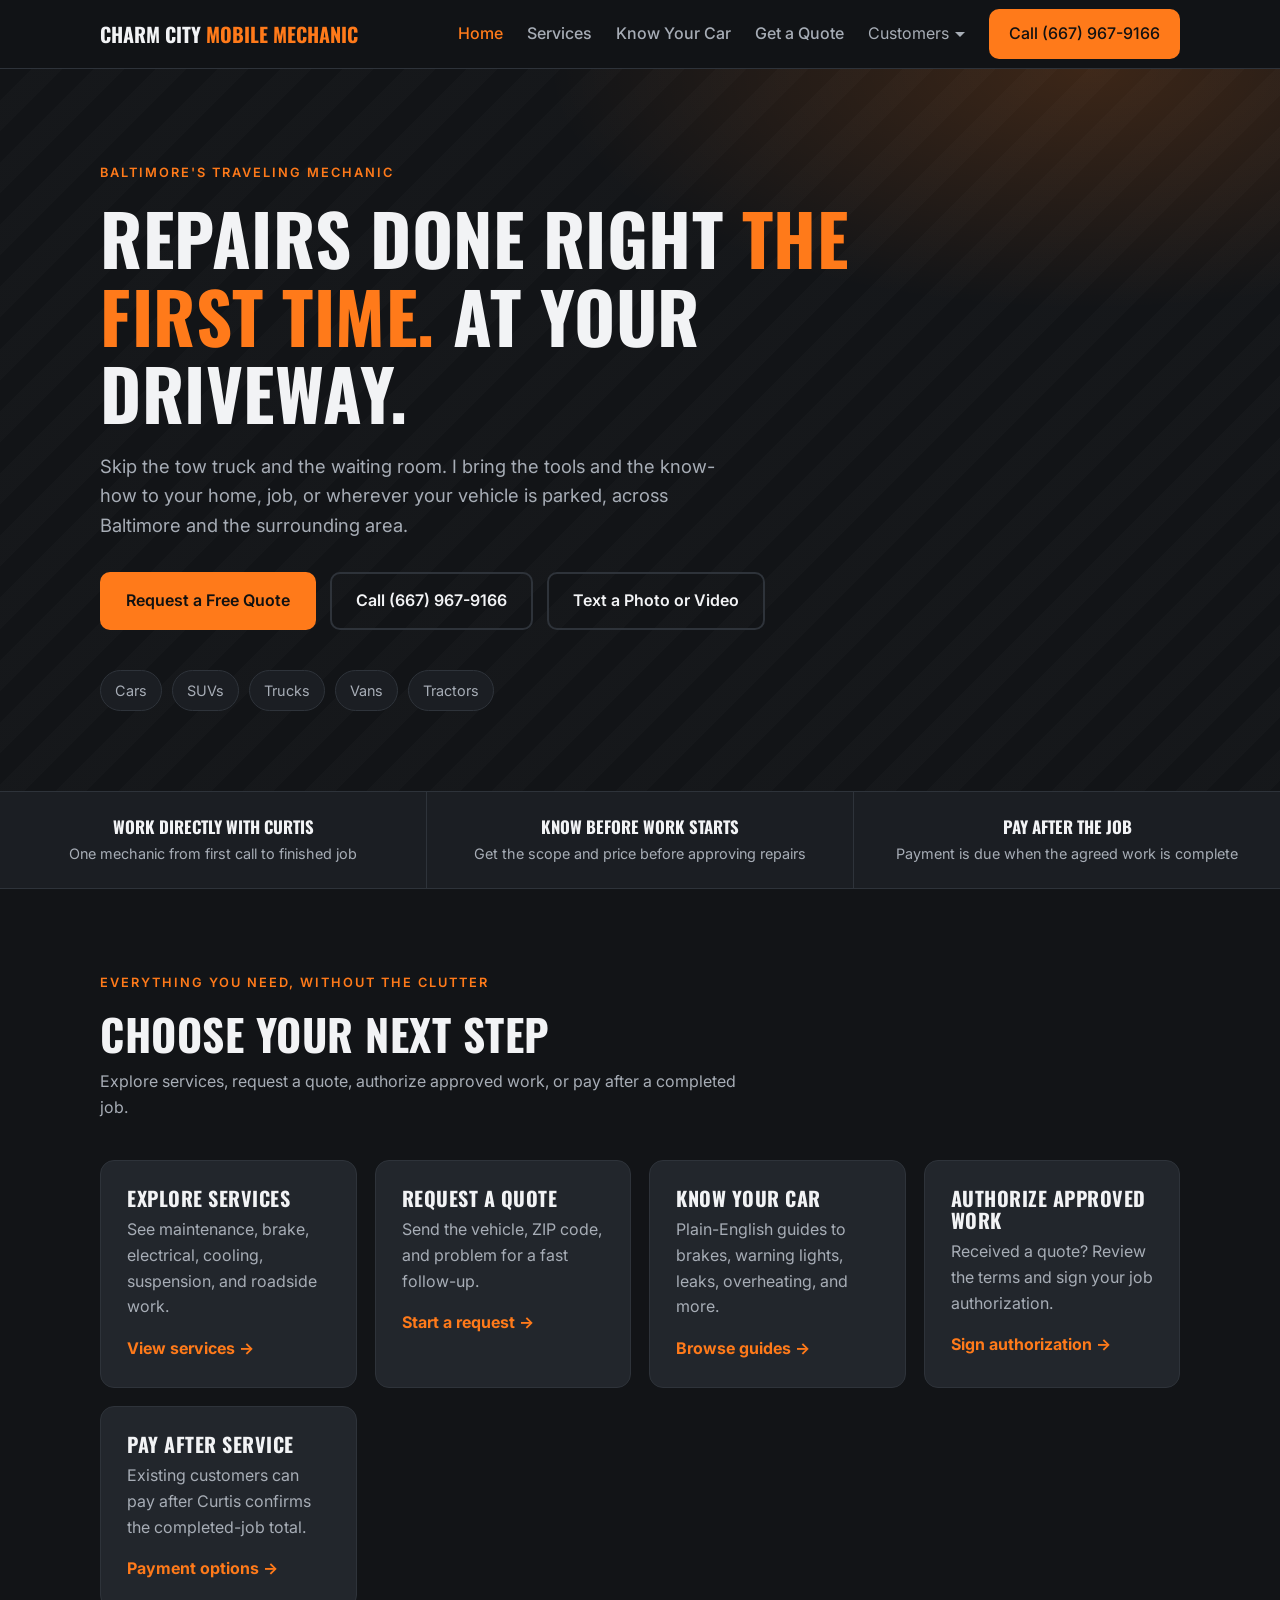
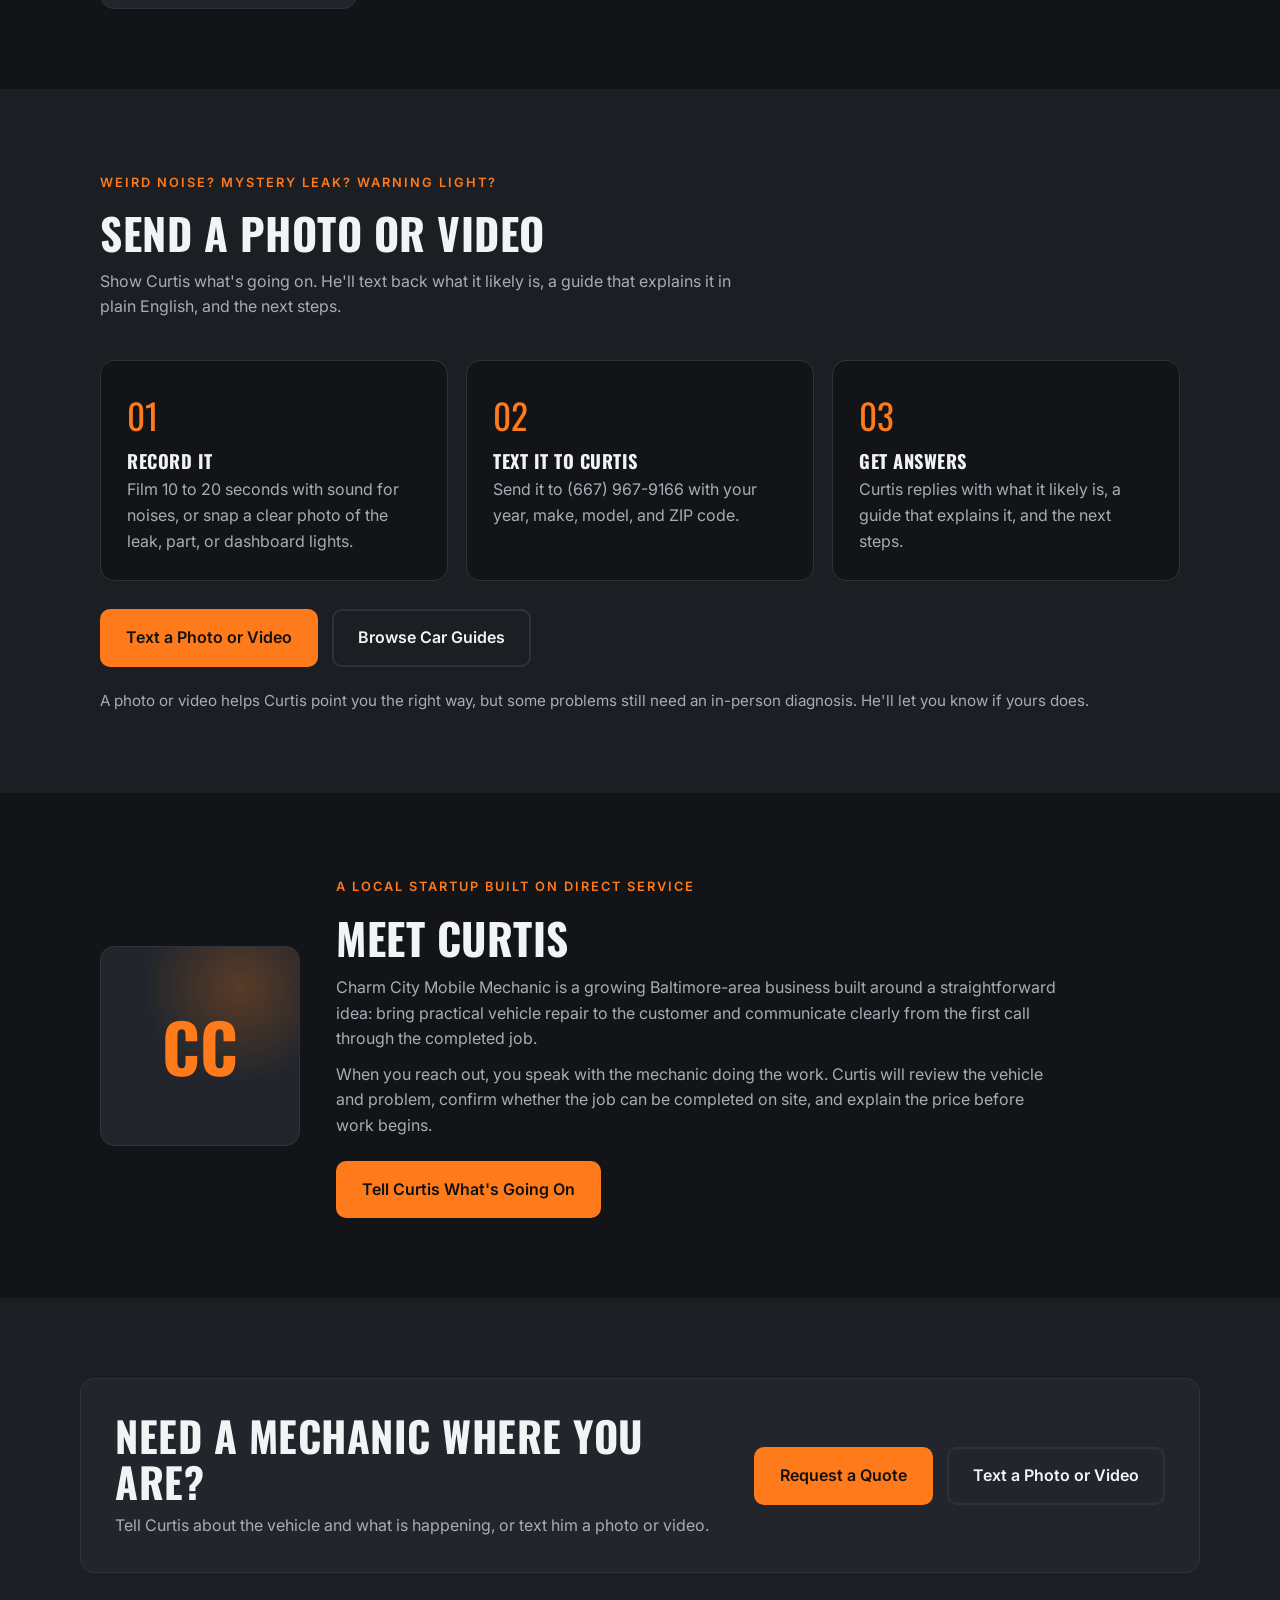
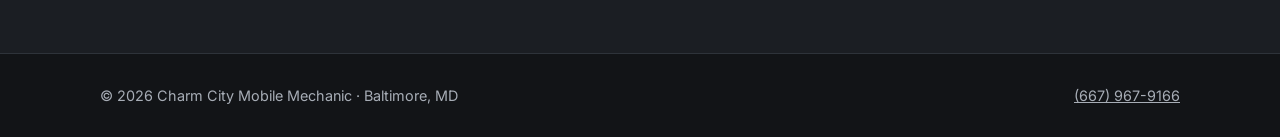
==== commit ff054a68: "Add photo/video texting and Know Your Car guides" ====
--- a/index.html
+++ b/index.html
@@ -27,9 +27,9 @@
     <nav class="nav-links" id="navLinks" aria-label="Main navigation">
       <a href="index.html" aria-current="page">Home</a>
       <a href="services.html">Services</a>
+      <a href="learn.html">Know Your Car</a>
       <a href="quote.html">Get a Quote</a>
-      <a href="authorization.html">Sign Authorization</a>
-      <a href="payment.html">Customer Payment</a>
+      <div class="dd"><button class="dd-toggle" aria-expanded="false">Customers</button><div class="dd-menu"><a href="authorization.html">Sign Authorization</a><a href="payment.html">Customer Payment</a></div></div>
       <a href="tel:+16679679166" class="btn btn-primary">Call (667) 967-9166</a>
     </nav>
   </div>
@@ -43,7 +43,7 @@
       <div class="hero-ctas">
         <a href="quote.html" class="btn btn-primary">Request a Free Quote</a>
         <a href="tel:+16679679166" class="btn btn-ghost">Call (667) 967-9166</a>
-        <a href="sms:+16679679166" class="btn btn-ghost">Text Curtis</a>
+        <a href="sms:+16679679166?&body=Hi%20Curtis%2C%20I%27m%20sending%20a%20photo/video%20of%20my%20car.%20Year/make/model%3A%20___%20ZIP%3A%20___" class="btn btn-ghost">Text a Photo or Video</a>
       </div>
       <div class="chips">
         <span class="chip">Cars</span><span class="chip">SUVs</span><span class="chip">Trucks</span><span class="chip">Vans</span><span class="chip">Tractors</span>
@@ -58,9 +58,22 @@
 <section><div class="wrap"><div class="section-head"><span class="eyebrow">Everything you need, without the clutter</span><h2>Choose Your Next Step</h2><p>Explore services, request a quote, authorize approved work, or pay after a completed job.</p></div><div class="link-grid">
 <a class="link-card" href="services.html"><h3>Explore Services</h3><p>See maintenance, brake, electrical, cooling, suspension, and roadside work.</p><span class="arrow">View services →</span></a>
 <a class="link-card" href="quote.html"><h3>Request a Quote</h3><p>Send the vehicle, ZIP code, and problem for a fast follow-up.</p><span class="arrow">Start a request →</span></a>
+<a class="link-card" href="learn.html"><h3>Know Your Car</h3><p>Plain-English guides to brakes, warning lights, leaks, overheating, and more.</p><span class="arrow">Browse guides →</span></a>
 <a class="link-card" href="authorization.html"><h3>Authorize Approved Work</h3><p>Received a quote? Review the terms and sign your job authorization.</p><span class="arrow">Sign authorization →</span></a>
 <a class="link-card" href="payment.html"><h3>Pay After Service</h3><p>Existing customers can pay after Curtis confirms the completed-job total.</p><span class="arrow">Payment options →</span></a>
 </div></div></section>
+<section class="alt" id="send">
+  <div class="wrap">
+    <div class="section-head"><span class="eyebrow">Weird noise? Mystery leak? Warning light?</span><h2>Send a Photo or Video</h2><p>Show Curtis what's going on. He'll text back what it likely is, a guide that explains it in plain English, and the next steps.</p></div>
+    <div class="steps">
+      <div class="step"><h3>Record it</h3><p>Film 10 to 20 seconds with sound for noises, or snap a clear photo of the leak, part, or dashboard lights.</p></div>
+      <div class="step"><h3>Text it to Curtis</h3><p>Send it to (667) 967-9166 with your year, make, model, and ZIP code.</p></div>
+      <div class="step"><h3>Get answers</h3><p>Curtis replies with what it likely is, a guide that explains it, and the next steps.</p></div>
+    </div>
+    <div class="hero-ctas" style="margin-top:28px"><a class="btn btn-primary" href="sms:+16679679166?&body=Hi%20Curtis%2C%20I%27m%20sending%20a%20photo/video%20of%20my%20car.%20Year/make/model%3A%20___%20ZIP%3A%20___">Text a Photo or Video</a><a class="btn btn-ghost" href="learn.html">Browse Car Guides</a></div>
+    <p class="note">A photo or video helps Curtis point you the right way, but some problems still need an in-person diagnosis. He'll let you know if yours does.</p>
+  </div>
+</section>
 <section id="about">
     <div class="wrap founder">
       <div class="founder-mark" aria-hidden="true">CC</div>
@@ -73,10 +86,10 @@
       </div>
     </div>
   </section>
-<section class="alt"><div class="wrap cta-panel"><div><h2>Need a mechanic where you are?</h2><p>Tell Curtis about the vehicle and what is happening.</p></div><div class="hero-ctas"><a class="btn btn-primary" href="quote.html">Request a Quote</a><a class="btn btn-ghost" href="sms:+16679679166">Text Curtis</a></div></div></section>
+<section class="alt"><div class="wrap cta-panel"><div><h2>Need a mechanic where you are?</h2><p>Tell Curtis about the vehicle and what is happening, or text him a photo or video.</p></div><div class="hero-ctas"><a class="btn btn-primary" href="quote.html">Request a Quote</a><a class="btn btn-ghost" href="sms:+16679679166?&body=Hi%20Curtis%2C%20I%27m%20sending%20a%20photo/video%20of%20my%20car.%20Year/make/model%3A%20___%20ZIP%3A%20___">Text a Photo or Video</a></div></div></section>
 </main>
 <footer><div class="wrap"><span>&copy; <span id="yr"></span> Charm City Mobile Mechanic &middot; Baltimore, MD</span><a href="tel:+16679679166">(667) 967-9166</a></div></footer>
-<div class="callbar"><a href="tel:+16679679166">Call</a><a href="sms:+16679679166">Text</a><a href="quote.html">Get a Quote</a></div>
+<div class="callbar"><a href="tel:+16679679166">Call</a><a href="sms:+16679679166?&body=Hi%20Curtis%2C%20I%27m%20sending%20a%20photo/video%20of%20my%20car.%20Year/make/model%3A%20___%20ZIP%3A%20___">Text</a><a href="quote.html">Get a Quote</a></div>
 <script src="site.js"></script>
 </body>
 </html>
--- a/styles.css
+++ b/styles.css
@@ -208,3 +208,50 @@
 .nav-links a[aria-current="page"]{color:var(--accent)}
 @media(max-width:760px){.cta-panel{align-items:flex-start;flex-direction:column}}
 
+
+/* know your car + photo/video */
+.crumb{text-decoration:none}
+.crumb:hover{text-decoration:underline}
+.learn-layout{display:grid;grid-template-columns:1.5fr 1fr;gap:40px;align-items:start}
+@media(max-width:900px){.learn-layout{grid-template-columns:1fr}}
+.learn-article h2{font-size:clamp(1.5rem,3vw,2rem);margin:0 0 18px}
+.learn-article h2:not(:first-child){margin-top:40px}
+.learn-article > ul{list-style:none;display:grid;gap:10px}
+.learn-article > ul li{color:var(--muted);padding-left:18px;position:relative}
+.learn-article > ul li::before{content:"";position:absolute;left:0;top:.65em;width:7px;height:7px;background:var(--accent);border-radius:2px}
+.symptoms{display:grid;gap:12px}
+.symptom{background:var(--panel2);border:1px solid var(--line);border-radius:12px;padding:18px 20px}
+.symptom-head{display:flex;justify-content:space-between;align-items:flex-start;gap:12px;flex-wrap:wrap;margin-bottom:6px}
+.symptom h3{font-family:Inter,system-ui,sans-serif;text-transform:none;letter-spacing:0;font-size:1.05rem;line-height:1.4}
+.symptom p{color:var(--muted)}
+.urgency{flex:none;font-size:.75rem;font-weight:700;text-transform:uppercase;letter-spacing:.5px;padding:4px 10px;border-radius:999px;border:1px solid}
+.urg-stop{color:#ff6b5b;background:rgba(231,76,60,.12);border-color:rgba(231,76,60,.45)}
+.urg-soon{color:var(--accent);background:rgba(255,122,26,.12);border-color:rgba(255,122,26,.4)}
+.urg-watch{color:#5fd68f;background:rgba(46,204,113,.12);border-color:rgba(46,204,113,.4)}
+.disclaimer{margin-top:32px;color:var(--muted);font-size:.88rem;border-left:4px solid var(--line);padding-left:14px}
+.learn-side{position:sticky;top:96px;display:grid;gap:18px}
+@media(max-width:900px){.learn-side{position:static}}
+.send-box{background:var(--panel2);border:2px solid var(--accent);border-radius:var(--radius);padding:26px}
+.send-box h2{font-size:1.5rem;margin-bottom:10px}
+.send-box p{color:var(--muted);margin-bottom:12px}
+.send-box ul{list-style:none;display:grid;gap:8px;margin-bottom:20px}
+.send-box li{color:var(--muted);font-size:.95rem;padding-left:18px;position:relative}
+.send-box li::before{content:"";position:absolute;left:0;top:.65em;width:7px;height:7px;background:var(--accent);border-radius:2px}
+.send-box .btn{justify-content:center}
+.more-topics{background:var(--panel2);border:1px solid var(--line);border-radius:var(--radius);padding:22px;display:grid;gap:4px}
+.more-topics h2{font-size:1.1rem;margin-bottom:8px}
+.more-topics a{text-decoration:none;color:var(--muted);padding:6px 0}
+.more-topics a:hover{color:var(--accent)}
+.nav-links > a,.logo{white-space:nowrap}
+.dd-menu a[aria-current="page"]{color:var(--accent)}
+@media(max-width:1080px){
+  .burger{display:block}
+  .nav-links{display:none;position:absolute;top:68px;left:0;right:0;background:var(--bg);border-bottom:1px solid var(--line);flex-direction:column;align-items:stretch;gap:0;padding:8px 20px 20px}
+  .nav-links.open{display:flex}
+  .nav-links > a:not(.btn),.dd-toggle{padding:14px 0;border-bottom:1px solid var(--line);text-align:left;width:100%}
+  .dd-menu{position:static;display:none;box-shadow:none;border:0;background:none;padding:0 0 8px 12px;min-width:0}
+  .dd:hover .dd-menu{display:none}
+  .dd.open .dd-menu{display:block}
+  .nav-links .btn{margin-top:14px;justify-content:center}
+}
+@media(max-width:480px){.logo{white-space:normal;font-size:1.1rem}}
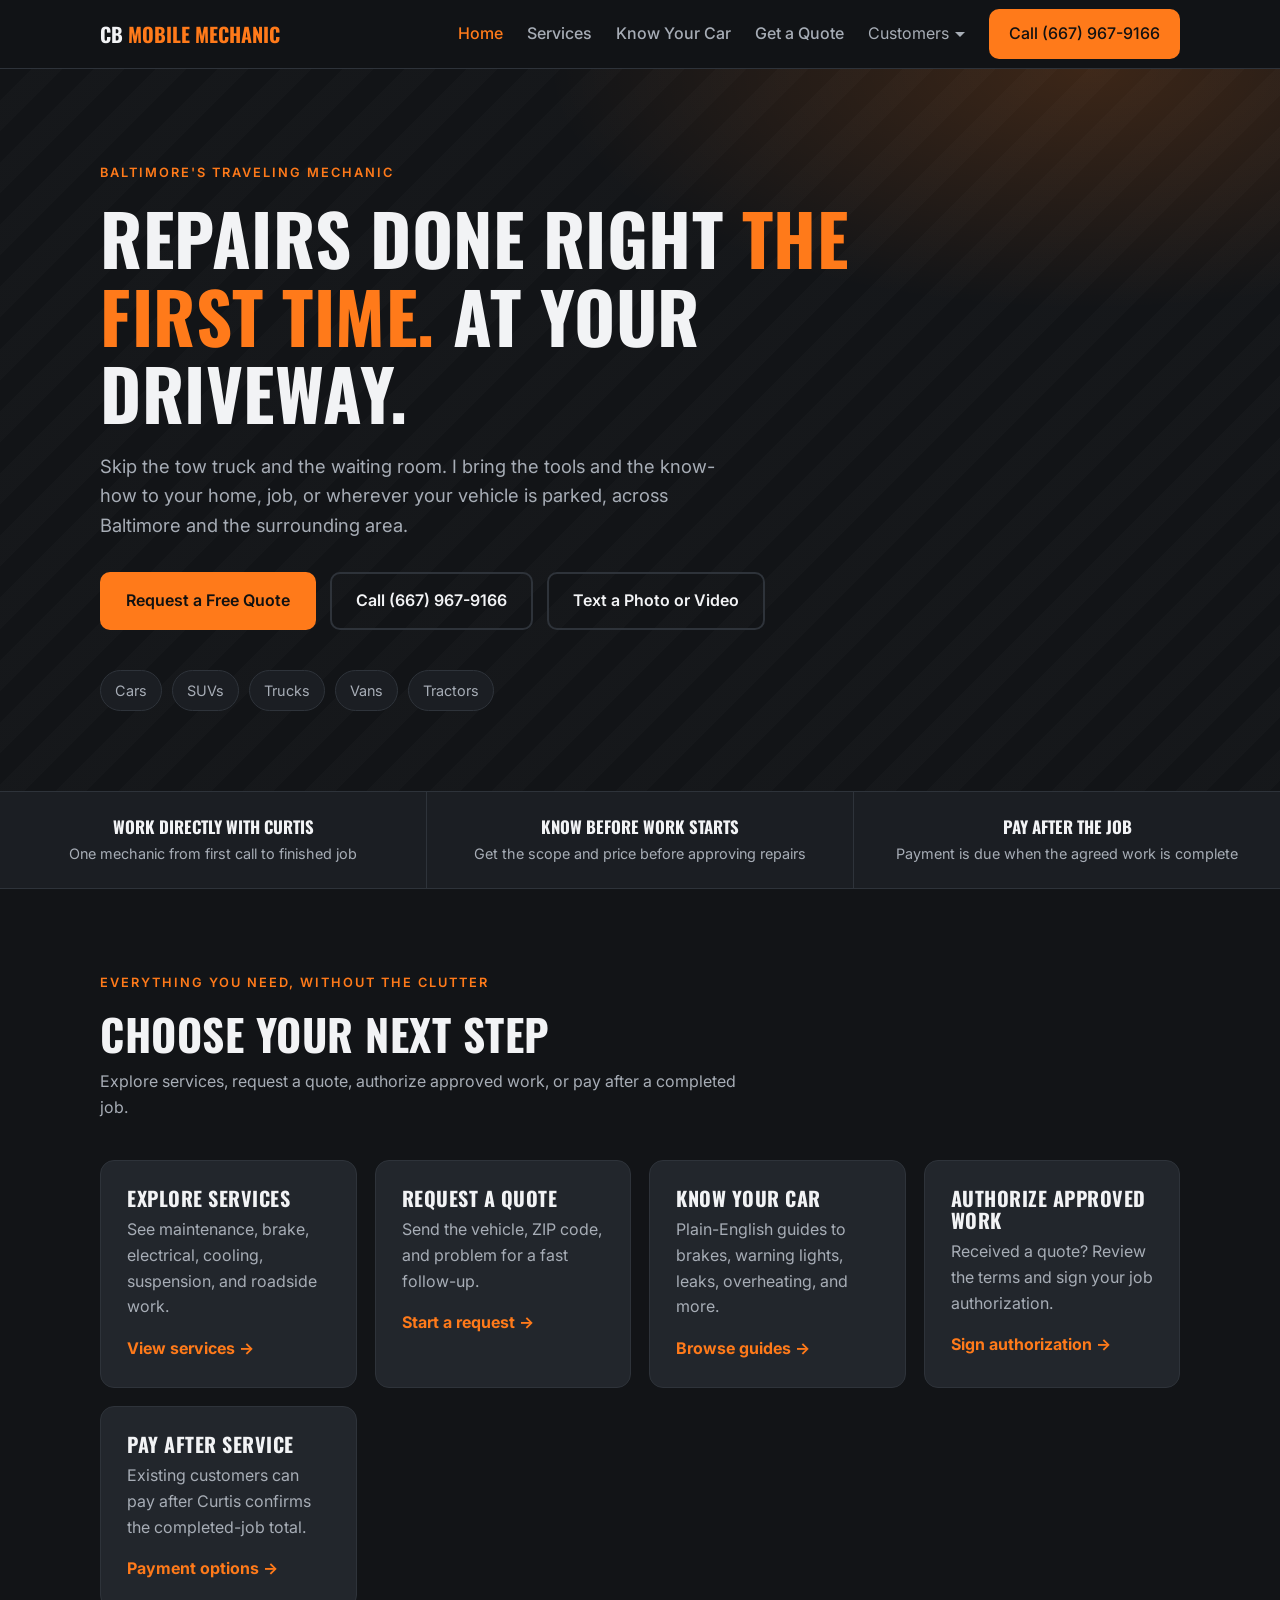
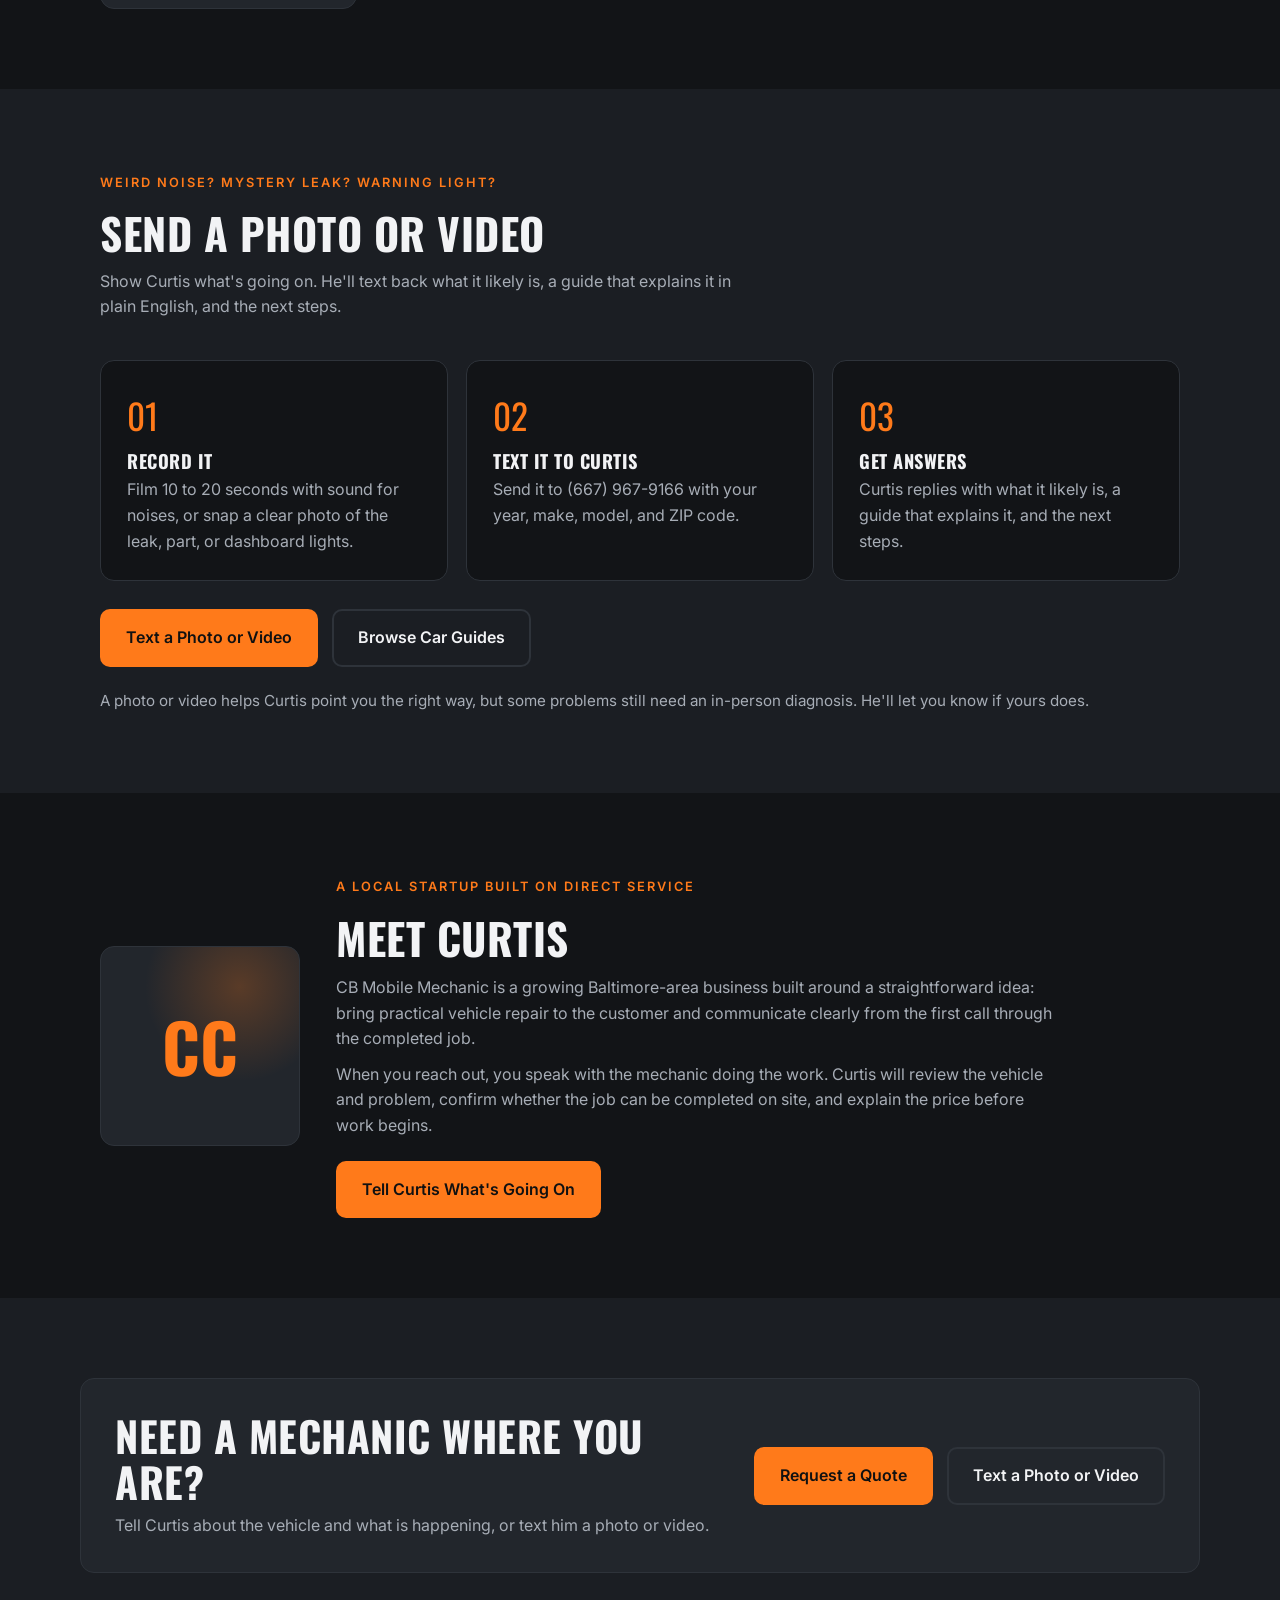
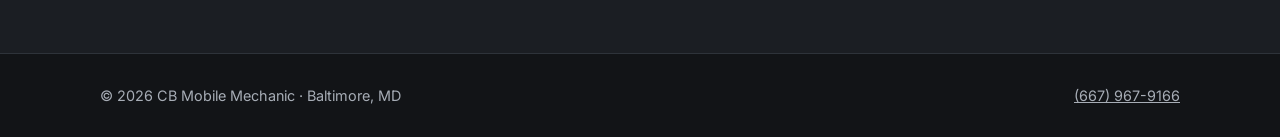
==== commit a2a1e412: "Rename business to CB Mobile Mechanic" ====
--- a/index.html
+++ b/index.html
@@ -3,11 +3,11 @@
 <head>
 <meta charset="utf-8">
 <meta name="viewport" content="width=device-width, initial-scale=1">
-<title>Charm City Mobile Mechanic | Baltimore Mobile Auto Repair</title>
+<title>CB Mobile Mechanic | Baltimore Mobile Auto Repair</title>
 <meta name="description" content="Mobile mechanic serving Baltimore and surrounding areas. Straight answers and convenient repairs at your home, work, or parking spot.">
 <link rel="canonical" href="https://getanchoredstudios-pixel.github.io/charm-city-mobile-mechanic/">
 <meta property="og:type" content="website">
-<meta property="og:title" content="Charm City Mobile Mechanic | Baltimore Mobile Auto Repair">
+<meta property="og:title" content="CB Mobile Mechanic | Baltimore Mobile Auto Repair">
 <meta property="og:description" content="Mobile mechanic serving Baltimore and surrounding areas. Straight answers and convenient repairs at your home, work, or parking spot.">
 <meta property="og:url" content="https://getanchoredstudios-pixel.github.io/charm-city-mobile-mechanic/">
 <meta name="theme-color" content="#121417">
@@ -16,13 +16,13 @@
 <link rel="preconnect" href="https://fonts.gstatic.com" crossorigin>
 <link href="https://fonts.googleapis.com/css2?family=Oswald:wght@500;700&family=Inter:wght@400;500;600&display=swap" rel="stylesheet">
 <link rel="stylesheet" href="styles.css">
-<script type="application/ld+json">{"@context":"https://schema.org","@type":"AutoRepair","name":"Charm City Mobile Mechanic","url":"https://getanchoredstudios-pixel.github.io/charm-city-mobile-mechanic/","telephone":"+1-667-967-9166","email":"charmcitymechanic@gmail.com","areaServed":"Baltimore and surrounding areas","description":"Mobile auto repair for cars, SUVs, trucks, vans and tractors in Baltimore and surrounding areas.","paymentAccepted":"Cash, Zelle, Cash App"}</script>
+<script type="application/ld+json">{"@context":"https://schema.org","@type":"AutoRepair","name":"CB Mobile Mechanic","url":"https://getanchoredstudios-pixel.github.io/charm-city-mobile-mechanic/","telephone":"+1-667-967-9166","email":"charmcitymechanic@gmail.com","areaServed":"Baltimore and surrounding areas","description":"Mobile auto repair for cars, SUVs, trucks, vans and tractors in Baltimore and surrounding areas.","paymentAccepted":"Cash, Zelle, Cash App"}</script>
 </head>
 <body>
 <a class="skip-link" href="#main-content">Skip to main content</a>
 <header>
   <div class="wrap nav">
-    <a href="index.html" class="logo">Charm City <span>Mobile Mechanic</span></a>
+    <a href="index.html" class="logo">CB <span>Mobile Mechanic</span></a>
     <button class="burger" id="burger" aria-label="Open menu" aria-expanded="false">&#9776;</button>
     <nav class="nav-links" id="navLinks" aria-label="Main navigation">
       <a href="index.html" aria-current="page">Home</a>
@@ -80,7 +80,7 @@
       <div>
         <span class="eyebrow">A local startup built on direct service</span>
         <h2>Meet Curtis</h2>
-        <p>Charm City Mobile Mechanic is a growing Baltimore-area business built around a straightforward idea: bring practical vehicle repair to the customer and communicate clearly from the first call through the completed job.</p>
+        <p>CB Mobile Mechanic is a growing Baltimore-area business built around a straightforward idea: bring practical vehicle repair to the customer and communicate clearly from the first call through the completed job.</p>
         <p>When you reach out, you speak with the mechanic doing the work. Curtis will review the vehicle and problem, confirm whether the job can be completed on site, and explain the price before work begins.</p>
         <a href="quote.html" class="btn btn-primary" style="margin-top:22px">Tell Curtis What's Going On</a>
       </div>
@@ -88,7 +88,7 @@
   </section>
 <section class="alt"><div class="wrap cta-panel"><div><h2>Need a mechanic where you are?</h2><p>Tell Curtis about the vehicle and what is happening, or text him a photo or video.</p></div><div class="hero-ctas"><a class="btn btn-primary" href="quote.html">Request a Quote</a><a class="btn btn-ghost" href="sms:+16679679166?&body=Hi%20Curtis%2C%20I%27m%20sending%20a%20photo/video%20of%20my%20car.%20Year/make/model%3A%20___%20ZIP%3A%20___">Text a Photo or Video</a></div></div></section>
 </main>
-<footer><div class="wrap"><span>&copy; <span id="yr"></span> Charm City Mobile Mechanic &middot; Baltimore, MD</span><a href="tel:+16679679166">(667) 967-9166</a></div></footer>
+<footer><div class="wrap"><span>&copy; <span id="yr"></span> CB Mobile Mechanic &middot; Baltimore, MD</span><a href="tel:+16679679166">(667) 967-9166</a></div></footer>
 <div class="callbar"><a href="tel:+16679679166">Call</a><a href="sms:+16679679166?&body=Hi%20Curtis%2C%20I%27m%20sending%20a%20photo/video%20of%20my%20car.%20Year/make/model%3A%20___%20ZIP%3A%20___">Text</a><a href="quote.html">Get a Quote</a></div>
 <script src="site.js"></script>
 </body>
